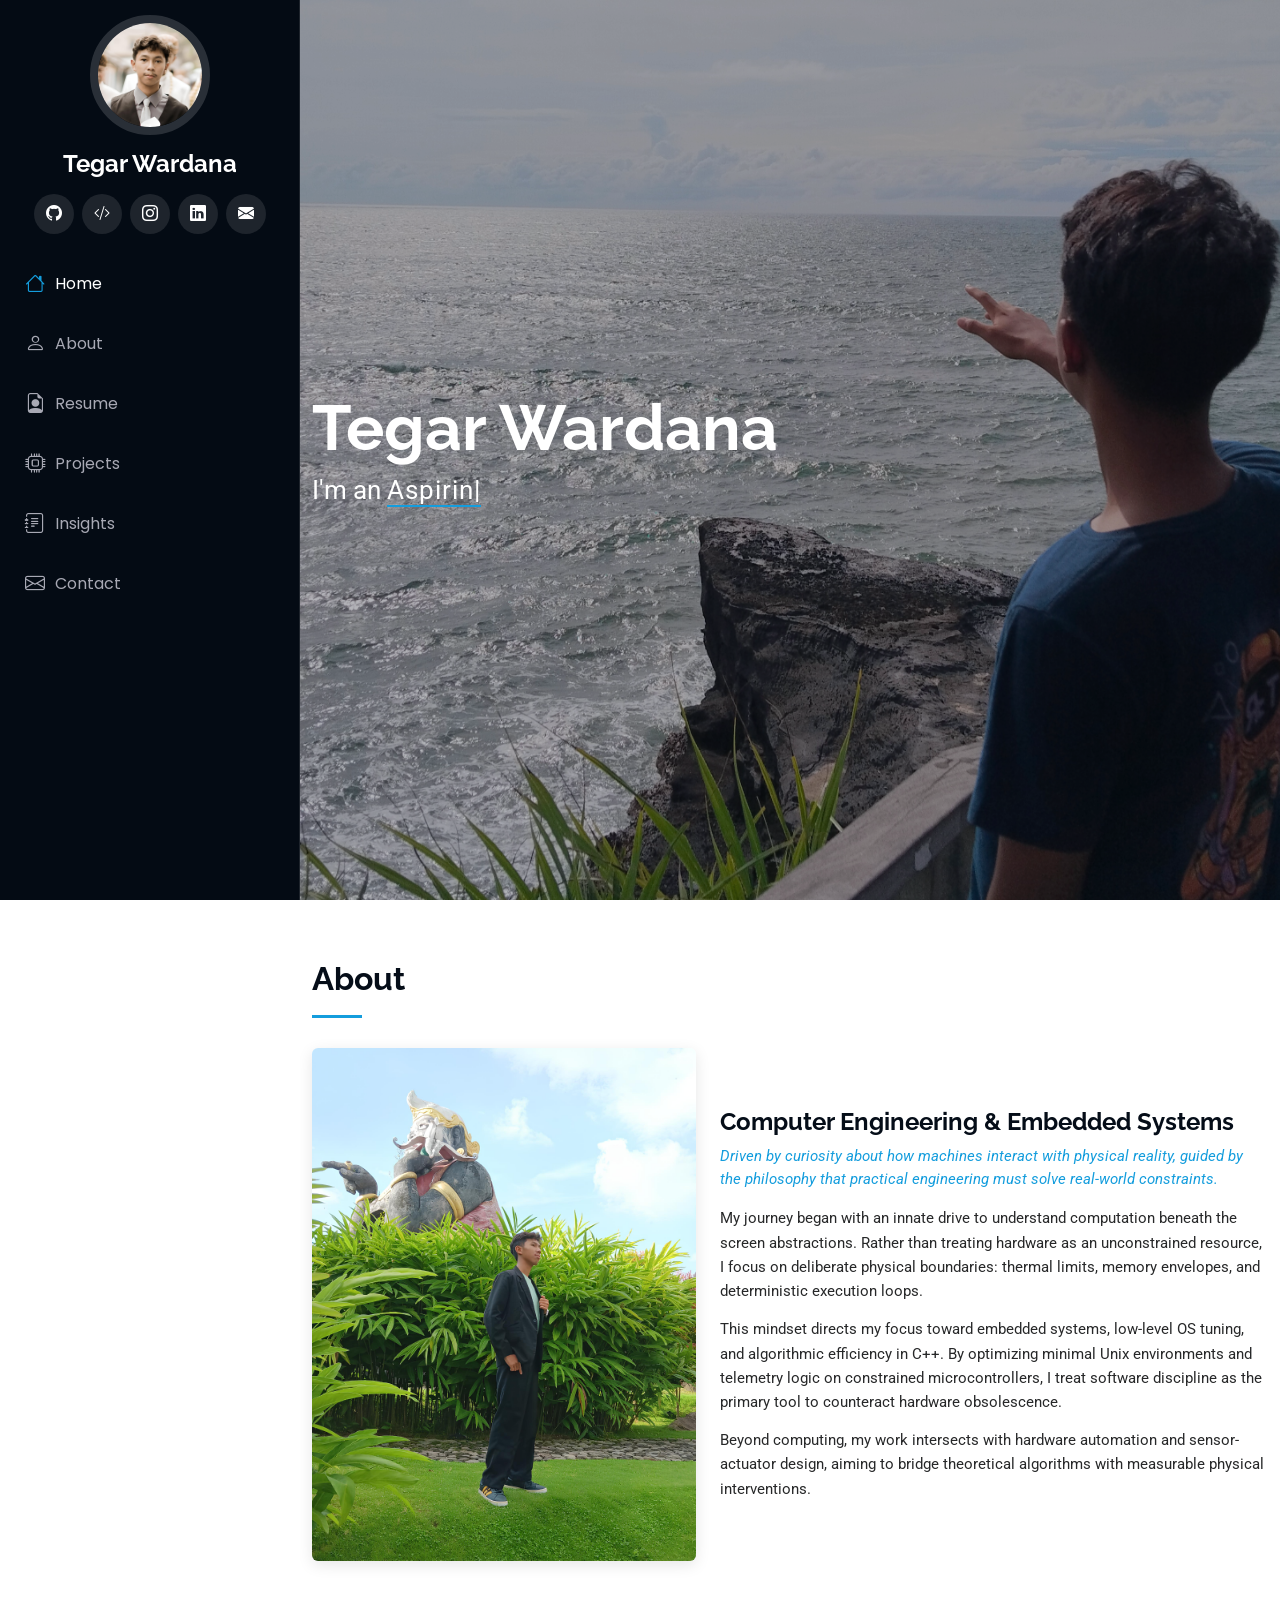
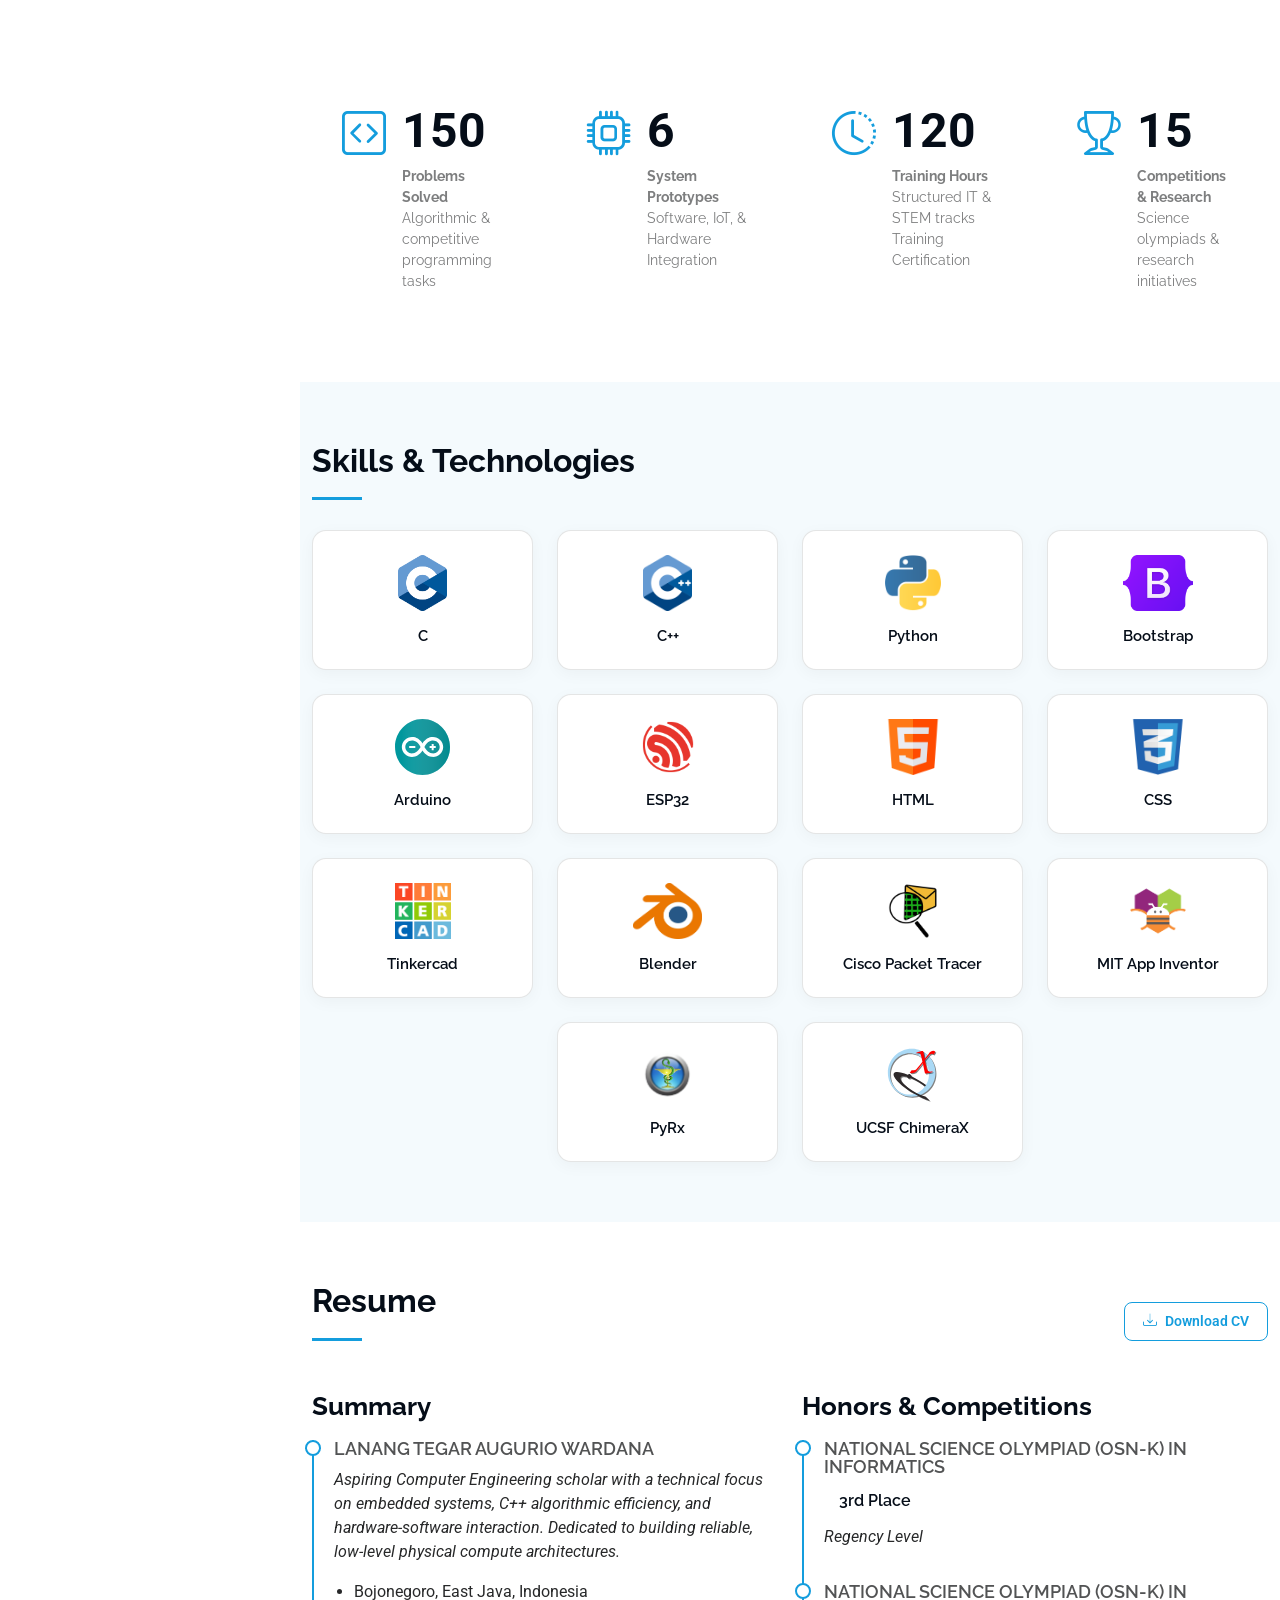
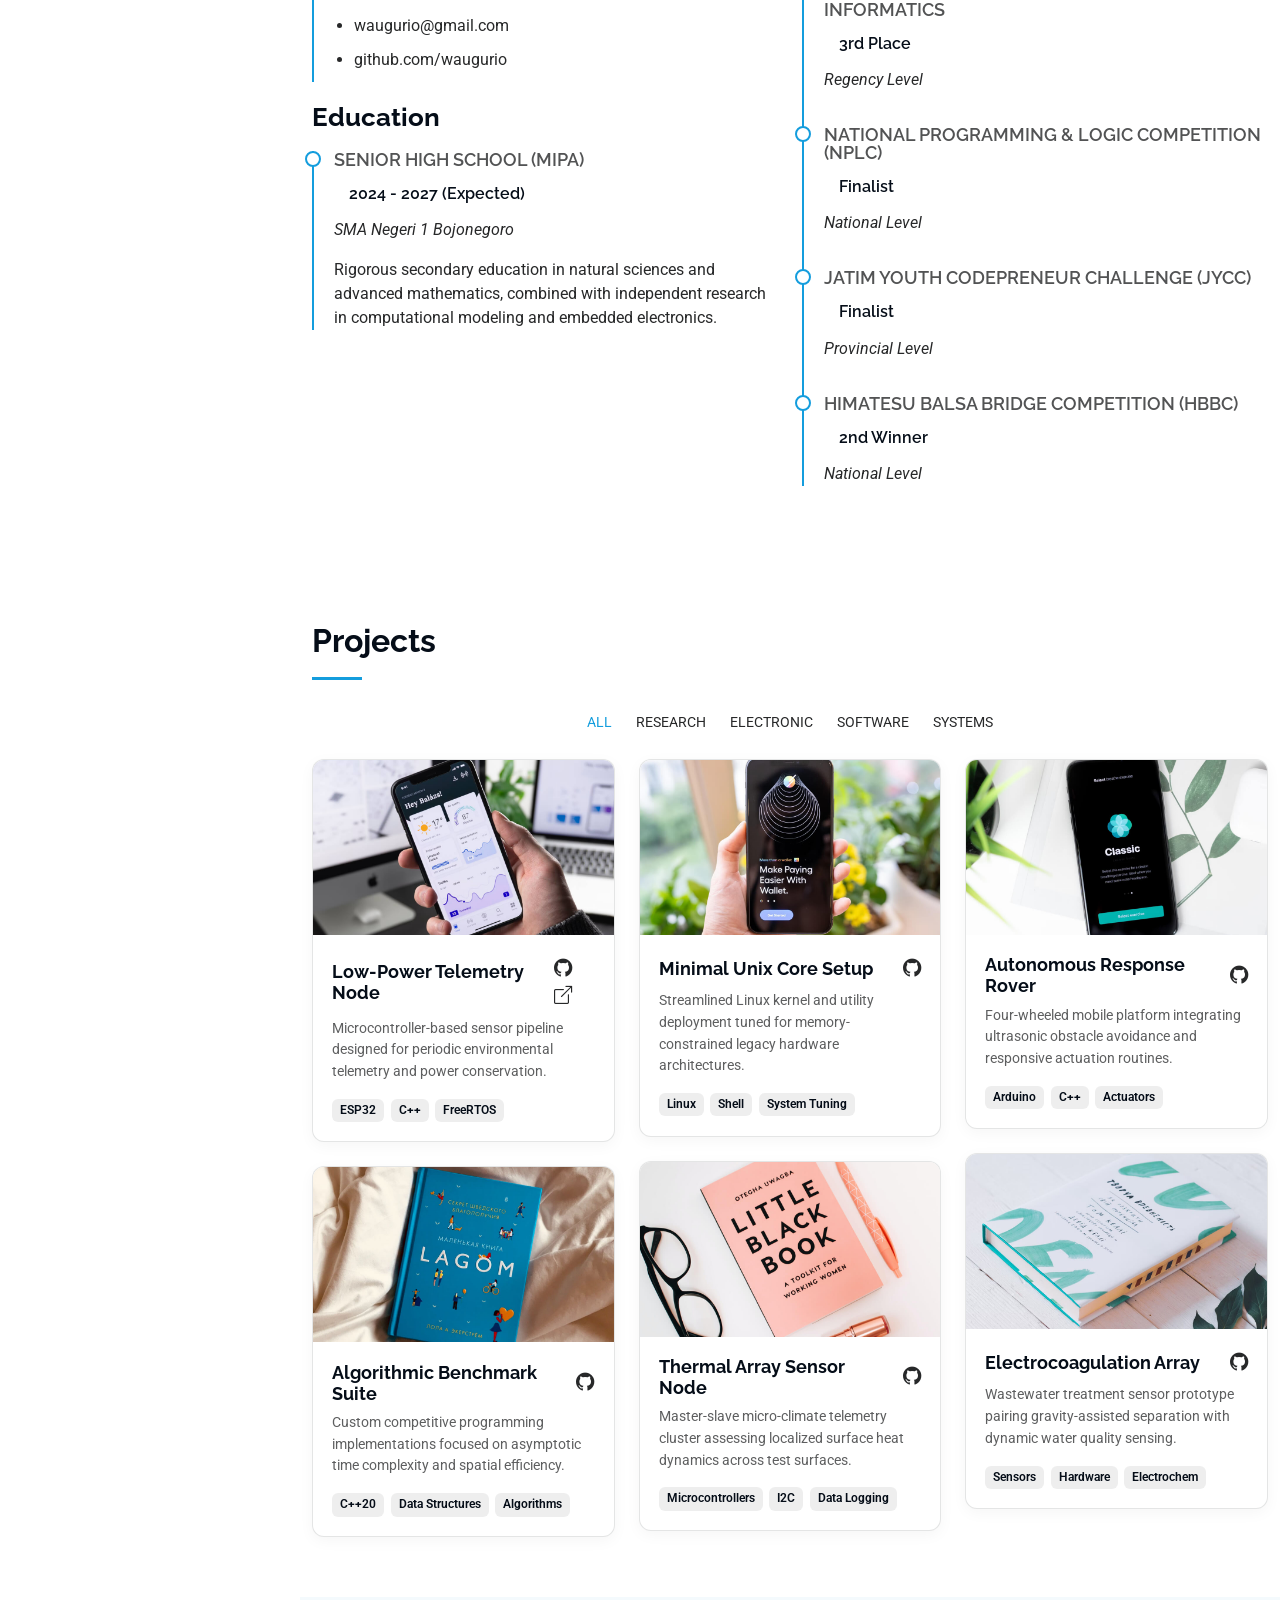
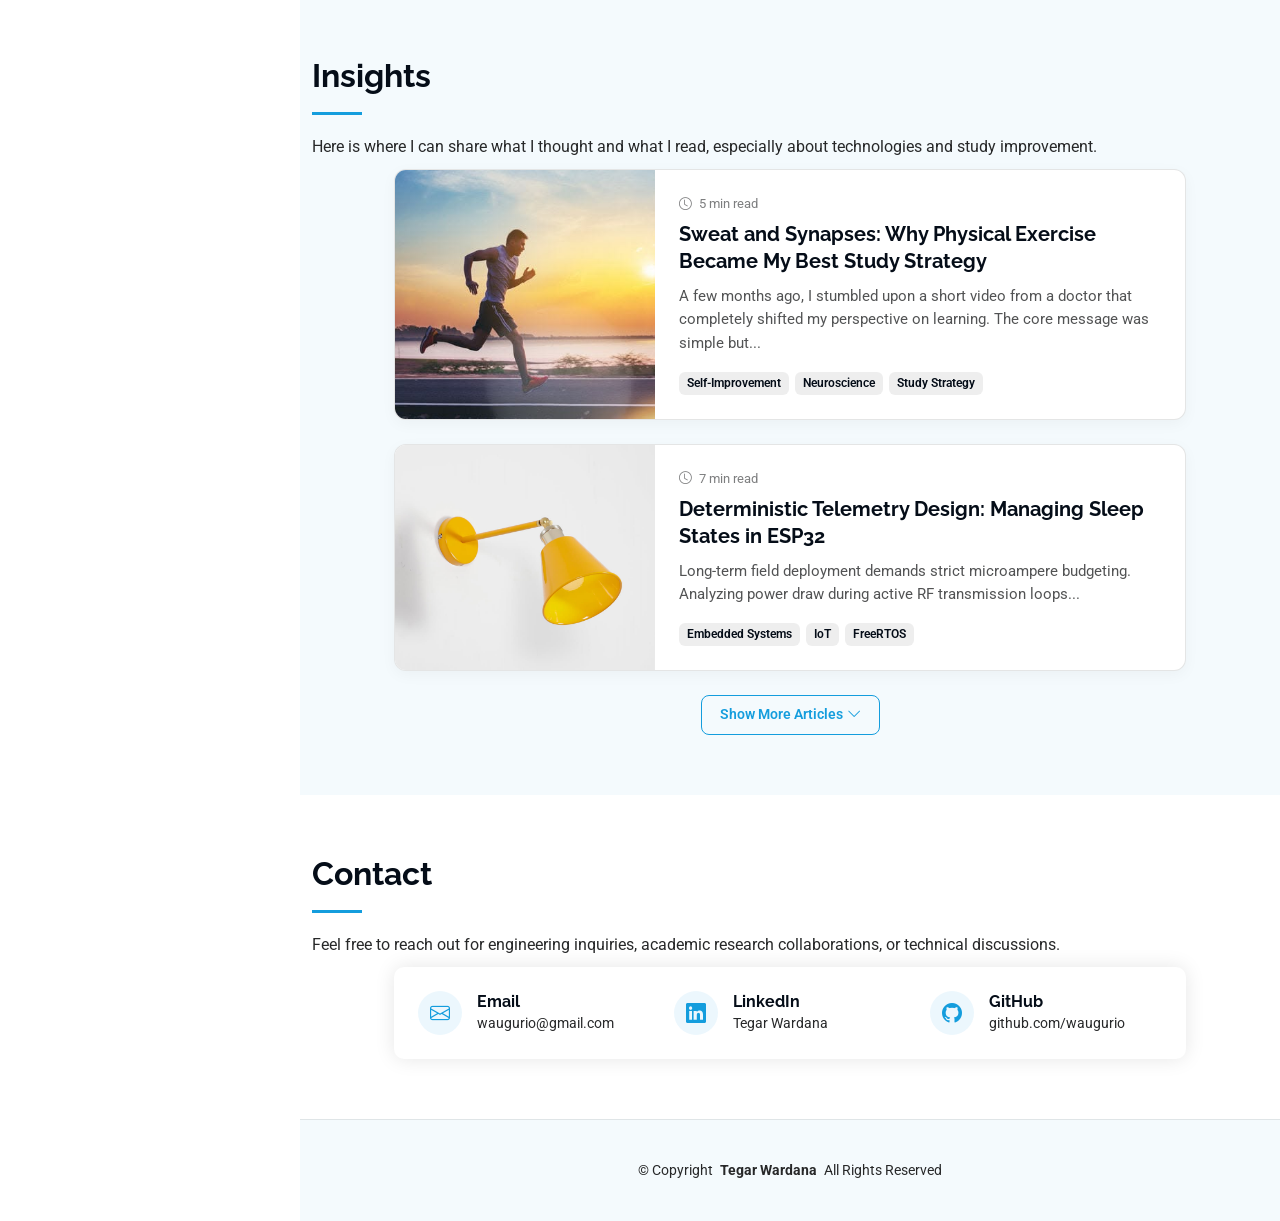
==== index.html @ 797ae2dd "Fix article link and truncate preview text in "Sweat and Synapses" section" ====
<!DOCTYPE html>
<html lang="en">

<head>
  <meta charset="utf-8">
  <meta content="width=device-width, initial-scale=1.0" name="viewport">
  <title>Wardana's Portfolio</title>
  <meta content="" name="description">
  <meta content="" name="keywords">

  <!-- Icon Header -->
  <link href="assets/img/circuit.png" rel="icon"> 
  <link href="assets/img/apple-touch-icon.png" rel="apple-touch-icon">

  <!-- Fonts -->
  <link href="https://fonts.googleapis.com" rel="preconnect">
  <link href="https://fonts.gstatic.com" rel="preconnect" crossorigin>
  <link href="https://fonts.googleapis.com/css2?family=Roboto:ital,wght@0,100;0,300;0,400;0,500;0,700;0,900;1,100;1,300;1,400;1,500;1,700;1,900&family=Poppins:ital,wght@0,100;0,200;0,300;0,400;0,500;0,600;0,700;0,800;0,900;1,100;1,200;1,300;1,400;1,500;1,600;1,700;1,800;1,900&family=Raleway:ital,wght@0,100;0,200;0,300;0,400;0,500;0,600;0,700;0,800;0,900;1,100;1,200;1,300;1,400;1,500;1,600;1,700;1,800;1,900&display=swap" rel="stylesheet">

  <!-- Vendor CSS Files -->
  <link href="assets/vendor/bootstrap/css/bootstrap.min.css" rel="stylesheet">
  <link href="assets/vendor/bootstrap-icons/bootstrap-icons.css" rel="stylesheet">
  <link href="assets/vendor/aos/aos.css" rel="stylesheet">
  <link href="assets/vendor/glightbox/css/glightbox.min.css" rel="stylesheet">
  <link href="assets/vendor/swiper/swiper-bundle.min.css" rel="stylesheet">

  <!-- Main CSS File -->
  <link href="assets/css/main.css" rel="stylesheet">

</head>

<body class="index-page">

  <header id="header" class="header dark-background d-flex flex-column">
    <i class="header-toggle d-xl-none bi bi-list"></i>

    <div class="profile-img">
      <!-- Profile Photo -->
      <img src="assets/img/my-profile-img.jpg" alt="" class="img-fluid rounded-circle"> 
    </div>

    <a href="index.html" class="logo d-flex align-items-center justify-content-center">
      <!-- Personal Logo -->
      <h1 class="sitename">Tegar Wardana</h1>
    </a>
<div class="social-links text-center">
    <a href="https://github.com/waugurio" target="_blank" title="GitHub" class="github"><i class="bi bi-github"></i></a>
    <a href="https://tlx.toki.id/profiles/Tgarz" target="_blank" title="TLX TOKI" class="toki"><i class="bi bi-code-slash"></i></a>
    <a href="https://www.instagram.com/flyhightothestar/" target="_blank" title="Instagram" class="instagram"><i class="bi bi-instagram"></i></a>
    <a href="https://www.linkedin.com/in/tegaraugurio" target="_blank" title="LinkedIn" class="linkedin"><i class="bi bi-linkedin"></i></a>
    <a href="mailto:waugurio@gmail.com" title="Email" class="email"><i class="bi bi-envelope-fill"></i></a>
</div>


    <nav id="navmenu" class="navmenu">
      <ul>
       <li><a href="#hero" class="active"><i class="bi bi-house navicon"></i>Home</a></li>
       <li><a href="#about"><i class="bi bi-person navicon"></i>About</a></li>
       <li><a href="#resume"><i class="bi bi-file-earmark-person navicon"></i>Resume</a></li>
       <li><a href="#portfolio"><i class="bi bi-cpu navicon"></i>Projects</a></li>
       <li><a href="#services"><i class="bi bi-journal-text navicon"></i>Insights</a></li>
       <li><a href="#contact"><i class="bi bi-envelope navicon"></i>Contact</a></li>

        <!--
        <li class="dropdown"><a href="#"><i class="bi bi-menu-button navicon"></i> <span>Dropdown</span> <i class="bi bi-chevron-down toggle-dropdown"></i></a>
          <ul>
            <li><a href="#">Dropdown 1</a></li>
            <li class="dropdown"><a href="#"><span>Deep Dropdown</span> <i class="bi bi-chevron-down toggle-dropdown"></i></a>
              <ul>
                <li><a href="#">Deep Dropdown 1</a></li>
                <li><a href="#">Deep Dropdown 2</a></li>
                <li><a href="#">Deep Dropdown 3</a></li>
                <li><a href="#">Deep Dropdown 4</a></li>
                <li><a href="#">Deep Dropdown 5</a></li>
              </ul>
            </li>
            <li><a href="#">Dropdown 2</a></li>
            <li><a href="#">Dropdown 3</a></li>
            <li><a href="#">Dropdown 4</a></li>
          </ul>
        </li> -->
      </ul>
    </nav>

  </header>

  <main class="main">

    <!-- Hero Section -->
    <section id="hero" class="hero section dark-background">
          <!-- Background Home -->
      <img src="assets/img/background-hero.jpg" alt="" data-aos="fade-in" class="">

      <div class="container" data-aos="fade-up" data-aos-delay="100">
        <h2>Tegar Wardana</h2>
        <!-- Short Description -->
        <p>I'm an <span class="typed" data-typed-items="Aspiring Computer Engineer, Embedded Systems Enthusiast, Hardware-Software Explorer, Algorithmic Problem Solver">Aspiring Computer Engineer</span><span class="typed-cursor typed-cursor--blink" aria-hidden="true"></span></p>
      </div>

    </section><!-- /Hero Section -->

    <!-- About Section -->
    <section id="about" class="about section">

      <!-- Section Title -->
      <div class="container section-title" data-aos="fade-up">
        <h2>About</h2>
      </div><!-- End Section Title -->

      <div class="container" data-aos="fade-up" data-aos-delay="100">

        <div class="row gy-4 justify-content-center align-items-center">
          <div class="col-lg-5">
            <img src="assets/img/about-profile.jpg" class="img-fluid rounded" alt="Lanang Tegar Augurio Wardana" style="width: 100%; object-fit: cover; box-shadow: 0 4px 15px rgba(0,0,0,0.1);">
          </div>
          <div class="col-lg-7 content d-flex flex-column justify-content-center">
            <h2 style="margin-bottom: 0.5rem;">Computer Engineering &amp; Embedded Systems</h2>
            <p class="fst-italic" style="color: var(--accent-color); margin-bottom: 1rem; font-size: 0.95rem;">
              Driven by curiosity about how machines interact with physical reality, guided by the philosophy that practical engineering must solve real-world constraints.
            </p>
            <p style="margin-bottom: 0.85rem; line-height: 1.6; font-size: 0.95rem;">
              My journey began with an innate drive to understand computation beneath the screen abstractions. Rather than treating hardware as an unconstrained resource, I focus on deliberate physical boundaries: thermal limits, memory envelopes, and deterministic execution loops.
            </p>
            <p style="margin-bottom: 0.85rem; line-height: 1.6; font-size: 0.95rem;">
              This mindset directs my focus toward embedded systems, low-level OS tuning, and algorithmic efficiency in C++. By optimizing minimal Unix environments and telemetry logic on constrained microcontrollers, I treat software discipline as the primary tool to counteract hardware obsolescence.
            </p>
            <p style="margin-bottom: 0; line-height: 1.6; font-size: 0.95rem;">
              Beyond computing, my work intersects with hardware automation and sensor-actuator design, aiming to bridge theoretical algorithms with measurable physical interventions.
            </p>
          </div>
        </div>

      </div>

    </section><!-- /About Section -->


     <!-- Stats Section -->
    <section id="stats" class="stats section">

      <div class="container" data-aos="fade-up" data-aos-delay="100">

        <div class="row gy-4">

          <div class="col-lg-3 col-md-6">
            <div class="stats-item">
              <i class="bi bi-code-square"></i>
              <span data-purecounter-start="0" data-purecounter-end="150" data-purecounter-duration="1" class="purecounter"></span>
              <p><strong>Problems Solved</strong> <span>Algorithmic & competitive programming tasks</span></p>
            </div>
          </div><!-- End Stats Item -->

          <div class="col-lg-3 col-md-6">
            <div class="stats-item">
              <i class="bi bi-cpu"></i>
              <span data-purecounter-start="0" data-purecounter-end="6" data-purecounter-duration="1" class="purecounter"></span>
              <p><strong>System Prototypes</strong> <span>Software, IoT, & Hardware Integration</span></p>
            </div>
          </div><!-- End Stats Item -->

          <div class="col-lg-3 col-md-6">
            <div class="stats-item">
              <i class="bi bi-clock-history"></i>
              <span data-purecounter-start="0" data-purecounter-end="120" data-purecounter-duration="1" class="purecounter"></span>
              <p><strong>Training Hours</strong> <span>Structured IT & STEM tracks Training Certification</span></p>
            </div>
          </div><!-- End Stats Item -->

          <div class="col-lg-3 col-md-6">
            <div class="stats-item">
              <i class="bi bi-trophy"></i>
              <span data-purecounter-start="0" data-purecounter-end="15" data-purecounter-duration="1" class="purecounter"></span>
              <p><strong>Competitions &amp; Research</strong> <span>Science olympiads & research initiatives</span></p>
            </div>
          </div><!-- End Stats Item -->

        </div>

      </div>

    </section><!-- /Stats Section -->
    

    <!-- Skills Section -->
    <section id="skills" class="skills section light-background">

      <!-- Section Title -->
      <div class="container section-title" data-aos="fade-up">
        <h2>Skills &amp; Technologies</h2>
      </div><!-- End Section Title -->

      <div class="container" data-aos="fade-up" data-aos-delay="100">

        <div class="row g-4 justify-content-center">

          <!-- C -->
          <div class="col-6 col-md-4 col-lg-3">
            <div class="skill-card text-center p-4">
              <img src="assets/img/Skills/c-logo.png" alt="C" class="img-fluid skill-icon mb-3">
              <h5>C</h5>
            </div>
          </div>

          <!-- C++ -->
          <div class="col-6 col-md-4 col-lg-3">
            <div class="skill-card text-center p-4">
              <img src="assets/img/Skills/cpp.png" alt="C++" class="img-fluid skill-icon mb-3">
              <h5>C++</h5>
            </div>
          </div>

          <!-- Python -->
          <div class="col-6 col-md-4 col-lg-3">
            <div class="skill-card text-center p-4">
              <img src="assets/img/Skills/python-logo.png" alt="Python" class="img-fluid skill-icon mb-3">
              <h5>Python</h5>
            </div>
          </div>

          <!-- Bootstrap -->
          <div class="col-6 col-md-4 col-lg-3">
            <div class="skill-card text-center p-4">
              <img src="assets/img/Skills/Bootstrap_logo.svg.webp" alt="Bootstrap" class="img-fluid skill-icon mb-3">
              <h5>Bootstrap</h5>
            </div>
          </div>

          <!-- Arduino -->
          <div class="col-6 col-md-4 col-lg-3">
            <div class="skill-card text-center p-4">
              <img src="assets/img/Skills/arduino-logo.svg" alt="Arduino" class="img-fluid skill-icon mb-3">
              <h5>Arduino</h5>
            </div>
          </div>

          <!-- ESP32 -->
          <div class="col-6 col-md-4 col-lg-3">
            <div class="skill-card text-center p-4">
              <img src="assets/img/Skills/esp-logo.png" alt="ESP32" class="img-fluid skill-icon mb-3">
              <h5>ESP32</h5>
            </div>
          </div>

          <!-- HTML -->
          <div class="col-6 col-md-4 col-lg-3">
            <div class="skill-card text-center p-4">
              <img src="assets/img/Skills/html.png" alt="HTML" class="img-fluid skill-icon mb-3">
              <h5>HTML</h5>
            </div>
          </div>

          <!-- CSS -->
          <div class="col-6 col-md-4 col-lg-3">
            <div class="skill-card text-center p-4">
              <img src="assets/img/Skills/css-logo.png" alt="CSS" class="img-fluid skill-icon mb-3">
              <h5>CSS</h5>
            </div>
          </div>

          <!-- Tinkercad -->
          <div class="col-6 col-md-4 col-lg-3">
            <div class="skill-card text-center p-4">
              <img src="assets/img/Skills/thinkercad-logo.png" alt="Tinkercad" class="img-fluid skill-icon mb-3">
              <h5>Tinkercad</h5>
            </div>
          </div>

          <!-- Blender -->
          <div class="col-6 col-md-4 col-lg-3">
            <div class="skill-card text-center p-4">
              <img src="assets/img/Skills/blender-logo.webp" alt="Blender" class="img-fluid skill-icon mb-3">
              <h5>Blender</h5>
            </div>
          </div>
                
          <!-- Cisco -->
          <div class="col-6 col-md-4 col-lg-3">
            <div class="skill-card text-center p-4">
              <img src="assets/img/Skills/cisco-logo.webp" alt="Cisco" class="img-fluid skill-icon mb-3">
              <h5>Cisco Packet Tracer</h5>
            </div>
          </div>

          <!-- MIT -->
          <div class="col-6 col-md-4 col-lg-3">
            <div class="skill-card text-center p-4">
              <img src="assets/img/Skills/mit-logo.png" alt="MIT" class="img-fluid skill-icon mb-3">
              <h5>MIT App Inventor</h5>
            </div>
          </div>

          <!-- PyRx -->
          <div class="col-6 col-md-4 col-lg-3">
            <div class="skill-card text-center p-4">
              <img src="assets/img/Skills/pyrx=logo.png" alt="PyRx" class="img-fluid skill-icon mb-3">
              <h5>PyRx</h5>
            </div>
          </div>

          <!-- ChimeraX -->
          <div class="col-6 col-md-4 col-lg-3">
            <div class="skill-card text-center p-4">
              <img src="assets/img/Skills/chimerax-logo.svg" alt="ChimeraX" class="img-fluid skill-icon mb-3">
              <h5>UCSF ChimeraX</h5>
            </div>
          </div>

        </div>

      </div>

    </section><!-- /Skills Section -->


    <!-- Resume Section -->
    <section id="resume" class="resume section">

      <!-- Section Title with CV Button -->
      <div class="container section-title" data-aos="fade-up">
        <div class="d-flex flex-wrap justify-content-between align-items-center gap-3">
          <div>
            <h2>Resume</h2>
          </div>
          <div>
            <a href="assets/img/CV_Lanang_Tegar.pdf" target="_blank" class="btn btn-outline-primary cv-btn">
              <i class="bi bi-download me-2"></i>Download CV
            </a>
          </div>
        </div>
      </div><!-- End Section Title -->

      <div class="container">

        <div class="row">

          <!-- Left Column: Summary & Education -->
          <div class="col-lg-6" data-aos="fade-up" data-aos-delay="100">
            <h3 class="resume-title">Summary</h3>

            <div class="resume-item pb-0">
              <h4>Lanang Tegar Augurio Wardana</h4>
              <p><em>Aspiring Computer Engineering scholar with a technical focus on embedded systems, C++ algorithmic efficiency, and hardware-software interaction. Dedicated to building reliable, low-level physical compute architectures.</em></p>
              <ul>
                <li>Bojonegoro, East Java, Indonesia</li>
                <li>waugurio@gmail.com</li>
                <li>github.com/waugurio</li>
              </ul>
            </div><!-- End Resume Item -->

            <h3 class="resume-title">Education</h3>
            <div class="resume-item">
              <h4>Senior High School (MIPA)</h4>
              <h5>2024 - 2027 (Expected)</h5>
              <p><em>SMA Negeri 1 Bojonegoro</em></p>
              <p>Rigorous secondary education in natural sciences and advanced mathematics, combined with independent research in computational modeling and embedded electronics.</p>
            </div><!-- End Resume Item -->

          </div>

          <!-- Right Column: Honors & Competitions -->
          <div class="col-lg-6" data-aos="fade-up" data-aos-delay="200">
            <h3 class="resume-title">Honors &amp; Competitions</h3>

            <div class="resume-item">
              <h4>National Science Olympiad (OSN-K) in Informatics</h4>
              <h5>3rd Place</h5>
              <p><em>Regency Level</em></p>
           </div><!-- End Resume Item -->

            <div class="resume-item">
              <h4>National Science Olympiad (OSN-K) in Informatics</h4>
              <h5>3rd Place</h5>
              <p><em>Regency Level</em></p>
            </div><!-- End Resume Item -->

            <div class="resume-item">
              <h4>National Programming &amp; Logic Competition (NPLC)</h4>
              <h5>Finalist</h5>
              <p><em>National Level</em></p>
            </div><!-- End Resume Item -->

            <div class="resume-item">
              <h4>Jatim Youth Codepreneur Challenge (JYCC)</h4>
              <h5>Finalist</h5>
              <p><em>Provincial Level</em></p>
            </div><!-- End Resume Item -->

            <div class="resume-item">
              <h4>Himatesu Balsa Bridge Competition (HBBC)</h4>
              <h5>2nd Winner</h5>
              <p><em>National Level</em></p>
            </div><!-- End Resume Item -->

          </div>

        </div>

      </div>

    </section><!-- /Resume Section -->
    

        <!-- Projects Section -->
    <section id="portfolio" class="portfolio section">

      <!-- Section Title -->
      <div class="container section-title" data-aos="fade-up">
        <h2>Projects</h2>
      </div><!-- End Section Title -->

      <div class="container">

        <div class="isotope-layout" data-default-filter="*" data-layout="masonry" data-sort="original-order">

          <!-- Filter Minimalis -->
          <ul class="portfolio-filters isotope-filters" data-aos="fade-up" data-aos-delay="100">
            <li data-filter="*" class="filter-active">All</li>
            <li data-filter=".filter-research">Research</li>
            <li data-filter=".filter-electronic">Electronic</li>
            <li data-filter=".filter-software">Software</li>
            <li data-filter=".filter-systems">Systems</li>
          </ul><!-- End Portfolio Filters -->

          <div class="row gy-4 isotope-container" data-aos="fade-up" data-aos-delay="200">

            <!-- Card 1: Hardware -->
            <div class="col-lg-4 col-md-6 portfolio-item isotope-item filter-research">           <!-- filter/tag -->
              <div class="project-card">
                <div class="project-img-box">
                  <img src="assets/img/portfolio/app-1.jpg" class="img-fluid" alt="Project 1">    <!-- thumbnail -->
                </div>
                <div class="project-info">
                  <div class="project-header">
                    <h4>Low-Power Telemetry Node</h4>                                             <!-- title -->
                    <div class="project-links">
                      <a href="https://github.com/waugurio" target="_blank" title="GitHub Repo">  <!-- link repository -->
                        <i class="bi bi-github"></i></a>
                      <a href="#" target="_blank" title="Live Preview"><i class="bi bi-box-arrow-up-right"></i></a> <!-- link html artikel -->
                    </div>
                  </div>
                  <p>Microcontroller-based sensor pipeline designed for periodic environmental telemetry and power conservation.</p> <!-- deskripsi singkat -->
                  <div class="project-tags">                                                                                         <!-- tag -->
                    <span>ESP32</span>
                    <span>C++</span>
                    <span>FreeRTOS</span>
                  </div>
                </div>
              </div>
            </div>

            <!-- Card 2: Software -->
            <div class="col-lg-4 col-md-6 portfolio-item isotope-item filter-software">
              <div class="project-card">
                <div class="project-img-box">
                  <img src="assets/img/portfolio/app-2.jpg" class="img-fluid" alt="Project 2">
                </div>
                <div class="project-info">
                  <div class="project-header">
                    <h4>Minimal Unix Core Setup</h4>
                    <div class="project-links">
                      <a href="https://github.com/waugurio" target="_blank" title="GitHub Repo"><i class="bi bi-github"></i></a>
                    </div>
                  </div>
                  <p>Streamlined Linux kernel and utility deployment tuned for memory-constrained legacy hardware architectures.</p>
                  <div class="project-tags">
                    <span>Linux</span>
                    <span>Shell</span>
                    <span>System Tuning</span>
                  </div>
                </div>
              </div>
            </div>

            <!-- Card 3: Robotics -->
            <div class="col-lg-4 col-md-6 portfolio-item isotope-item filter-robotics">
              <div class="project-card">
                <div class="project-img-box">
                  <img src="assets/img/portfolio/app-3.jpg" class="img-fluid" alt="Project 3">
                </div>
                <div class="project-info">
                  <div class="project-header">
                    <h4>Autonomous Response Rover</h4>
                    <div class="project-links">
                      <a href="https://github.com/waugurio" target="_blank" title="GitHub Repo"><i class="bi bi-github"></i></a>
                    </div>
                  </div>
                  <p>Four-wheeled mobile platform integrating ultrasonic obstacle avoidance and responsive actuation routines.</p>
                  <div class="project-tags">
                    <span>Arduino</span>
                    <span>C++</span>
                    <span>Actuators</span>
                  </div>
                </div>
              </div>
            </div>

            <!-- Card 4: Sustainable -->
            <div class="col-lg-4 col-md-6 portfolio-item isotope-item filter-sustainable">
              <div class="project-card">
                <div class="project-img-box">
                  <img src="assets/img/portfolio/books-1.jpg" class="img-fluid" alt="Project 4">
                </div>
                <div class="project-info">
                  <div class="project-header">
                    <h4>Electrocoagulation Array</h4>
                    <div class="project-links">
                      <a href="https://github.com/waugurio" target="_blank" title="GitHub Repo"><i class="bi bi-github"></i></a>
                    </div>
                  </div>
                  <p>Wastewater treatment sensor prototype pairing gravity-assisted separation with dynamic water quality sensing.</p>
                  <div class="project-tags">
                    <span>Sensors</span>
                    <span>Hardware</span>
                    <span>Electrochem</span>
                  </div>
                </div>
              </div>
            </div>

            <!-- Card 5: Hardware -->
            <div class="col-lg-4 col-md-6 portfolio-item isotope-item filter-hardware">
              <div class="project-card">
                <div class="project-img-box">
                  <img src="assets/img/portfolio/books-2.jpg" class="img-fluid" alt="Project 5">
                </div>
                <div class="project-info">
                  <div class="project-header">
                    <h4>Thermal Array Sensor Node</h4>
                    <div class="project-links">
                      <a href="https://github.com/waugurio" target="_blank" title="GitHub Repo"><i class="bi bi-github"></i></a>
                    </div>
                  </div>
                  <p>Master-slave micro-climate telemetry cluster assessing localized surface heat dynamics across test surfaces.</p>
                  <div class="project-tags">
                    <span>Microcontrollers</span>
                    <span>I2C</span>
                    <span>Data Logging</span>
                  </div>
                </div>
              </div>
            </div>

            <!-- Card 6: Software -->
            <div class="col-lg-4 col-md-6 portfolio-item isotope-item filter-software">
              <div class="project-card">
                <div class="project-img-box">
                  <img src="assets/img/portfolio/books-3.jpg" class="img-fluid" alt="Project 6">
                </div>
                <div class="project-info">
                  <div class="project-header">
                    <h4>Algorithmic Benchmark Suite</h4>
                    <div class="project-links">
                      <a href="https://github.com/waugurio" target="_blank" title="GitHub Repo"><i class="bi bi-github"></i></a>
                    </div>
                  </div>
                  <p>Custom competitive programming implementations focused on asymptotic time complexity and spatial efficiency.</p>
                  <div class="project-tags">
                    <span>C++20</span>
                    <span>Data Structures</span>
                    <span>Algorithms</span>
                  </div>
                </div>
              </div>
            </div>

          </div><!-- End Portfolio Container -->

        </div>

      </div>

    </section><!-- /Projects Section -->

    <!-- Insights Section -->
    <section id="services" class="services section light-background">

      <!-- Section Title -->
      <div class="container section-title" data-aos="fade-up">
        <h2>Insights</h2>
        <p>Here is where I can share what I thought and what I read, especially about technologies and study improvement.</p>
      </div><!-- End Section Title -->

      <div class="container" data-aos="fade-up" data-aos-delay="100">

        <div class="row gy-4 justify-content-center">

          <!-- ARTICLE Section -->
          <!-- Article 1 -->
          <div class="col-lg-10">
            <a href="article/Sweat_and_Synapses.html" class="insight-card-link">
              <div class="insight-card">
                <div class="insight-thumb">
                  <img src="assets\img\Insight\Sweat_and_Synapses.jpg" alt="Article Thumbnail" class="img-fluid">
                </div>
                <div class="insight-body">
                  <div class="insight-meta">
                    <span class="reading-time"><i class="bi bi-clock"></i> 5 min read</span>
                  </div>
                  <h3 class="insight-title">Sweat and Synapses: Why Physical Exercise Became My Best Study Strategy</h3>
                  <p class="insight-preview">
                    A few months ago, I stumbled upon a short video from a doctor that completely shifted my perspective on learning. The core message was simple but...
                  </p>
                  <div class="insight-tags">
                    <span>Self-Improvement</span>
                    <span>Neuroscience</span>
                    <span>Study Strategy</span>
                  </div>
                </div>
              </div>
            </a>
          </div>

          <!-- artikel 2 -->
          <div class="col-lg-10">
            <a href="service-details.html" class="insight-card-link">
              <div class="insight-card">
                <div class="insight-thumb">
                  <img src="article/product-3.jpg" alt="Article Thumbnail" class="img-fluid">
                </div>
                <div class="insight-body">
                  <div class="insight-meta">
                    <span class="reading-time"><i class="bi bi-clock"></i> 7 min read</span>
                  </div>
                  <h3 class="insight-title">Deterministic Telemetry Design: Managing Sleep States in ESP32</h3>
                  <p class="insight-preview">
                    Long-term field deployment demands strict microampere budgeting. Analyzing power draw during active RF transmission loops...
                  </p>
                  <div class="insight-tags">
                    <span>Embedded Systems</span>
                    <span>IoT</span>
                    <span>FreeRTOS</span>
                  </div>
                </div>
              </div>
            </a>
          </div>

          <!-- Area Artikel Lama (Sembunyi) -->
          <div class="collapse w-100" id="moreArticles">
            <div class="row gy-4 justify-content-center">
              
              <!-- Artikel 3 (Contoh) -->
              <div class="col-lg-10">
                <a href="service-details.html" class="insight-card-link">
                  <div class="insight-card">
                    <div class="insight-thumb">
                      <img src="assets/img/masonry-portfolio/masonry-portfolio-2.jpg" alt="Article Thumbnail" class="img-fluid">
                    </div>
                    <div class="insight-body">
                      <div class="insight-meta">
                        <span class="reading-time"><i class="bi bi-clock"></i> 6 min read</span>
                      </div>
                      <h3 class="insight-title">The Metabolic Overhead of Compute</h3>
                      <p class="insight-preview">
                        Biological constraints mirror hardware throttling. When peripheral systems are pushed beyond metabolic tolerance, cognitive throughput degrades...
                      </p>
                      <div class="insight-tags">
                        <span>Bioinformatics</span>
                        <span>Optimization</span>
                      </div>
                    </div>
                  </div>
                </a>
              </div>

              <!-- Masukkan Artikel 4, 5, dst di sini -->

            </div>
          </div>

          <!-- Show More / Less -->
          <div class="col-12 text-center mt-4">
            <button id="btnArticlesToggle" class="btn btn-outline-primary cv-btn" type="button" data-bs-toggle="collapse" data-bs-target="#moreArticles" aria-expanded="false" aria-controls="moreArticles">
              <span id="btnArticlesText">Show More Articles</span>
              <i id="btnArticlesIcon" class="bi bi-chevron-down ms-1"></i>
            </button>
          </div>

        </div>
      </div>
    </section><!-- /Insights Section -->
    

    <!-- Contact Section -->
    <section id="contact" class="contact section">

      <!-- Section Title -->
      <div class="container section-title" data-aos="fade-up">
        <h2>Contact</h2>
        <p>Feel free to reach out for engineering inquiries, academic research collaborations, or technical discussions.</p>
      </div><!-- End Section Title -->

      <div class="container" data-aos="fade-up" data-aos-delay="100">

        <div class="row justify-content-center">

          <div class="col-lg-10">

            <div class="info-wrap p-4" style="border-radius: 10px;">
              <div class="row gy-4">

                <div class="col-md-4">
                  <div class="info-item d-flex align-items-center" data-aos="fade-up" data-aos-delay="200" style="margin-bottom: 0;">
                    <i class="bi bi-envelope flex-shrink-0"></i>
                    <div>
                      <h3 style="font-size: 16px; margin-bottom: 2px;">Email</h3>
                      <p style="font-size: 14px; margin-bottom: 0;"><a href="mailto:waugurio@gmail.com" style="color: inherit;">waugurio@gmail.com</a></p>
                    </div>
                  </div>
                </div><!-- End Info Item -->

                <div class="col-md-4">
                  <div class="info-item d-flex align-items-center" data-aos="fade-up" data-aos-delay="300" style="margin-bottom: 0;">
                    <i class="bi bi-linkedin flex-shrink-0"></i>
                    <div>
                      <h3 style="font-size: 16px; margin-bottom: 2px;">LinkedIn</h3>
                      <p style="font-size: 14px; margin-bottom: 0;"><a href="https://www.linkedin.com/in/tegaraugurio" target="_blank" style="color: inherit;">Tegar Wardana</a></p>
                    </div>
                  </div>
                </div><!-- End Info Item -->

                <div class="col-md-4">
                  <div class="info-item d-flex align-items-center" data-aos="fade-up" data-aos-delay="400" style="margin-bottom: 0;">
                    <i class="bi bi-github flex-shrink-0"></i>
                    <div>
                      <h3 style="font-size: 16px; margin-bottom: 2px;">GitHub</h3>
                      <p style="font-size: 14px; margin-bottom: 0;"><a href="https://github.com/waugurio" target="_blank" style="color: inherit;">github.com/waugurio</a></p>
                    </div>
                  </div>
                </div><!-- End Info Item -->

              </div>
            </div>

          </div>

        </div>

      </div>

    </section><!-- /Contact Section -->


  </main>

  <footer id="footer" class="footer position-relative light-background">

    <div class="container">
      <div class="copyright text-center ">
        <p>© <span>Copyright</span> <strong class="px-1 sitename">Tegar Wardana</strong> <span>All Rights Reserved</span></p>
      </div>
    </div>

  </footer>

  <!-- Scroll Top -->
  <a href="#" id="scroll-top" class="scroll-top d-flex align-items-center justify-content-center"><i class="bi bi-arrow-up-short"></i></a>

  <!-- Preloader -->
  <div id="preloader"></div>

  <!-- Vendor JS Files -->
  <script src="assets/vendor/bootstrap/js/bootstrap.bundle.min.js"></script>
  <script src="assets/vendor/php-email-form/validate.js"></script>
  <script src="assets/vendor/aos/aos.js"></script>
  <script src="assets/vendor/typed.js/typed.umd.js"></script>
  <script src="assets/vendor/purecounter/purecounter_vanilla.js"></script>
  <script src="assets/vendor/waypoints/noframework.waypoints.js"></script>
  <script src="assets/vendor/glightbox/js/glightbox.min.js"></script>
  <script src="assets/vendor/imagesloaded/imagesloaded.pkgd.min.js"></script>
  <script src="assets/vendor/isotope-layout/isotope.pkgd.min.js"></script>
  <script src="assets/vendor/swiper/swiper-bundle.min.js"></script>

  <!-- Main JS File -->
  <script src="assets/js/main.js"></script>

</body>

</html>
---- assets/css/main.css ----
/* Fonts */
:root {
  --default-font: "Roboto",  system-ui, -apple-system, "Segoe UI", Roboto, "Helvetica Neue", Arial, "Noto Sans", "Liberation Sans", sans-serif, "Apple Color Emoji", "Segoe UI Emoji", "Segoe UI Symbol", "Noto Color Emoji";
  --heading-font: "Raleway",  sans-serif;
  --nav-font: "Poppins",  sans-serif;
}

/* Global Colors - The following color variables are used throughout the website. Updating them here will change the color scheme of the entire website */
:root { 
  --background-color: #ffffff; /* Background color for the entire website, including individual sections */
  --default-color: #272829; /* Default color used for the majority of the text content across the entire website */
  --heading-color: #050d18; /* Color for headings, subheadings and title throughout the website */
  --accent-color: #149ddd; /* Accent color that represents your brand on the website. It's used for buttons, links, and other elements that need to stand out */
  --surface-color: #ffffff; /* The surface color is used as a background of boxed elements within sections, such as cards, icon boxes, or other elements that require a visual separation from the global background. */
  --contrast-color: #ffffff; /* Contrast color for text, ensuring readability against backgrounds of accent, heading, or default colors. */
}

/* Nav Menu Colors - The following color variables are used specifically for the navigation menu. They are separate from the global colors to allow for more customization options */
:root {
  --nav-color: #a8a9b4;  /* The default color of the main navmenu links */
  --nav-hover-color: #ffffff; /* Applied to main navmenu links when they are hovered over or active */
  --nav-mobile-background-color: #040b14; /* Used as the background color for mobile navigation menu */
  --nav-dropdown-background-color: #040b14; /* Used as the background color for dropdown items that appear when hovering over primary navigation items */
  --nav-dropdown-color: #a8a9b4; /* Used for navigation links of the dropdown items in the navigation menu. */
  --nav-dropdown-hover-color: #ffffff; /* Similar to --nav-hover-color, this color is applied to dropdown navigation links when they are hovered over. */
}

/* Color Presets - These classes override global colors when applied to any section or element, providing reuse of the sam color scheme. */

.light-background {
  --background-color: #f4fafd;
  --surface-color: #ffffff;
}

.dark-background {
  --background-color: #040b14;
  --default-color: #ffffff;
  --heading-color: #ffffff;
  --surface-color: #151f2b;
  --contrast-color: #ffffff;
}

/* Smooth scroll */
:root {
  scroll-behavior: smooth;
}

/*--------------------------------------------------------------
# General Styling & Shared Classes
--------------------------------------------------------------*/
body {
  color: var(--default-color);
  background-color: var(--background-color);
  font-family: var(--default-font);
}

a {
  color: var(--accent-color);
  text-decoration: none;
  transition: 0.3s;
}

a:hover {
  color: color-mix(in srgb, var(--accent-color), transparent 25%);
  text-decoration: none;
}

h1,
h2,
h3,
h4,
h5,
h6 {
  color: var(--heading-color);
  font-family: var(--heading-font);
}


/*--------------------------------------------------------------
# Global Header
--------------------------------------------------------------*/
.header {
  color: var(--default-color);
  background-color: var(--background-color);
  position: fixed;
  top: 0;
  left: 0;
  bottom: 0;
  padding: 0 15px;
  width: 300px;
  transition: all ease-in-out 0.3s;
  overflow-y: auto;
  z-index: 997;
  border-right: 1px solid color-mix(in srgb, var(--default-color), transparent 90%);
}

.header .profile-img img {
  margin: 15px auto;
  display: block;
  width: 120px;
  border: 8px solid color-mix(in srgb, var(--default-color), transparent 85%);
}

.header .logo {
  line-height: 1;
  margin-bottom: 15px;
}

.header .logo img {
  max-height: 32px;
  margin-right: 8px;
}

.header .logo h1 {
  font-size: 24px;
  margin: 0;
  font-weight: 700;
  color: var(--heading-color);
}

.header .social-links {
  margin: 0 0 20px 0;
}

.header .social-links a {
  font-size: 16px;
  display: inline-flex;
  align-items: center;
  justify-content: center;
  background: color-mix(in srgb, var(--default-color), transparent 90%);
  color: var(--default-color);
  margin: 0 2px;
  border-radius: 50%;
  text-align: center;
  width: 40px;
  height: 40px;
  transition: 0.3s;
}

.header .social-links a:hover {
  color: var(--contrast-color);
  background: var(--accent-color);
}

@media (min-width: 1200px) {

  .header~main,
  .header~#footer {
    margin-left: 300px;
  }
}

@media (max-width: 1199px) {
  .header {
    left: -100%;
  }
}

.header.header-show {
  left: 0;
}

.header .header-toggle {
  color: var(--contrast-color);
  background-color: var(--accent-color);
  font-size: 22px;
  display: flex;
  align-items: center;
  justify-content: center;
  width: 40px;
  height: 40px;
  border-radius: 50%;
  cursor: pointer;
  position: fixed;
  top: 15px;
  right: 15px;
  z-index: 9999;
  transition: background-color 0.3s;
}

.header .header-toggle:hover {
  color: var(--contrast-color);
  background-color: color-mix(in srgb, var(--accent-color) 90%, white 15%);
}

/*--------------------------------------------------------------
# Navigation Menu
--------------------------------------------------------------*/
.mobile-nav-toggle {
  display: none;
}

.navmenu {
  padding: 0;
  z-index: 9997;
}

.navmenu ul {
  list-style: none;
  padding: 0 0 20px 0;
  margin: 0;
}

.navmenu a,
.navmenu a:focus {
  color: var(--nav-color);
  padding: 15px 10px;
  font-family: var(--nav-font);
  font-size: 16px;
  font-weight: 400;
  display: flex;
  align-items: center;
  white-space: nowrap;
  transition: 0.3s;
  width: 100%;
}

.navmenu a .navicon,
.navmenu a:focus .navicon {
  font-size: 20px;
  margin-right: 10px;
}

.navmenu a .toggle-dropdown,
.navmenu a:focus .toggle-dropdown {
  font-size: 12px;
  line-height: 0;
  margin-left: auto;
  width: 30px;
  height: 30px;
  display: flex;
  align-items: center;
  justify-content: center;
  border-radius: 50%;
  transition: 0.3s;
  flex-shrink: 0;
  background-color: color-mix(in srgb, var(--accent-color), transparent 90%);
}

.navmenu a .toggle-dropdown:hover,
.navmenu a:focus .toggle-dropdown:hover {
  background-color: var(--accent-color);
  color: var(--contrast-color);
}

.navmenu a:hover,
.navmenu .active,
.navmenu .active:focus {
  color: var(--nav-hover-color);
}

.navmenu a:hover .navicon,
.navmenu .active .navicon,
.navmenu .active:focus .navicon {
  color: var(--accent-color);
}

.navmenu .active .toggle-dropdown,
.navmenu .active:focus .toggle-dropdown {
  background-color: var(--accent-color);
  color: var(--contrast-color);
  transform: rotate(180deg);
}

.navmenu .dropdown {
  display: block;
}

.navmenu .dropdown a,
.navmenu .dropdown a:focus {
  color: --nav-dropdown-color;
}

.navmenu .dropdown a:hover,
.navmenu .dropdown .active,
.navmenu .dropdown .active:focus {
  color: var(--nav-dropdown-hover-color);
}

.navmenu .dropdown ul {
  position: static;
  display: none;
  z-index: 99;
  padding: 5px 10px;
  margin: 5px 10px;
  background-color: var(--nav-dropdown-background-color);
  border: 1px solid color-mix(in srgb, var(--default-color), transparent 90%);
  box-shadow: none;
  transition: all 0.5s ease-in-out;
}

.navmenu .dropdown ul ul {
  background-color: rgba(33, 37, 41, 0.1);
}

.navmenu .dropdown>.dropdown-active {
  display: block;
  background-color: rgba(33, 37, 41, 0.03);
}

/*--------------------------------------------------------------
# Global Footer
--------------------------------------------------------------*/
.footer {
  color: var(--default-color);
  background-color: var(--background-color);
  font-size: 14px;
  padding: 40px 0;
  position: relative;
  border-top: 1px solid color-mix(in srgb, var(--default-color), transparent 90%);
}

.footer .copyright p {
  margin-bottom: 0;
}

.footer .credits {
  margin-top: 4px;
  font-size: 13px;
  text-align: center;
}

/*--------------------------------------------------------------
# Preloader
--------------------------------------------------------------*/
#preloader {
  position: fixed;
  inset: 0;
  z-index: 999999;
  overflow: hidden;
  background: var(--background-color);
  transition: all 0.6s ease-out;
}

#preloader:before {
  content: "";
  position: fixed;
  top: calc(50% - 30px);
  left: calc(50% - 30px);
  border: 6px solid #ffffff;
  border-color: var(--accent-color) transparent var(--accent-color) transparent;
  border-radius: 50%;
  width: 60px;
  height: 60px;
  animation: animate-preloader 1.5s linear infinite;
}

@keyframes animate-preloader {
  0% {
    transform: rotate(0deg);
  }

  100% {
    transform: rotate(360deg);
  }
}

/*--------------------------------------------------------------
# Scroll Top Button
--------------------------------------------------------------*/
.scroll-top {
  position: fixed;
  visibility: hidden;
  opacity: 0;
  right: 15px;
  bottom: -15px;
  z-index: 99999;
  background-color: var(--accent-color);
  width: 44px;
  height: 44px;
  border-radius: 50px;
  transition: all 0.4s;
}

.scroll-top i {
  font-size: 24px;
  color: var(--contrast-color);
  line-height: 0;
}

.scroll-top:hover {
  background-color: color-mix(in srgb, var(--accent-color), transparent 20%);
  color: var(--contrast-color);
}

.scroll-top.active {
  visibility: visible;
  opacity: 1;
  bottom: 15px;
}

/*--------------------------------------------------------------
# Disable aos animation delay on mobile devices
--------------------------------------------------------------*/
@media screen and (max-width: 768px) {
  [data-aos-delay] {
    transition-delay: 0 !important;
  }
}

/*--------------------------------------------------------------
# Global Page Titles & Breadcrumbs
--------------------------------------------------------------*/
.page-title {
  color: var(--default-color);
  background-color: var(--background-color);
  padding: 25px 0;
  position: relative;
}

.page-title h1 {
  font-size: 24px;
  font-weight: 700;
}

.page-title .breadcrumbs ol {
  display: flex;
  flex-wrap: wrap;
  list-style: none;
  padding: 0;
  margin: 0;
  font-size: 14px;
  font-weight: 400;
}

.page-title .breadcrumbs ol li+li {
  padding-left: 10px;
}

.page-title .breadcrumbs ol li+li::before {
  content: "/";
  display: inline-block;
  padding-right: 10px;
  color: color-mix(in srgb, var(--default-color), transparent 70%);
}

/*--------------------------------------------------------------
# Global Sections
--------------------------------------------------------------*/
section,
.section {
  color: var(--default-color);
  background-color: var(--background-color);
  padding: 60px 0;
  overflow: clip;
}

/*--------------------------------------------------------------
# Global Section Titles
--------------------------------------------------------------*/
.section-title {
  padding-bottom: 10px;
  position: relative;
}

.section-title h2 {
  font-size: 32px;
  font-weight: 700;
  margin-bottom: 20px;
  padding-bottom: 20px;
  position: relative;
}

.section-title h2:after {
  content: "";
  position: absolute;
  display: block;
  width: 50px;
  height: 3px;
  background: var(--accent-color);
  left: 0;
  bottom: 0;
}

.section-title p {
  margin-bottom: 0;
}

/*--------------------------------------------------------------
# Hero Section
--------------------------------------------------------------*/
.hero {
  width: 100%;
  min-height: 100vh;
  position: relative;
  padding: 80px 0;
  display: flex;
  align-items: center;
  justify-content: center;
}

.hero img {
  position: absolute;
  inset: 0;
  display: block;
  width: 100%;
  height: 100%;
  object-fit: cover;
  z-index: 1;
}

.hero:before {
  content: "";
  background: color-mix(in srgb, var(--background-color), transparent 70%);
  position: absolute;
  inset: 0;
  z-index: 2;
}

.hero .container {
  position: relative;
  z-index: 3;
}

.hero h2 {
  margin: 0;
  font-size: 64px;
  font-weight: 700;
}

.hero p {
  margin: 5px 0 0 0;
  font-size: 26px;
}

.hero p span {
  letter-spacing: 1px;
  border-bottom: 2px solid var(--accent-color);
}

.hero .social-links {
  margin-top: 25px;
}

.hero .social-links a {
  font-size: 24px;
  display: inline-block;
  color: color-mix(in srgb, var(--default-color), transparent 50%);
  line-height: 1;
  margin-right: 20px;
  transition: 0.3s;
}

.hero .social-links a:hover {
  color: var(--accent-color);
}

@media (max-width: 768px) {
  .hero h2 {
    font-size: 32px;
  }

  .hero p {
    font-size: 20px;
  }
}

/*--------------------------------------------------------------
# About Section
--------------------------------------------------------------*/
.about .content h2 {
  font-weight: 700;
  font-size: 24px;
}

.about .content ul {
  list-style: none;
  padding: 0;
}

.about .content ul li {
  margin-bottom: 20px;
  display: flex;
  align-items: center;
}

.about .content ul strong {
  margin-right: 10px;
}

.about .content ul i {
  font-size: 16px;
  margin-right: 5px;
  color: var(--accent-color);
  line-height: 0;
}

/*--------------------------------------------------------------
# Stats Section
--------------------------------------------------------------*/
.stats .stats-item {
  padding: 30px;
  width: 100%;
}

.stats .stats-item i {
  color: var(--accent-color);
  display: block;
  font-size: 44px;
  float: left;
  line-height: 0;
}

.stats .stats-item .purecounter {
  color: var(--heading-color);
  font-size: 48px;
  line-height: 40px;
  display: block;
  font-weight: 700;
  margin-left: 60px;
}

.stats .stats-item p {
  color: color-mix(in srgb, var(--default-color), transparent 40%);
  padding: 15px 0 0 0;
  margin: 0 0 0 60px;
  font-family: var(--heading-font);
  font-size: 14px;
}

/*--------------------------------------------------------------
# Skills Section
--------------------------------------------------------------*/
.skills .progress {
  height: 60px;
  display: block;
  background: none;
  border-radius: 0;
}

.skills .progress .skill {
  color: var(--heading-color);
  padding: 0;
  margin: 0 0 6px 0;
  text-transform: uppercase;
  display: block;
  font-weight: 600;
  font-family: var(--heading-font);
}

.skills .progress .skill .val {
  float: right;
  font-style: normal;
}

.skills .progress-bar-wrap {
  background: color-mix(in srgb, var(--default-color), transparent 90%);
  height: 10px;
}

.skills .progress-bar {
  width: 1px;
  height: 10px;
  transition: 0.9s;
  background-color: var(--accent-color);
}

/*--------------------------------------------------------------
# Resume Section
--------------------------------------------------------------*/
.resume .resume-title {
  color: var(--heading-color);
  font-size: 26px;
  font-weight: 700;
  margin-top: 20px;
  margin-bottom: 20px;
}

.resume .resume-item {
  padding: 0 0 20px 20px;
  margin-top: -2px;
  border-left: 2px solid var(--accent-color);
  position: relative;
}

.resume .resume-item h4 {
  line-height: 18px;
  font-size: 18px;
  font-weight: 600;
  text-transform: uppercase;
  color: color-mix(in srgb, var(--default-color), transparent 20%);
  margin-bottom: 10px;
}

.resume .resume-item h5 {
  font-size: 16px;
  padding: 5px 15px;
  display: inline-block;
  font-weight: 600;
  margin-bottom: 10px;
}

.resume .resume-item ul {
  padding-left: 20px;
}

.resume .resume-item ul li {
  padding-bottom: 10px;
}

.resume .resume-item:last-child {
  padding-bottom: 0;
}

.resume .resume-item::before {
  content: "";
  position: absolute;
  width: 16px;
  height: 16px;
  border-radius: 50px;
  left: -9px;
  top: 0;
  background: var(--background-color);
  border: 2px solid var(--accent-color);
}

/*--------------------------------------------------------------
# Portfolio Section
--------------------------------------------------------------*/
.portfolio .portfolio-filters {
  padding: 0;
  margin: 0 auto 20px auto;
  list-style: none;
  text-align: center;
}

.portfolio .portfolio-filters li {
  cursor: pointer;
  display: inline-block;
  padding: 0;
  font-size: 14px;
  font-weight: 400;
  margin: 0 10px;
  line-height: 1;
  text-transform: uppercase;
  margin-bottom: 10px;
  transition: all 0.3s ease-in-out;
}

.portfolio .portfolio-filters li:hover,
.portfolio .portfolio-filters li.filter-active {
  color: var(--accent-color);
}

.portfolio .portfolio-filters li:first-child {
  margin-left: 0;
}

.portfolio .portfolio-filters li:last-child {
  margin-right: 0;
}

@media (max-width: 575px) {
  .portfolio .portfolio-filters li {
    font-size: 14px;
    margin: 0 5px;
  }
}

.portfolio .portfolio-content {
  position: relative;
  overflow: hidden;
}

.portfolio .portfolio-content img {
  transition: 0.3s;
}

.portfolio .portfolio-content .portfolio-info {
  opacity: 0;
  position: absolute;
  inset: 0;
  z-index: 3;
  transition: all ease-in-out 0.3s;
  background: rgba(0, 0, 0, 0.6);
  padding: 15px;
}

.portfolio .portfolio-content .portfolio-info h4 {
  font-size: 14px;
  padding: 5px 10px;
  font-weight: 400;
  color: #ffffff;
  display: inline-block;
  background-color: var(--accent-color);
}

.portfolio .portfolio-content .portfolio-info p {
  position: absolute;
  bottom: 10px;
  text-align: center;
  display: inline-block;
  left: 0;
  right: 0;
  font-size: 16px;
  font-weight: 600;
  color: rgba(255, 255, 255, 0.8);
}

.portfolio .portfolio-content .portfolio-info .preview-link,
.portfolio .portfolio-content .portfolio-info .details-link {
  position: absolute;
  left: calc(50% - 40px);
  font-size: 26px;
  top: calc(50% - 14px);
  color: #fff;
  transition: 0.3s;
  line-height: 1.2;
}

.portfolio .portfolio-content .portfolio-info .preview-link:hover,
.portfolio .portfolio-content .portfolio-info .details-link:hover {
  color: var(--accent-color);
}

.portfolio .portfolio-content .portfolio-info .details-link {
  left: 50%;
  font-size: 34px;
  line-height: 0;
}

.portfolio .portfolio-content:hover .portfolio-info {
  opacity: 1;
}

.portfolio .portfolio-content:hover img {
  transform: scale(1.1);
}

/*--------------------------------------------------------------
# Services Section
--------------------------------------------------------------*/
.services .service-item {
  position: relative;
}

.services .service-item .icon {
  background: var(--accent-color);
  display: flex;
  align-items: center;
  justify-content: center;
  width: 54px;
  height: 54px;
  border-radius: 50%;
  transition: 0.5s;
  border: 1px solid var(--accent-color);
  margin-right: 20px;
}

.services .service-item .icon i {
  color: var(--contrast-color);
  font-size: 24px;
  line-height: 0;
}

.services .service-item:hover .icon {
  background: var(--surface-color);
}

.services .service-item:hover .icon i {
  color: var(--accent-color);
}

.services .service-item .title {
  font-weight: 700;
  margin-bottom: 15px;
  font-size: 18px;
}

.services .service-item .title a {
  color: var(--heading-color);
}

.services .service-item .title a:hover {
  color: var(--accent-color);
}

.services .service-item .description {
  line-height: 24px;
  font-size: 14px;
}

/*--------------------------------------------------------------
# Testimonials Section
--------------------------------------------------------------*/
.testimonials .testimonials-carousel,
.testimonials .testimonials-slider {
  overflow: hidden;
}

.testimonials .testimonial-item {
  box-sizing: content-box;
  text-align: center;
  min-height: 320px;
}

.testimonials .testimonial-item .testimonial-img {
  width: 90px;
  border-radius: 50%;
  margin: 0 auto;
}

.testimonials .testimonial-item h3 {
  font-size: 18px;
  font-weight: bold;
  margin: 10px 0 5px 0;
}

.testimonials .testimonial-item h4 {
  font-size: 14px;
  color: color-mix(in srgb, var(--default-color), transparent 20%);
  margin: 0;
}

.testimonials .testimonial-item .quote-icon-left,
.testimonials .testimonial-item .quote-icon-right {
  color: color-mix(in srgb, var(--accent-color), transparent 40%);
  font-size: 26px;
  line-height: 0;
}

.testimonials .testimonial-item .quote-icon-left {
  display: inline-block;
  left: -5px;
  position: relative;
}

.testimonials .testimonial-item .quote-icon-right {
  display: inline-block;
  right: -5px;
  position: relative;
  top: 10px;
  transform: scale(-1, -1);
}

.testimonials .testimonial-item p {
  font-style: italic;
  margin: 0 15px 15px 15px;
  padding: 20px;
  background-color: var(--surface-color);
  position: relative;
  margin-bottom: 35px;
  border-radius: 6px;
  box-shadow: 0px 2px 15px rgba(0, 0, 0, 0.1);
}

.testimonials .testimonial-item p::after {
  content: "";
  width: 0;
  height: 0;
  border-top: 20px solid var(--surface-color);
  border-right: 20px solid transparent;
  border-left: 20px solid transparent;
  position: absolute;
  bottom: -20px;
  left: calc(50% - 20px);
}

.testimonials .swiper-wrapper {
  height: auto;
}

.testimonials .swiper-pagination {
  margin-top: 40px;
  position: relative;
}

.testimonials .swiper-pagination .swiper-pagination-bullet {
  width: 12px;
  height: 12px;
  background-color: var(--background-color);
  opacity: 1;
  border: 1px solid var(--accent-color);
}

.testimonials .swiper-pagination .swiper-pagination-bullet-active {
  background-color: var(--accent-color);
}

/*--------------------------------------------------------------
# Contact Section
--------------------------------------------------------------*/
.contact .info-wrap {
  background-color: var(--surface-color);
  box-shadow: 0px 0px 20px rgba(0, 0, 0, 0.1);
  padding: 30px;
}

@media (max-width: 575px) {
  .contact .info-wrap {
    padding: 20px;
  }
}

.contact .info-item {
  margin-bottom: 40px;
}

.contact .info-item i {
  font-size: 20px;
  color: var(--accent-color);
  background: color-mix(in srgb, var(--accent-color), transparent 92%);
  width: 44px;
  height: 44px;
  display: flex;
  justify-content: center;
  align-items: center;
  border-radius: 50px;
  transition: all 0.3s ease-in-out;
  margin-right: 15px;
}

.contact .info-item h3 {
  padding: 0;
  font-size: 18px;
  font-weight: 700;
  margin-bottom: 5px;
}

.contact .info-item p {
  padding: 0;
  margin-bottom: 0;
  font-size: 14px;
}

.contact .info-item:hover i {
  background: var(--accent-color);
  color: var(--contrast-color);
}

.contact .php-email-form {
  background-color: var(--surface-color);
  height: 100%;
  padding: 30px;
  box-shadow: 0px 0px 20px rgba(0, 0, 0, 0.1);
}

@media (max-width: 575px) {
  .contact .php-email-form {
    padding: 20px;
  }
}

.contact .php-email-form input[type=text],
.contact .php-email-form input[type=email],
.contact .php-email-form textarea {
  font-size: 14px;
  padding: 10px 15px;
  box-shadow: none;
  border-radius: 0;
  color: var(--default-color);
  background-color: var(--surface-color);
  border-color: color-mix(in srgb, var(--default-color), transparent 80%);
}

.contact .php-email-form input[type=text]:focus,
.contact .php-email-form input[type=email]:focus,
.contact .php-email-form textarea:focus {
  border-color: var(--accent-color);
}

.contact .php-email-form input[type=text]::placeholder,
.contact .php-email-form input[type=email]::placeholder,
.contact .php-email-form textarea::placeholder {
  color: color-mix(in srgb, var(--default-color), transparent 70%);
}

.contact .php-email-form button[type=submit] {
  color: var(--contrast-color);
  background: var(--accent-color);
  border: 0;
  padding: 10px 30px;
  transition: 0.4s;
  border-radius: 50px;
}

.contact .php-email-form button[type=submit]:hover {
  background: color-mix(in srgb, var(--accent-color), transparent 25%);
}

/*--------------------------------------------------------------
# Portfolio Details Section
--------------------------------------------------------------*/
.portfolio-details .portfolio-details-slider img {
  width: 100%;
}

.portfolio-details .portfolio-details-slider .swiper-pagination {
  margin-top: 20px;
  position: relative;
}

.portfolio-details .portfolio-details-slider .swiper-pagination .swiper-pagination-bullet {
  width: 12px;
  height: 12px;
  background-color: color-mix(in srgb, var(--default-color), transparent 85%);
  opacity: 1;
}

.portfolio-details .portfolio-details-slider .swiper-pagination .swiper-pagination-bullet-active {
  background-color: var(--accent-color);
}

.portfolio-details .portfolio-info {
  padding: 30px;
  box-shadow: 0px 0 30px rgba(0, 0, 0, 0.1);
}

.portfolio-details .portfolio-info h3 {
  font-size: 22px;
  font-weight: 700;
  margin-bottom: 20px;
  padding-bottom: 20px;
  border-bottom: 1px solid color-mix(in srgb, var(--default-color), transparent 85%);
}

.portfolio-details .portfolio-info ul {
  list-style: none;
  padding: 0;
  font-size: 15px;
}

.portfolio-details .portfolio-info ul li+li {
  margin-top: 10px;
}

.portfolio-details .portfolio-description {
  padding-top: 30px;
}

.portfolio-details .portfolio-description h2 {
  font-size: 26px;
  font-weight: 700;
  margin-bottom: 20px;
}

.portfolio-details .portfolio-description p {
  padding: 0;
  color: color-mix(in srgb, var(--default-color), transparent 30%);
}

/*--------------------------------------------------------------
# Service Details Section
--------------------------------------------------------------*/
.service-details .services-list {
  padding: 10px 30px;
  border: 1px solid color-mix(in srgb, var(--default-color), transparent 90%);
  margin-bottom: 20px;
}

.service-details .services-list a {
  display: block;
  line-height: 1;
  padding: 8px 0 8px 15px;
  border-left: 3px solid color-mix(in srgb, var(--default-color), transparent 70%);
  margin: 20px 0;
  color: color-mix(in srgb, var(--default-color), transparent 20%);
  transition: 0.3s;
}

.service-details .services-list a.active {
  color: var(--heading-color);
  font-weight: 700;
  border-color: var(--accent-color);
}

.service-details .services-list a:hover {
  border-color: var(--accent-color);
}

.service-details .services-img {
  margin-bottom: 20px;
}

.service-details h3 {
  font-size: 26px;
  font-weight: 700;
}

.service-details h4 {
  font-size: 20px;
  font-weight: 700;
}

.service-details p {
  font-size: 15px;
}

.service-details ul {
  list-style: none;
  padding: 0;
  font-size: 15px;
}

.service-details ul li {
  padding: 5px 0;
  display: flex;
  align-items: center;
}

.service-details ul i {
  font-size: 20px;
  margin-right: 8px;
  color: var(--accent-color);
}

/* Custom Skills Cards */
.skill-card {
  background: var(--surface-color);
  border: 1px solid color-mix(in srgb, var(--default-color), transparent 88%);
  border-radius: 14px;
  box-shadow: 0 4px 16px rgba(0, 0, 0, 0.04);
  transition: all 0.3s ease-in-out;
  height: 100%;
  display: flex;
  flex-direction: column;
  align-items: center;
  justify-content: center;
}

.skill-card:hover {
  transform: translateY(-5px);
  border-color: var(--accent-color);
  box-shadow: 0 8px 24px rgba(20, 157, 221, 0.12);
}

.skill-icon {
  height: 56px;
  width: auto;
  max-width: 70px;
  object-fit: contain;
  transition: transform 0.3s ease;
}

.skill-card:hover .skill-icon {
  transform: scale(1.08);
}

.skill-card h5 {
  font-size: 15px;
  font-weight: 600;
  margin-bottom: 0;
  color: var(--heading-color);
}

/* Custom Project Cards (Memperbaiki Ukuran Gambar & Box Card) */
.project-card {
  background: var(--surface-color);
  border: 1px solid color-mix(in srgb, var(--default-color), transparent 88%);
  border-radius: 12px;
  overflow: hidden;
  box-shadow: 0 4px 15px rgba(0, 0, 0, 0.04);
  transition: all 0.3s ease;
  height: 100%;
  display: flex;
  flex-direction: column;
}

.project-card:hover {
  transform: translateY(-4px);
  border-color: var(--accent-color);
  box-shadow: 0 8px 22px rgba(20, 157, 221, 0.12);
}

.project-img-box {
  width: 100%;
  height: 175px;
  overflow: hidden;
  background-color: #f4f6f8;
}

.project-img-box img {
  width: 100%;
  height: 100%;
  object-fit: cover;
  transition: transform 0.4s ease;
}

.project-card:hover .project-img-box img {
  transform: scale(1.04);
}

.project-info {
  padding: 1.2rem;
  display: flex;
  flex-direction: column;
  flex-grow: 1;
}

.project-header {
  display: flex;
  justify-content: space-between;
  align-items: center;
  margin-bottom: 0.5rem;
}

.project-header h4 {
  font-size: 1.1rem;
  font-weight: 700;
  margin: 0;
  color: var(--heading-color);
}

.project-links a {
  color: var(--default-color);
  font-size: 1.15rem;
  margin-left: 0.5rem;
  transition: color 0.2s;
  text-decoration: none;
}

.project-links a:hover {
  color: var(--accent-color);
}

.project-info p {
  font-size: 0.88rem;
  line-height: 1.55;
  color: color-mix(in srgb, var(--default-color), transparent 25%);
  margin-bottom: 1rem;
  flex-grow: 1;
}

.project-tags {
  display: flex;
  flex-wrap: wrap;
  gap: 0.4rem;
}

.project-tags span {
  font-size: 0.72rem;
  font-weight: 600;
  padding: 3px 8px;
  background: color-mix(in srgb, var(--default-color), transparent 92%);
  color: var(--heading-color);
  border-radius: 6px;
}

/* Custom Insights Horizontal Cards */
.insight-card-link {
  text-decoration: none;
  color: inherit;
  display: block;
}

.insight-card {
  display: flex;
  background: var(--surface-color);
  border: 1px solid color-mix(in srgb, var(--default-color), transparent 88%);
  border-radius: 12px;
  overflow: hidden;
  box-shadow: 0 4px 15px rgba(0, 0, 0, 0.04);
  transition: all 0.3s ease;
}

.insight-card:hover {
  transform: translateY(-4px);
  border-color: var(--accent-color);
  box-shadow: 0 8px 24px rgba(20, 157, 221, 0.12);
}

.insight-thumb {
  flex: 0 0 260px;
  max-width: 260px;
  overflow: hidden;
  background: #f0f0f0;
}

.insight-thumb img {
  width: 100%;
  height: 100%;
  object-fit: cover;
  transition: transform 0.4s ease;
}

.insight-card:hover .insight-thumb img {
  transform: scale(1.05);
}

.insight-body {
  padding: 1.5rem;
  display: flex;
  flex-direction: column;
  justify-content: center;
  flex-grow: 1;
}

.insight-meta {
  font-size: 0.8rem;
  color: color-mix(in srgb, var(--default-color), transparent 40%);
  margin-bottom: 0.5rem;
}

.insight-meta i {
  margin-right: 0.25rem;
}

.insight-title {
  font-size: 1.25rem;
  font-weight: 700;
  margin-bottom: 0.6rem;
  color: var(--heading-color);
  line-height: 1.35;
}

.insight-preview {
  font-size: 0.92rem;
  line-height: 1.6;
  color: color-mix(in srgb, var(--default-color), transparent 20%);
  margin-bottom: 1rem;
}

.insight-tags {
  display: flex;
  flex-wrap: wrap;
  gap: 0.4rem;
}

.insight-tags span {
  font-size: 0.72rem;
  font-weight: 600;
  padding: 3px 8px;
  background: color-mix(in srgb, var(--default-color), transparent 92%);
  color: var(--heading-color);
  border-radius: 6px;
}

@media (max-width: 768px) {
  .insight-card {
    flex-direction: column;
  }
  .insight-thumb {
    flex: 0 0 180px;
    max-width: 100%;
    width: 100%;
    height: 180px;
  }
}

/* Resume Download Button */
.cv-btn {
  display: inline-flex;
  align-items: center;
  font-size: 0.9rem;
  font-weight: 600;
  padding: 8px 18px;
  border-radius: 8px;
  border: 1.5px solid var(--accent-color);
  color: var(--accent-color);
  background: transparent;
  transition: all 0.3s ease;
  text-decoration: none;
}

.cv-btn:hover {
  background: var(--accent-color);
  color: #ffffff;
  transform: translateY(-2px);
  box-shadow: 0 4px 12px rgba(20, 157, 221, 0.25);
}
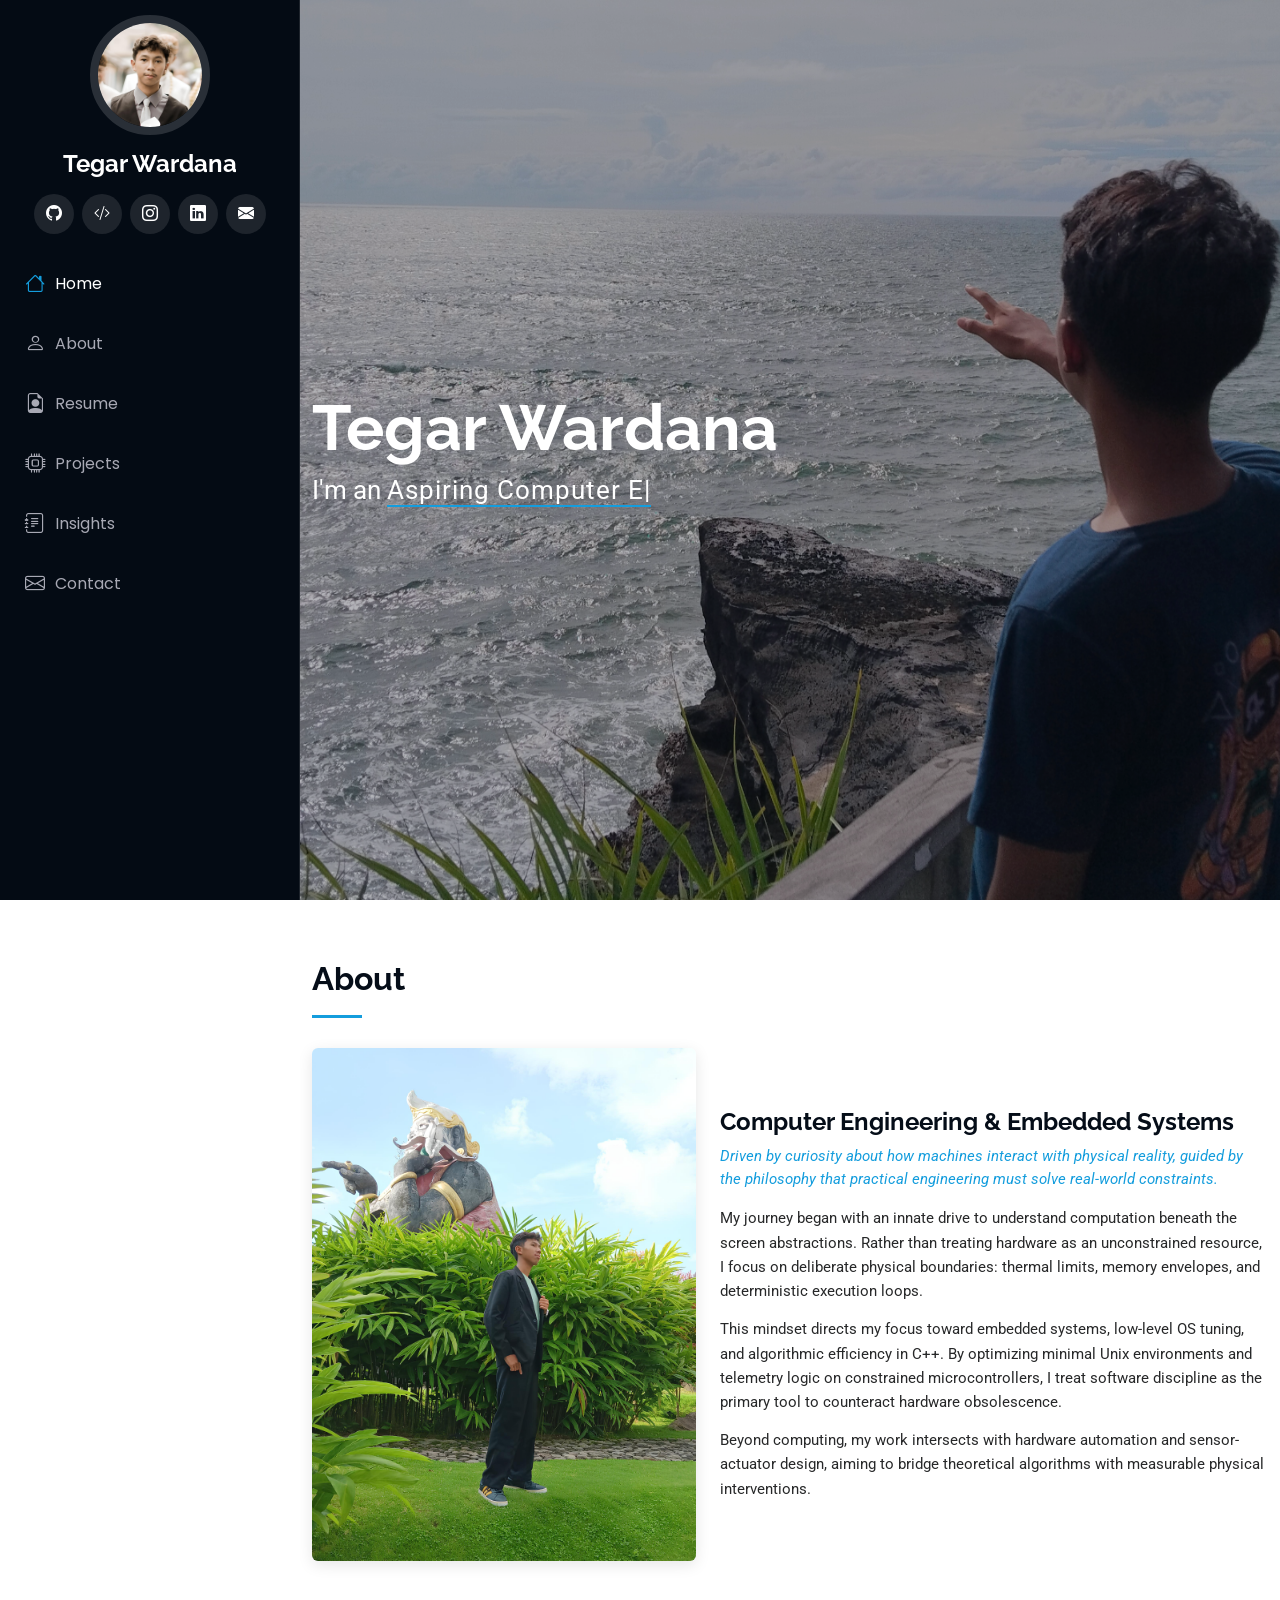
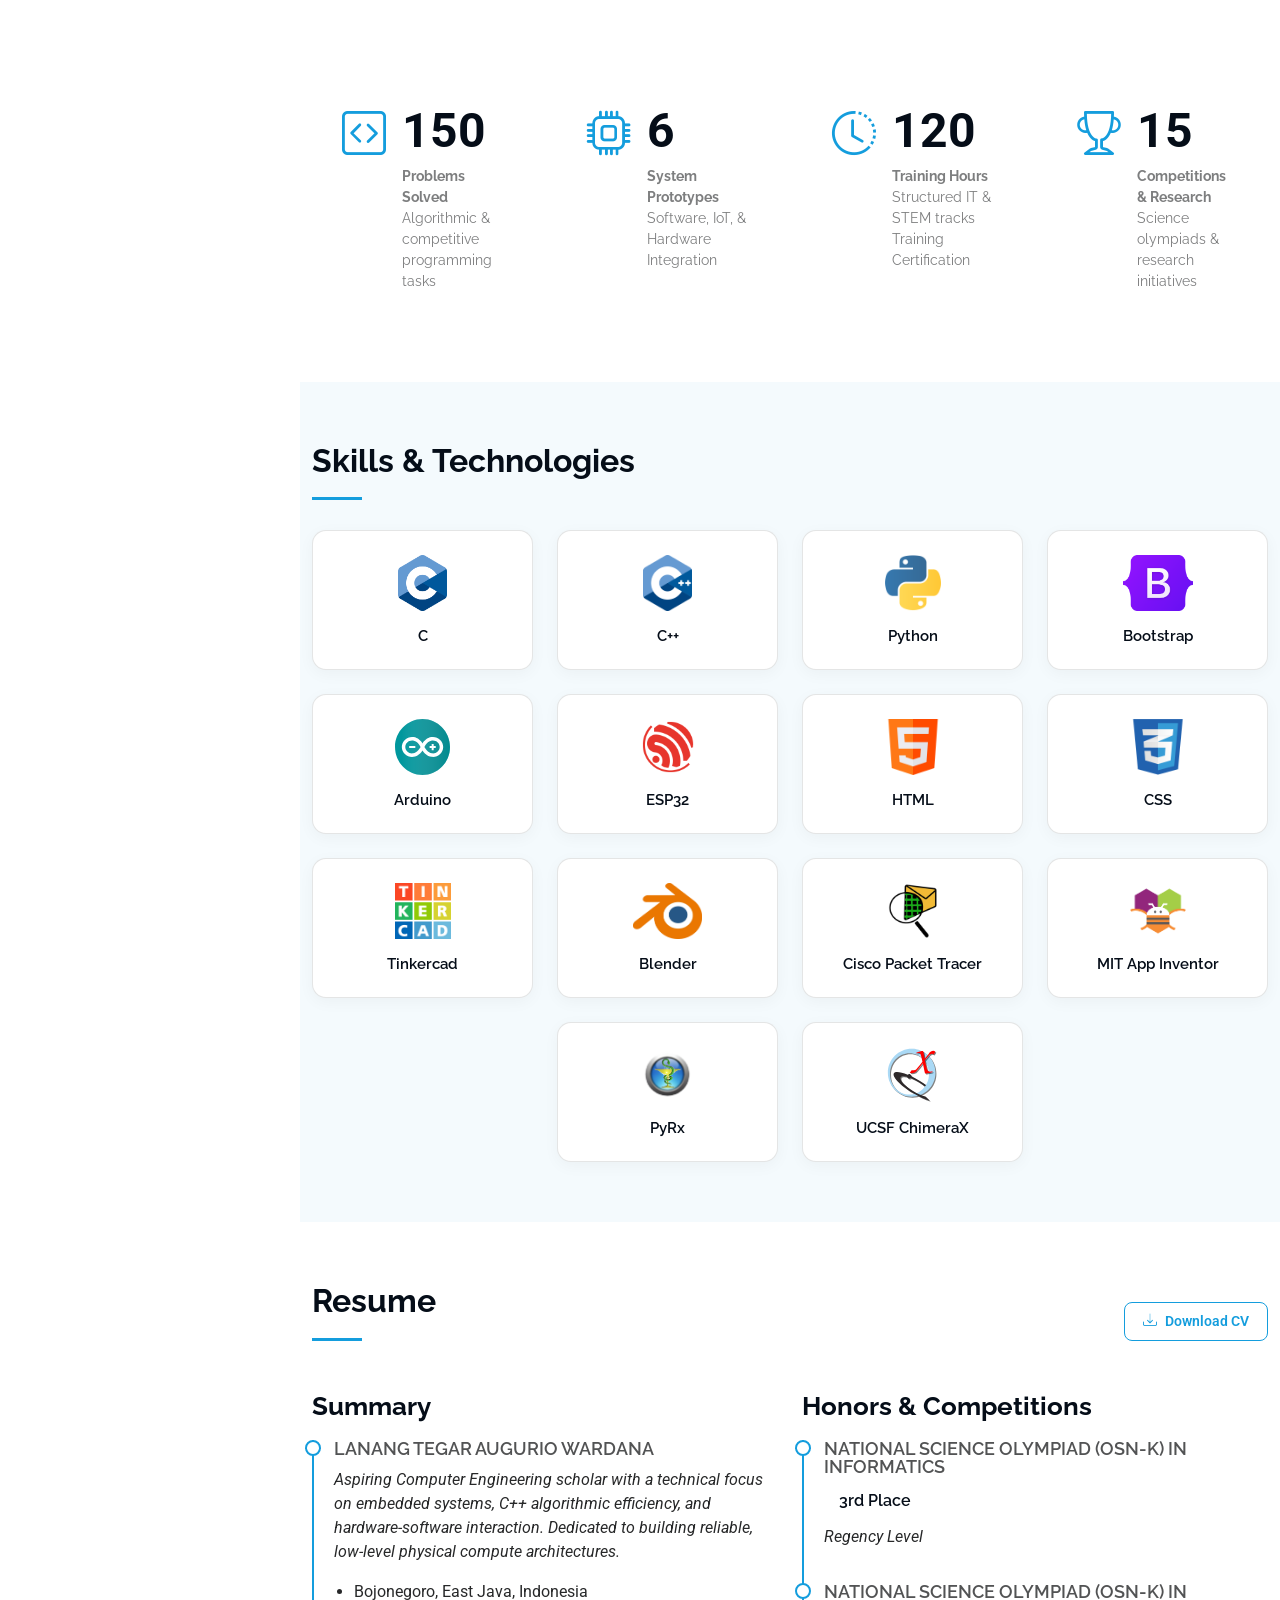
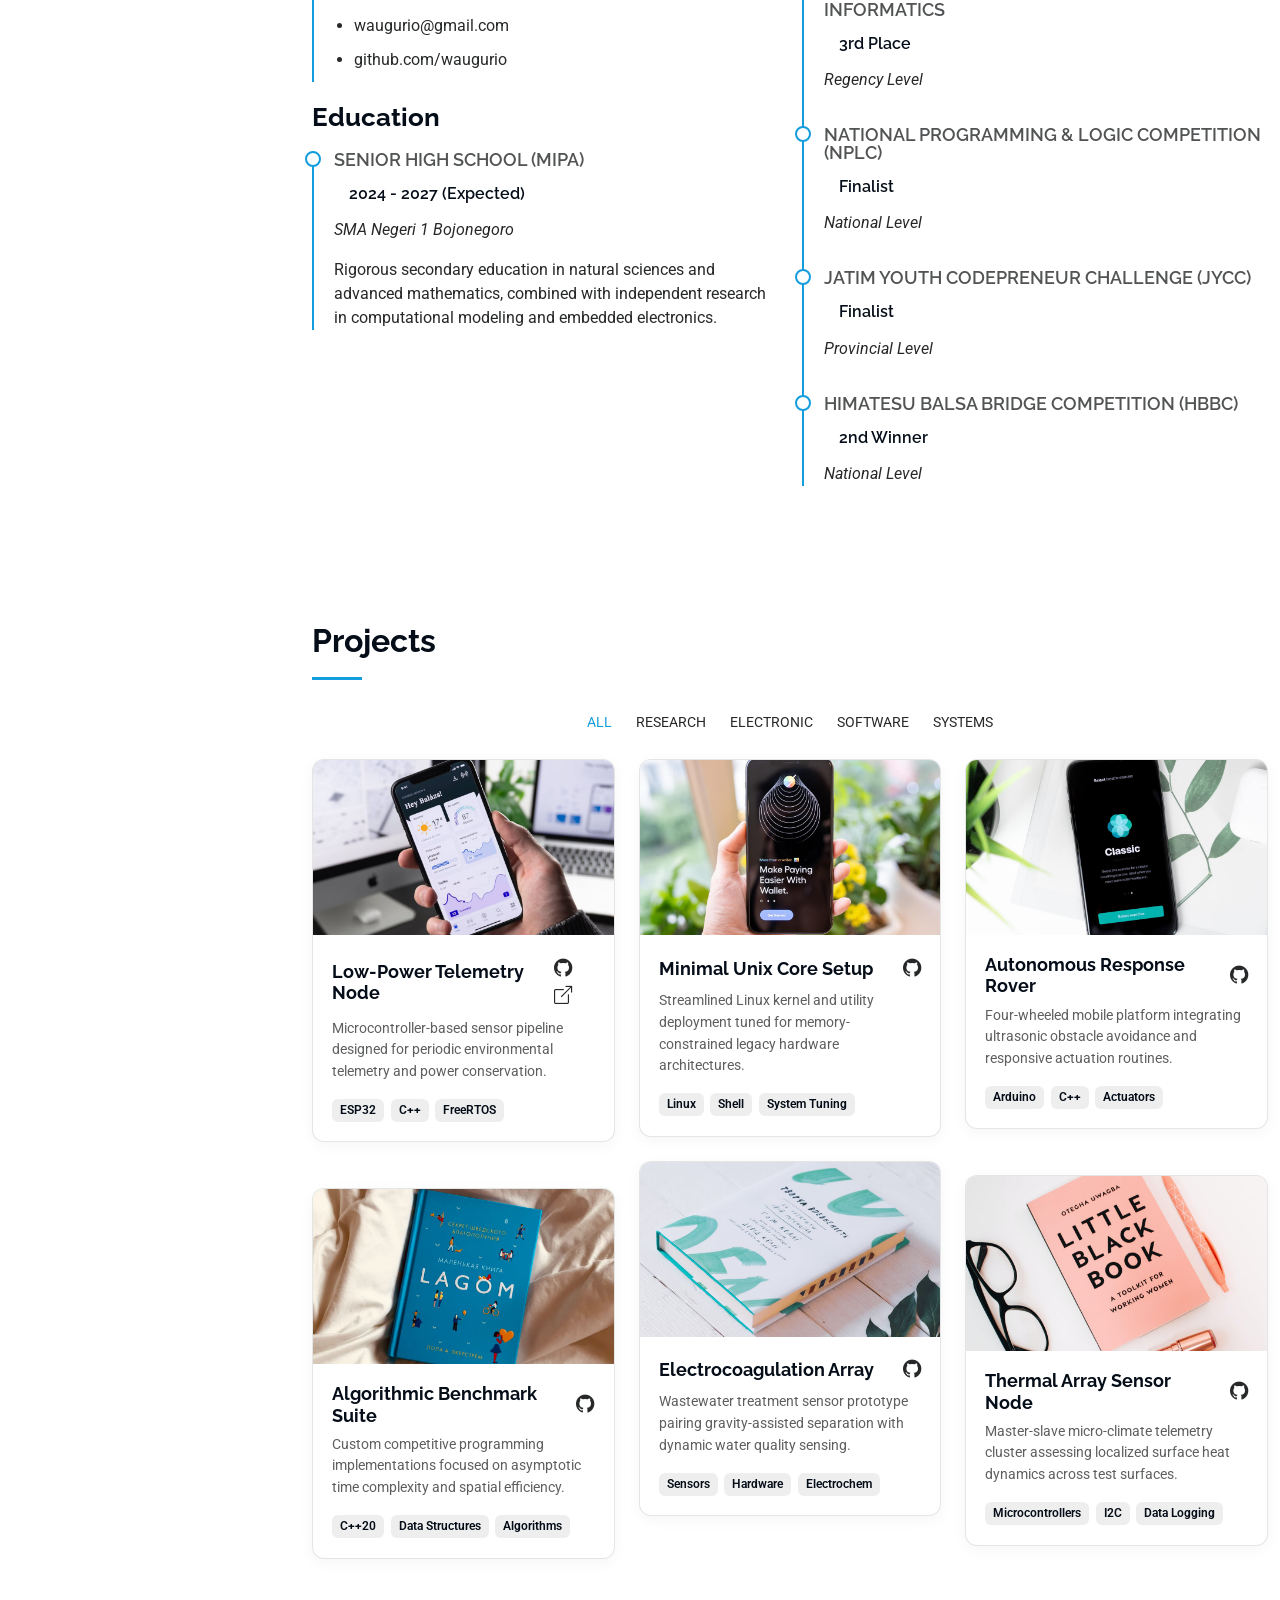
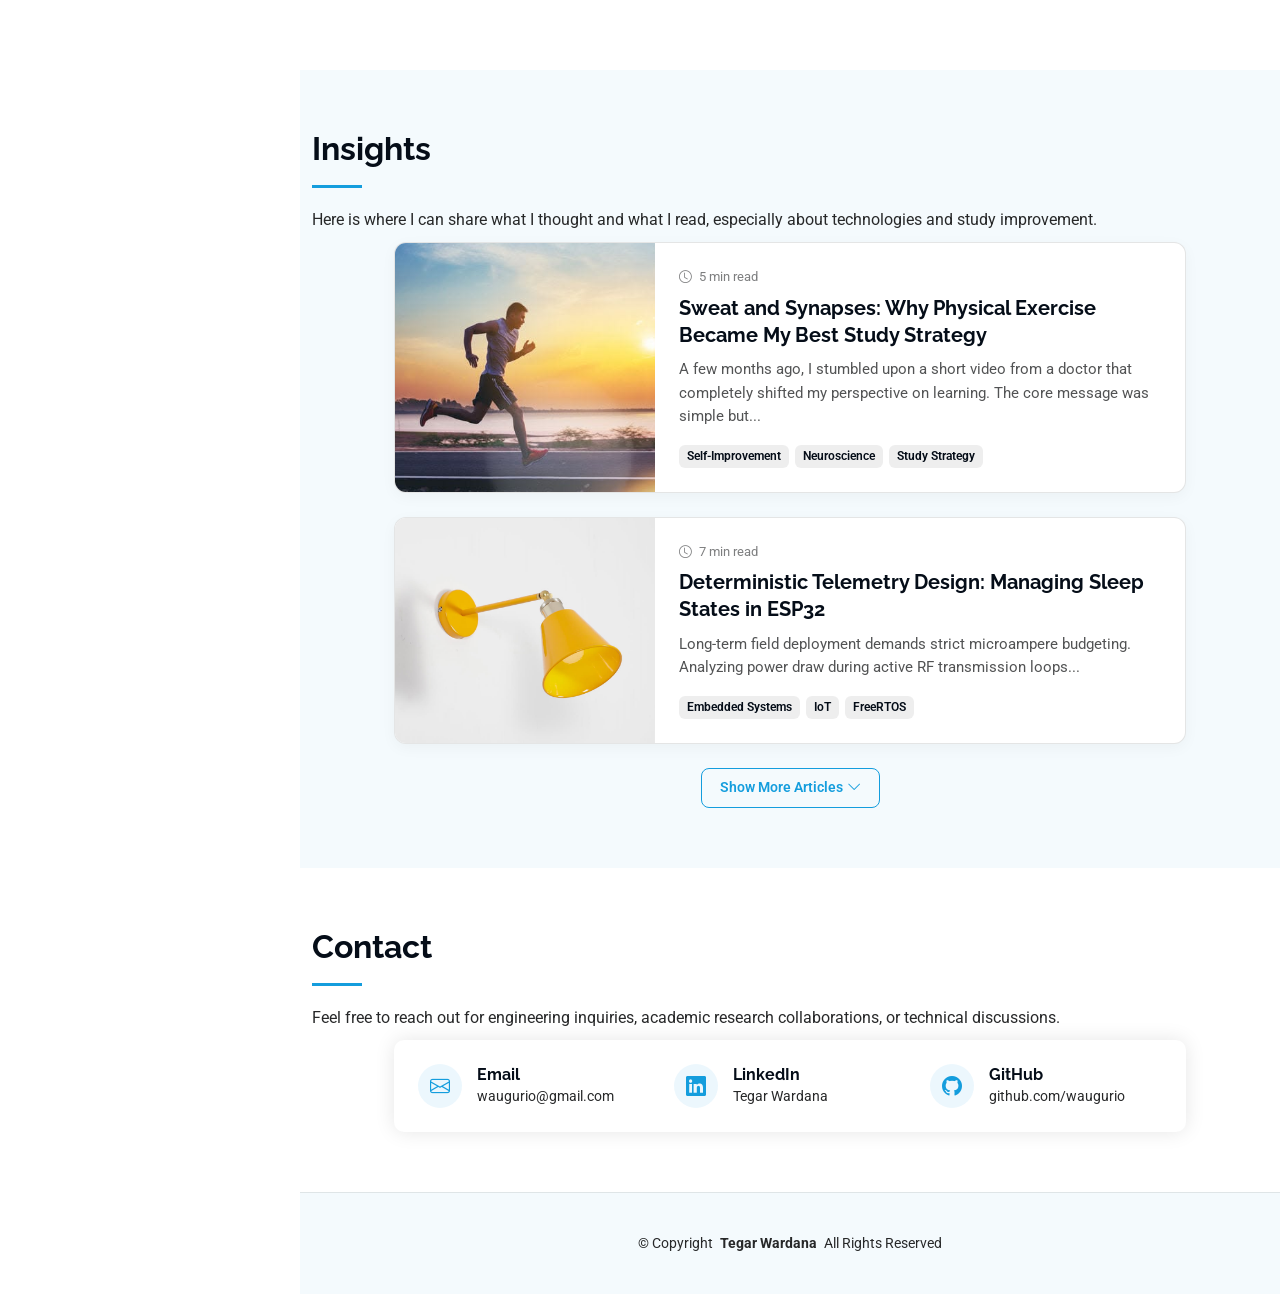
==== commit 7f20d49b: "Update link for "Sweat and Synapses" article to point to service details page" ====
--- a/index.html
+++ b/index.html
@@ -587,7 +587,7 @@
           <!-- ARTICLE Section -->
           <!-- Article 1 -->
           <div class="col-lg-10">
-            <a href="article/Sweat_and_Synapses.html" class="insight-card-link">
+            <a href="service-details.html" class="insight-card-link">
               <div class="insight-card">
                 <div class="insight-thumb">
                   <img src="assets\img\Insight\Sweat_and_Synapses.jpg" alt="Article Thumbnail" class="img-fluid">
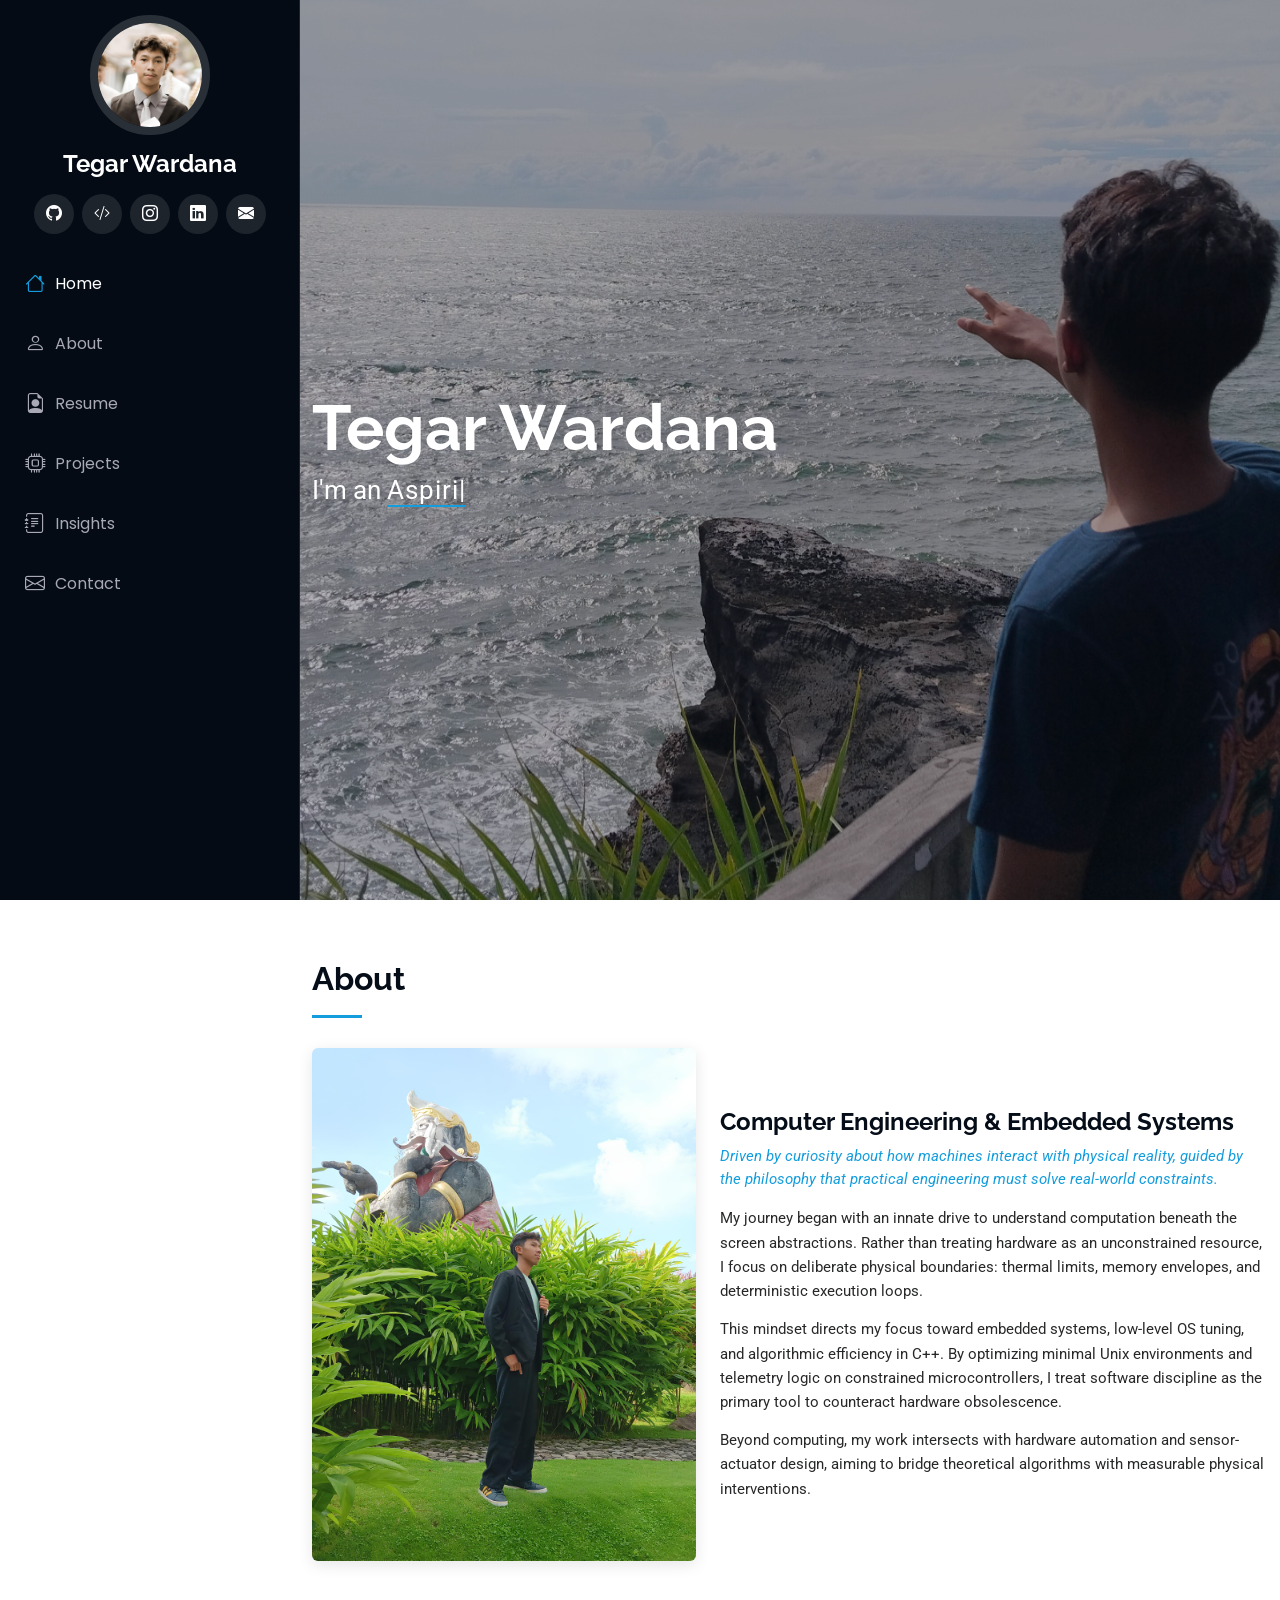
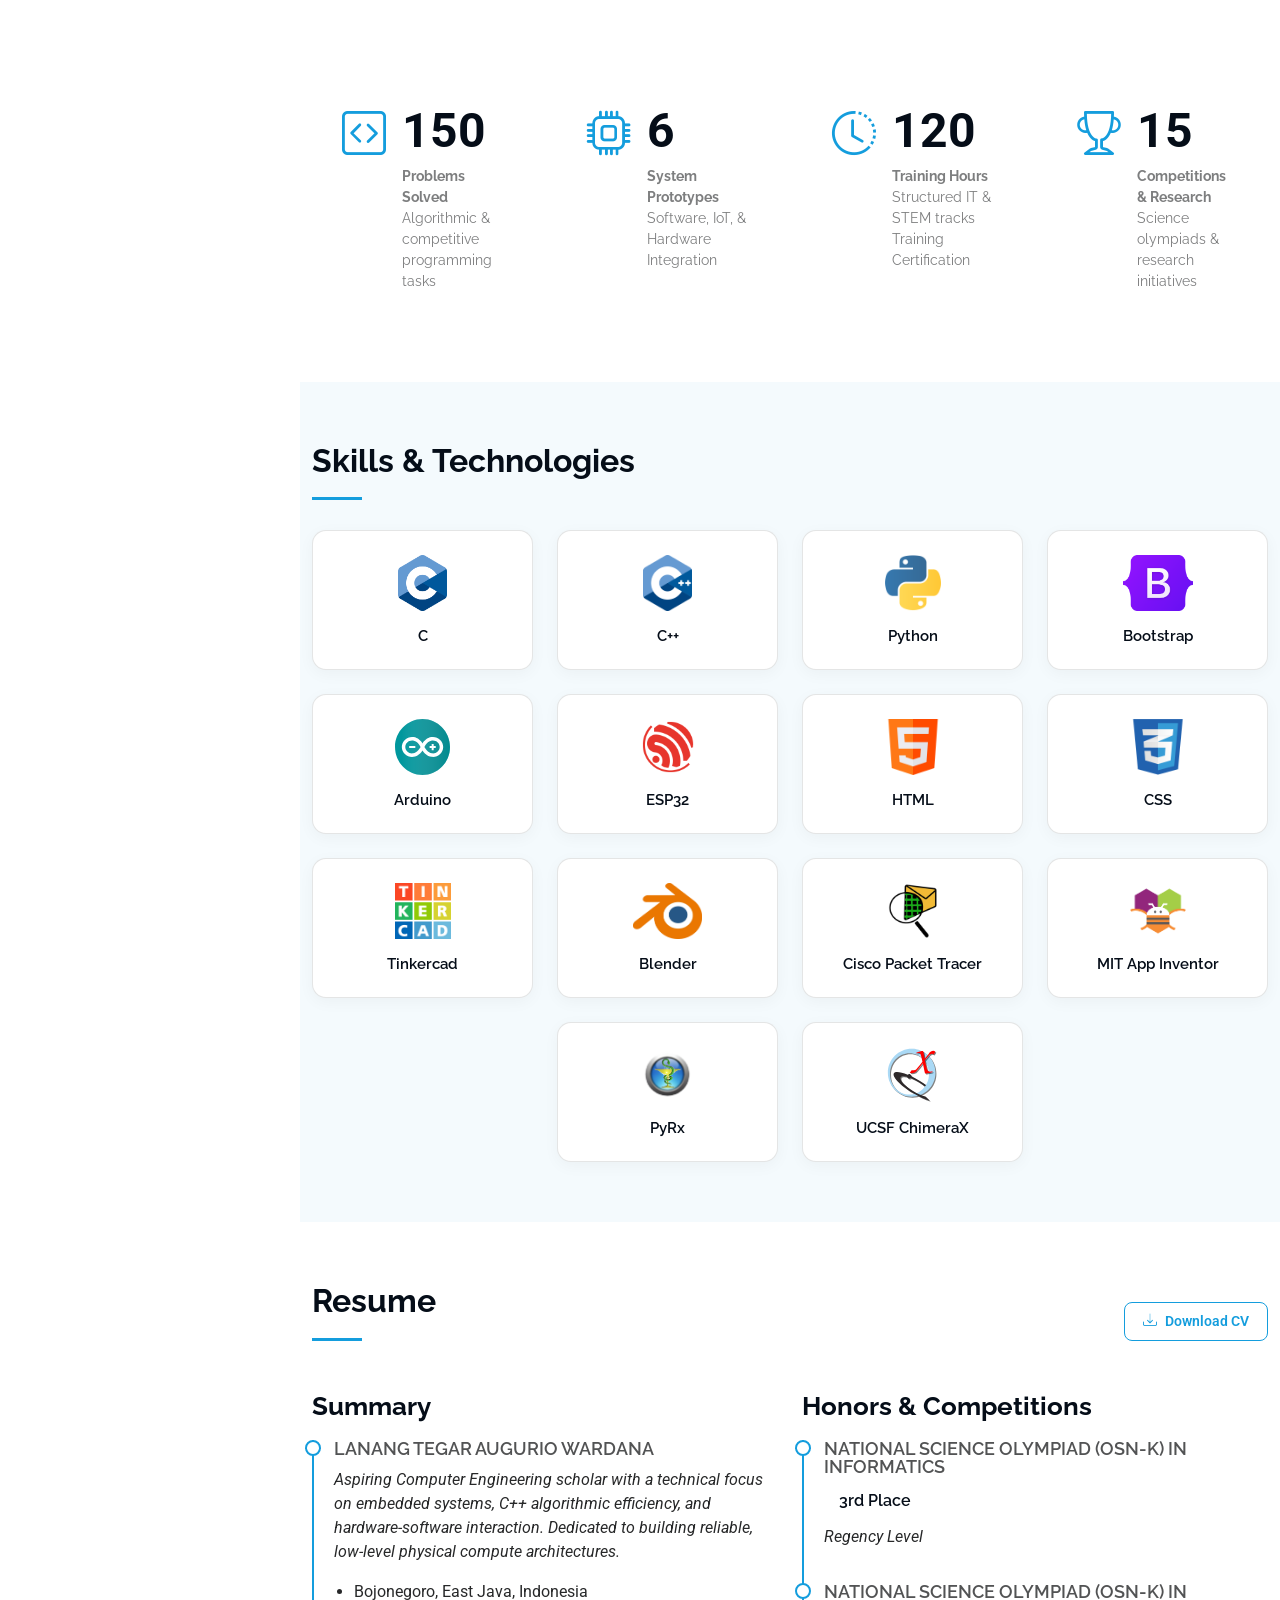
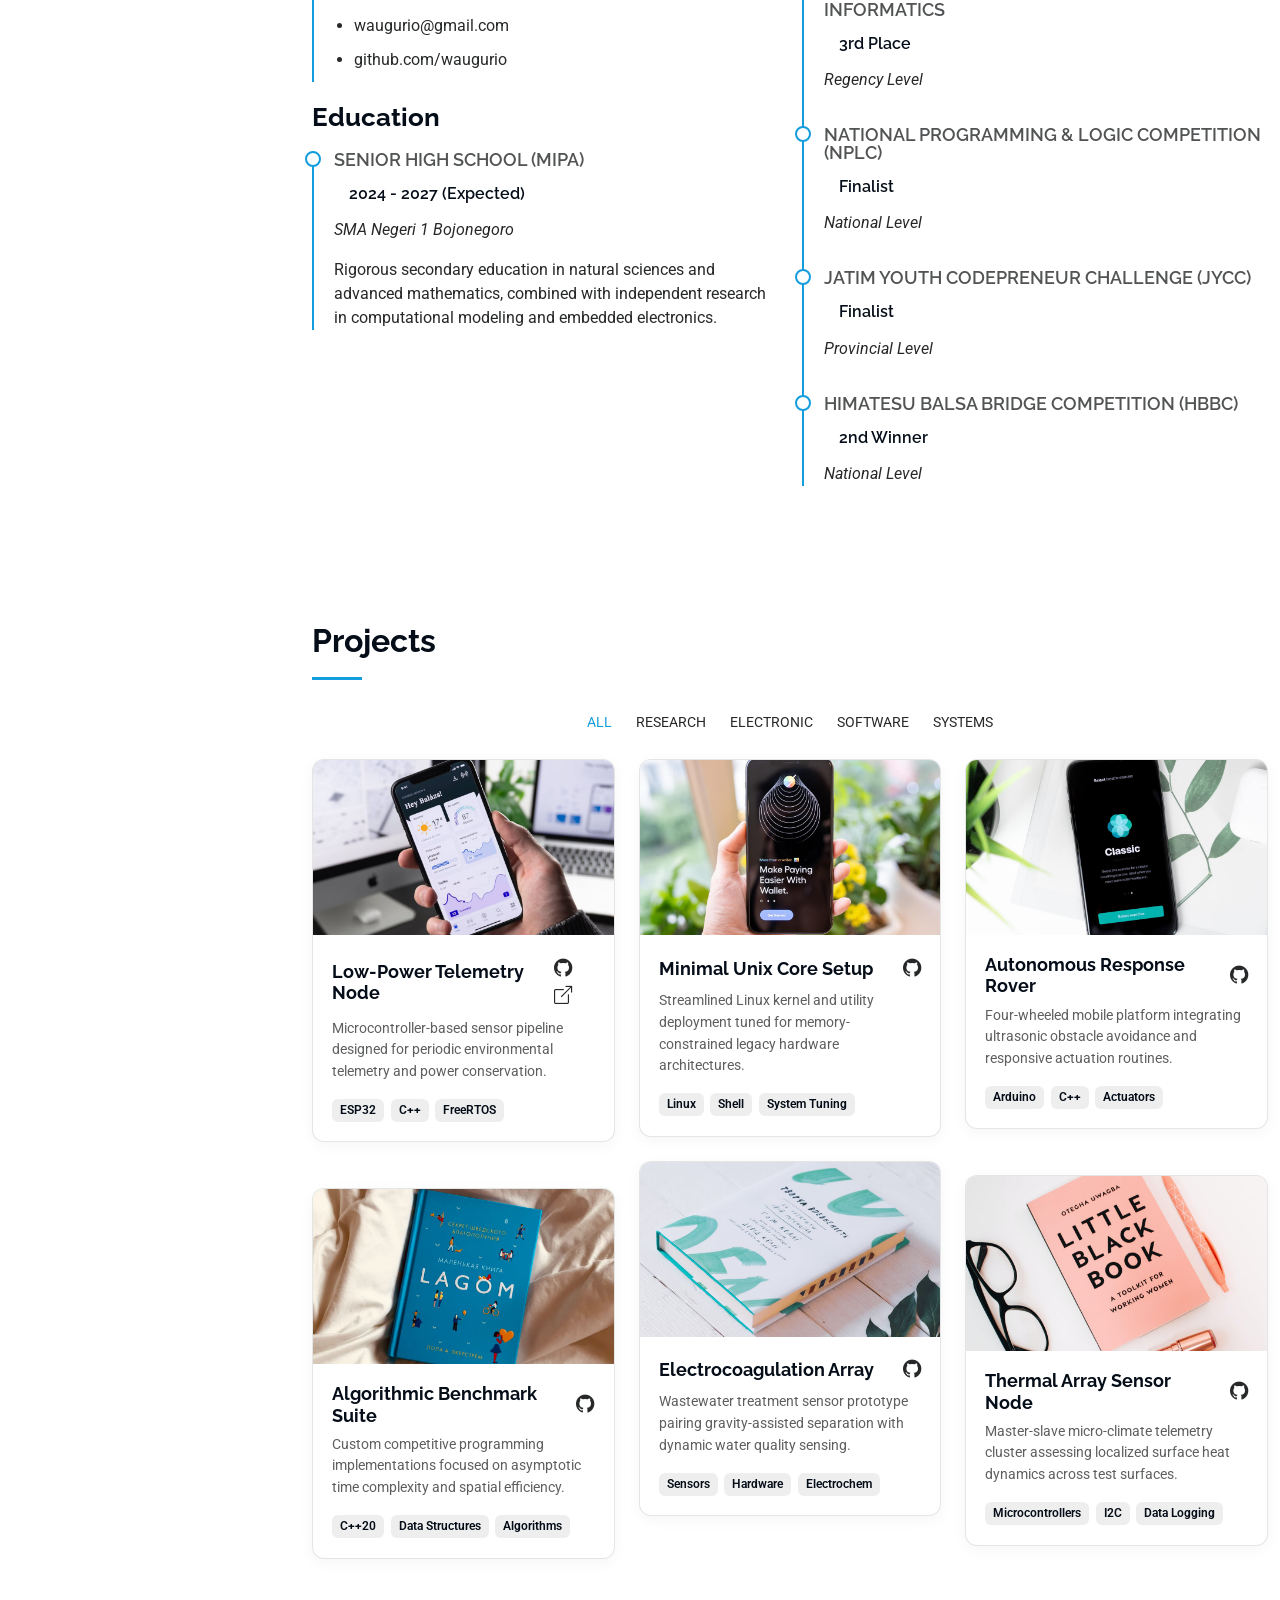
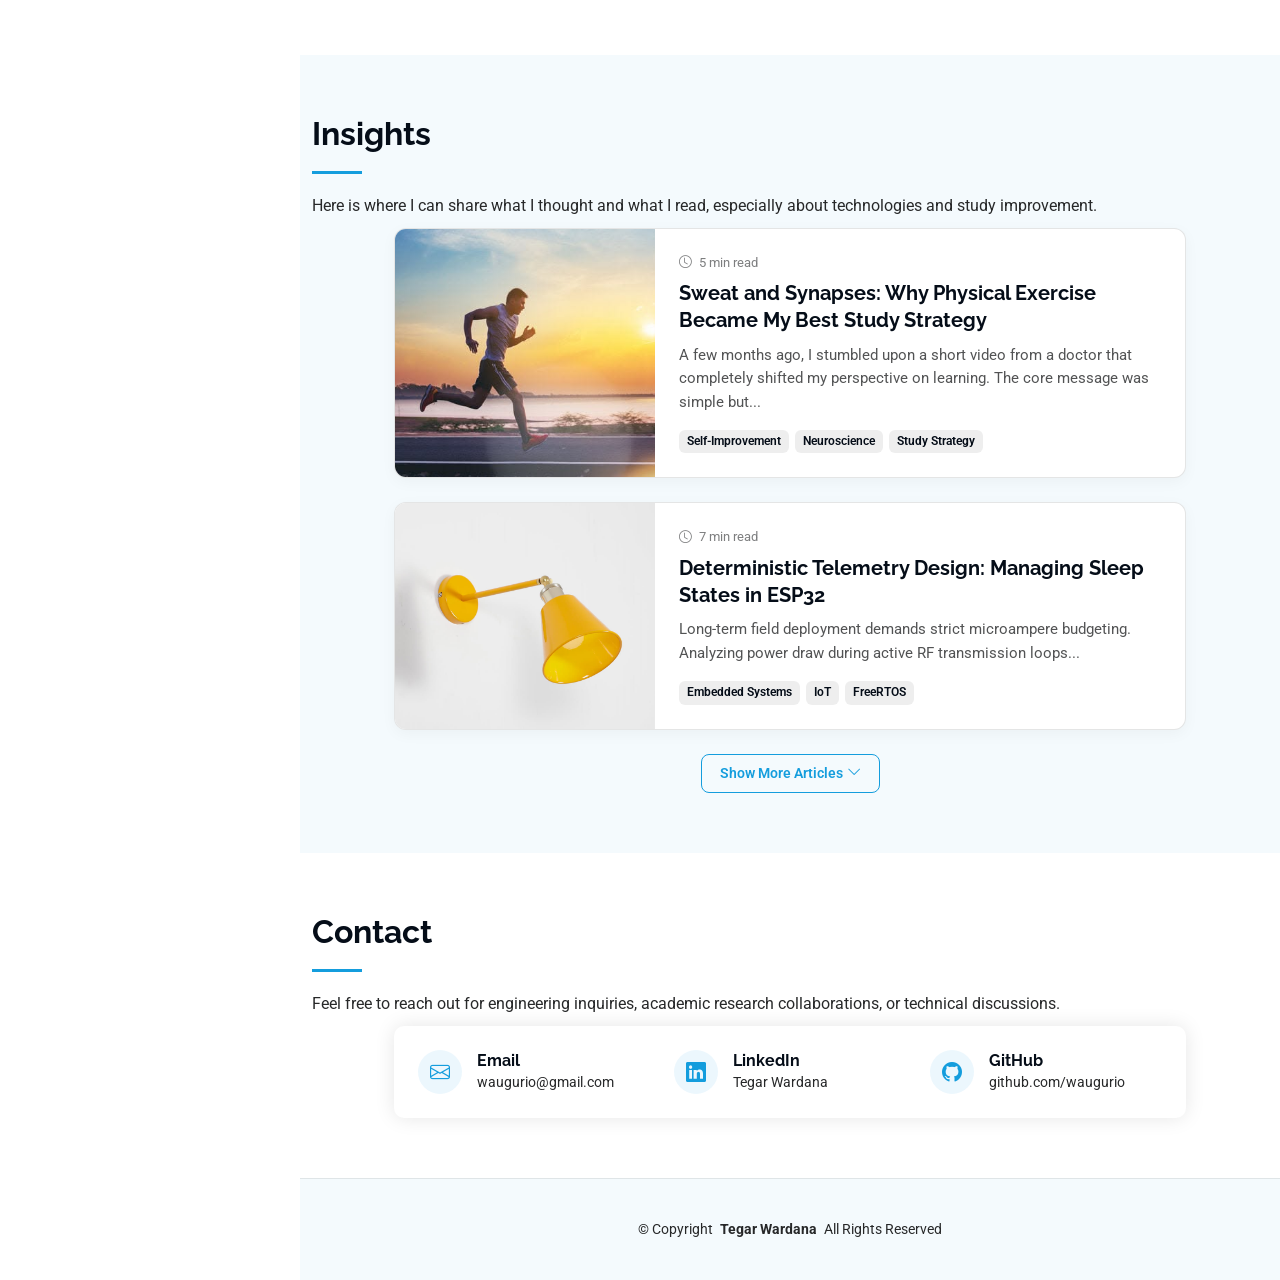
==== commit 46f0e4ed: "Fix stylesheet link in "Sweat and Synapses" article for correct path" ====
--- a/index.html
+++ b/index.html
@@ -587,7 +587,7 @@
           <!-- ARTICLE Section -->
           <!-- Article 1 -->
           <div class="col-lg-10">
-            <a href="service-details.html" class="insight-card-link">
+            <a href="article/Sweat_and_Synapses.html" class="insight-card-link">
               <div class="insight-card">
                 <div class="insight-thumb">
                   <img src="assets\img\Insight\Sweat_and_Synapses.jpg" alt="Article Thumbnail" class="img-fluid">
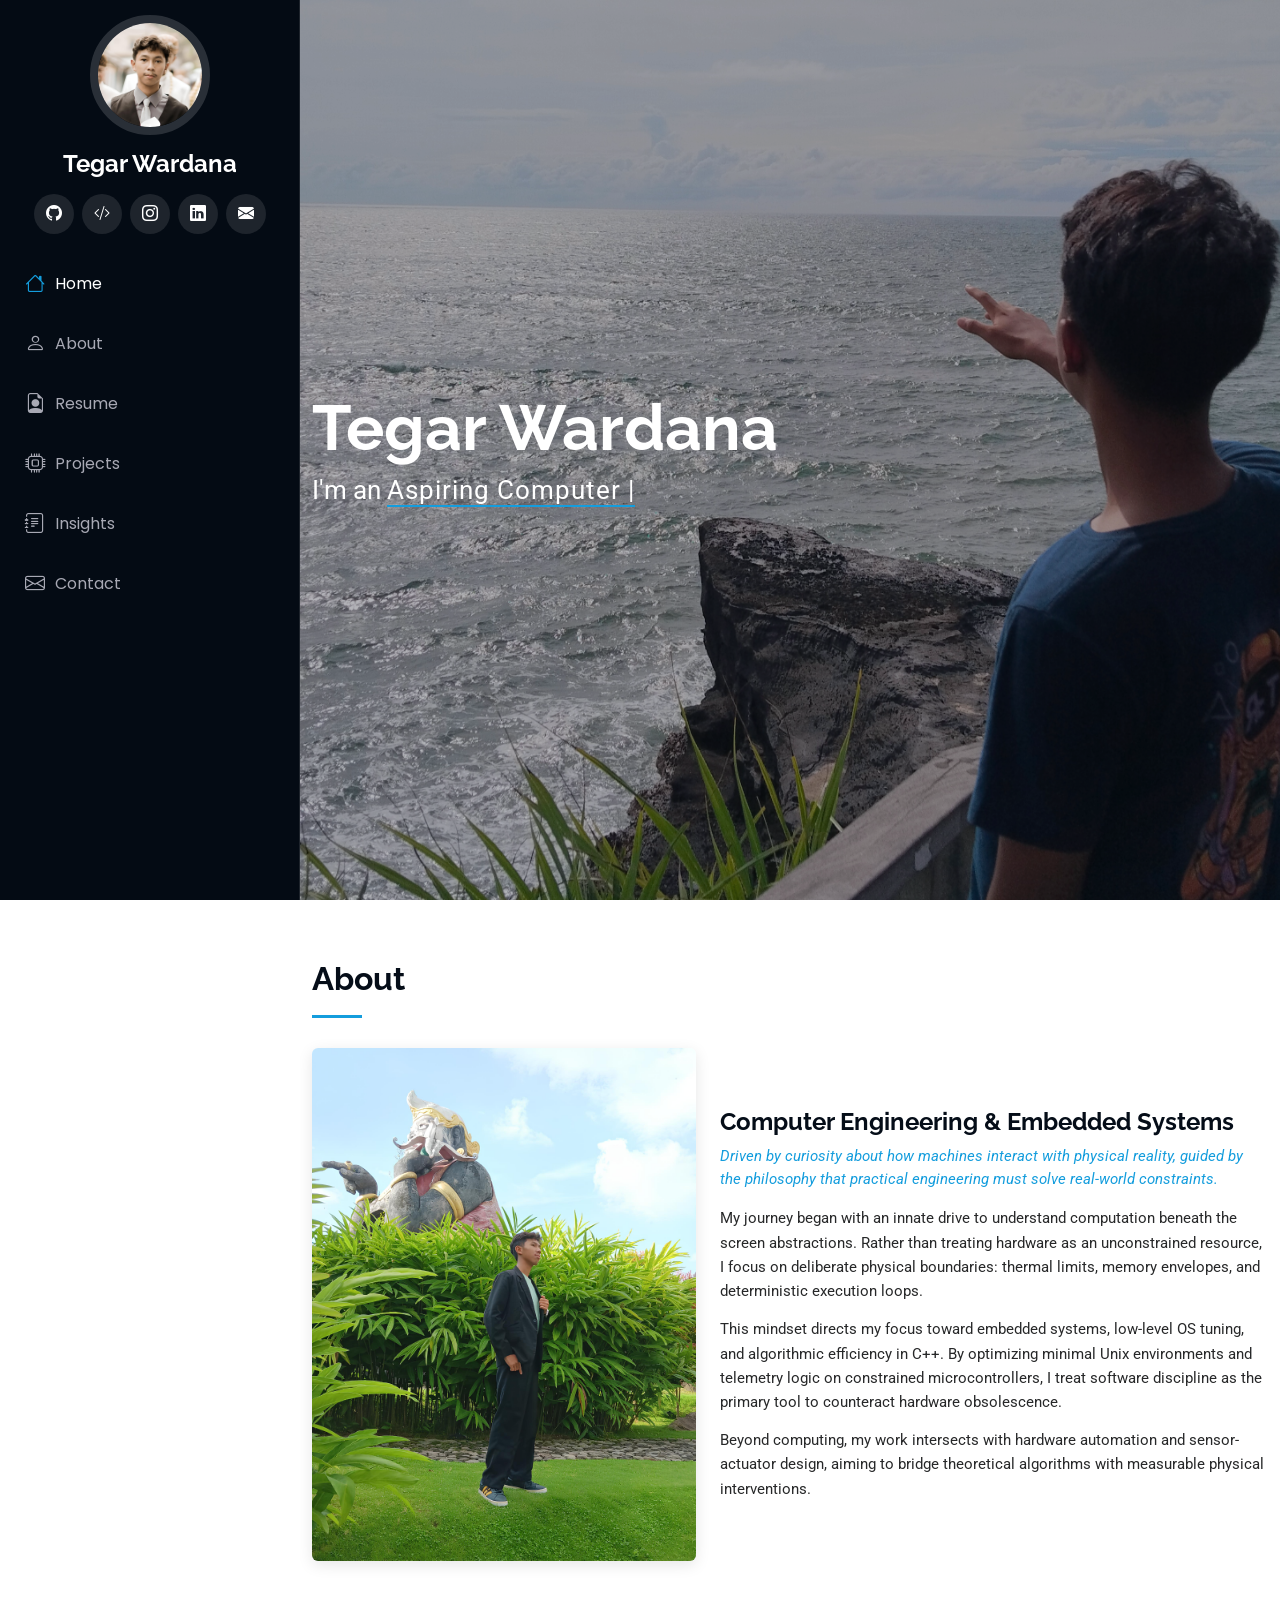
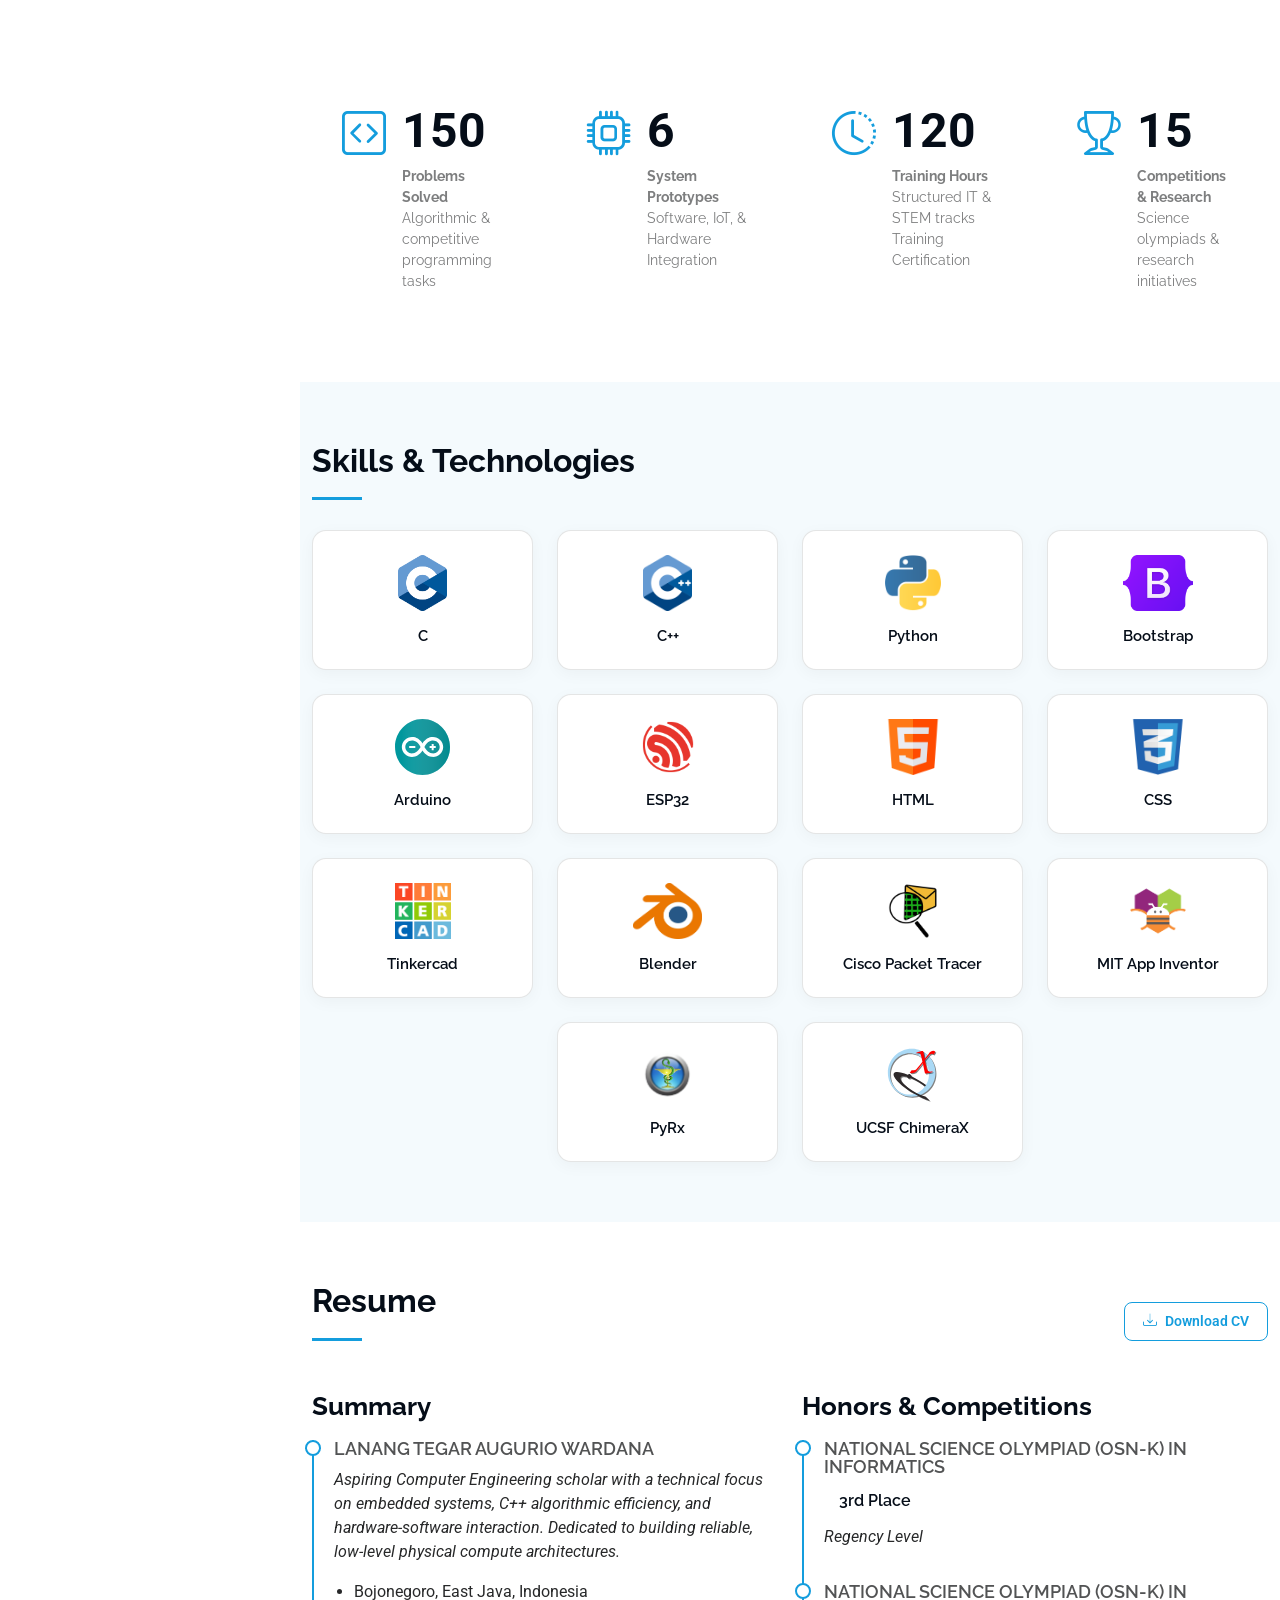
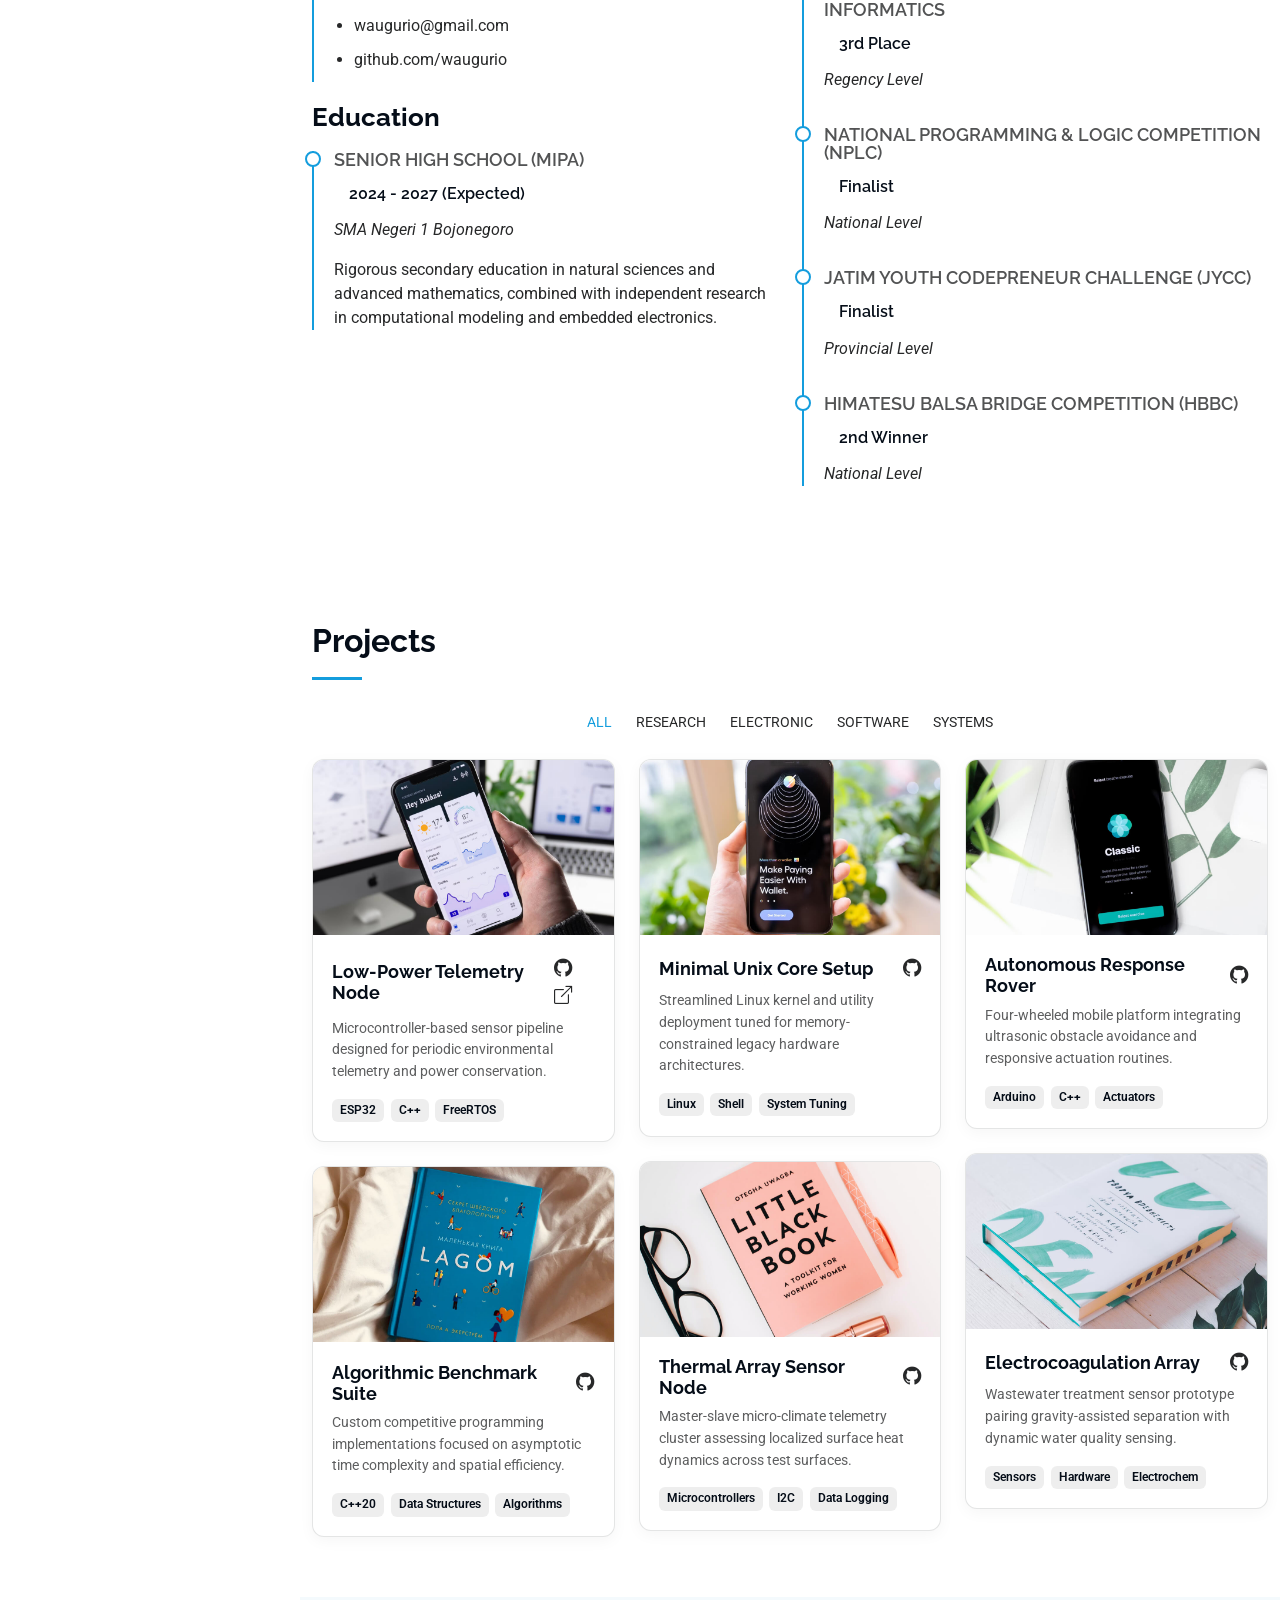
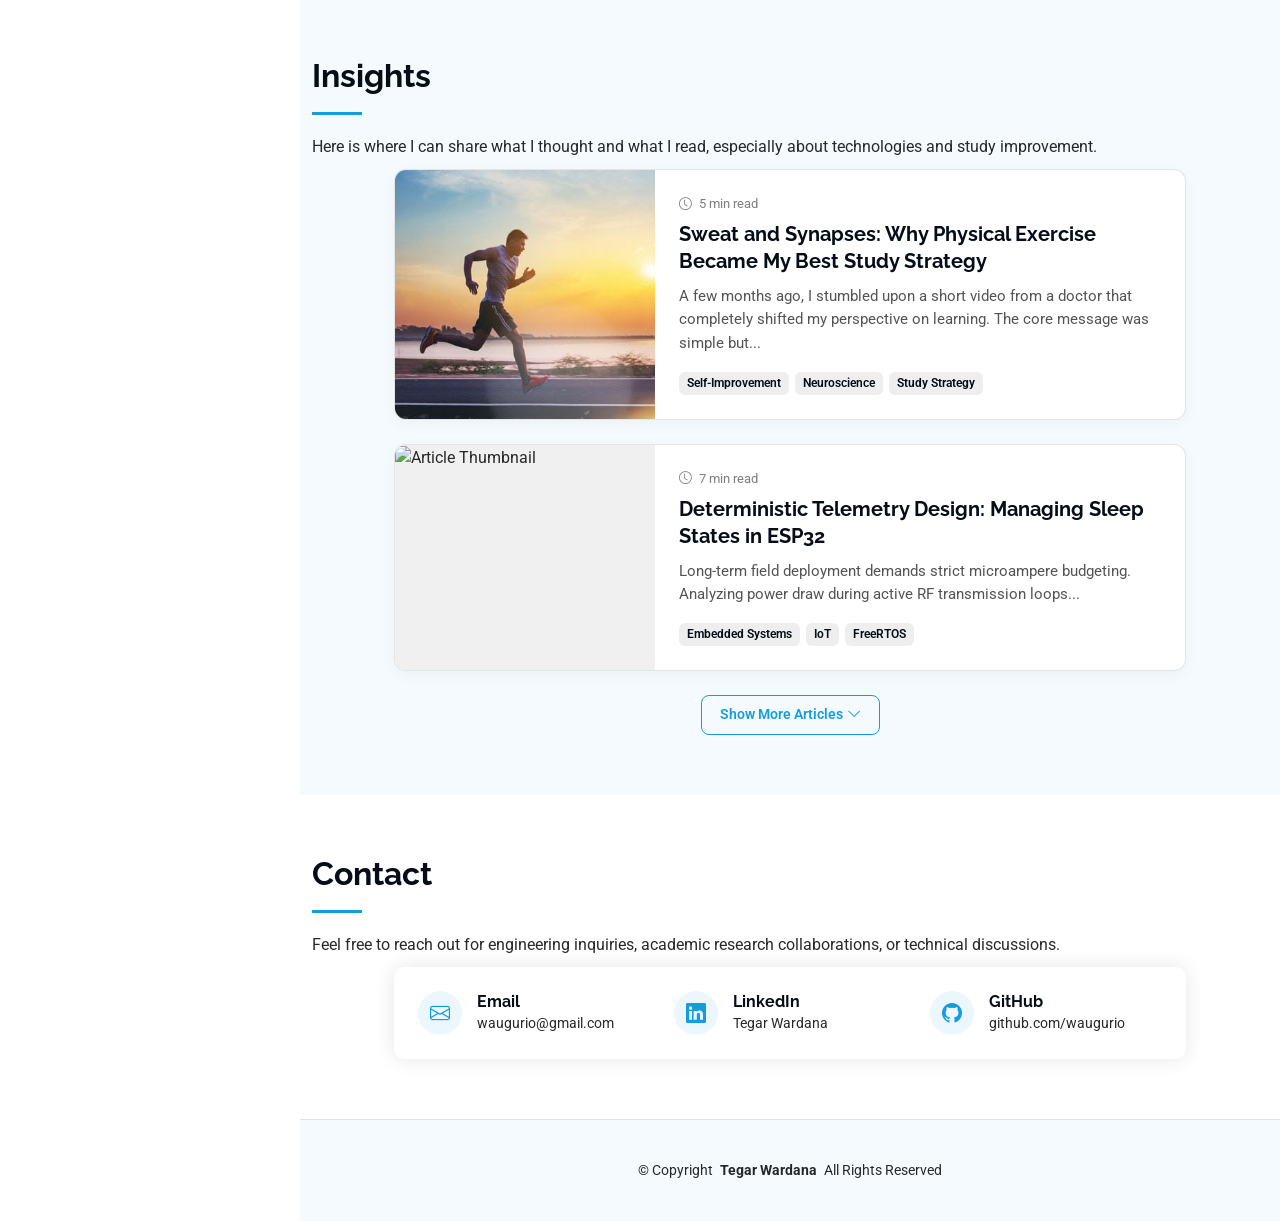
==== commit 26bf2c7d: "Fix article link for "Sweat and Synapses" to remove unnecessary path" ====
--- a/index.html
+++ b/index.html
@@ -587,7 +587,7 @@
           <!-- ARTICLE Section -->
           <!-- Article 1 -->
           <div class="col-lg-10">
-            <a href="article/Sweat_and_Synapses.html" class="insight-card-link">
+            <a href="Sweat_and_Synapses.html" class="insight-card-link">
               <div class="insight-card">
                 <div class="insight-thumb">
                   <img src="assets\img\Insight\Sweat_and_Synapses.jpg" alt="Article Thumbnail" class="img-fluid">
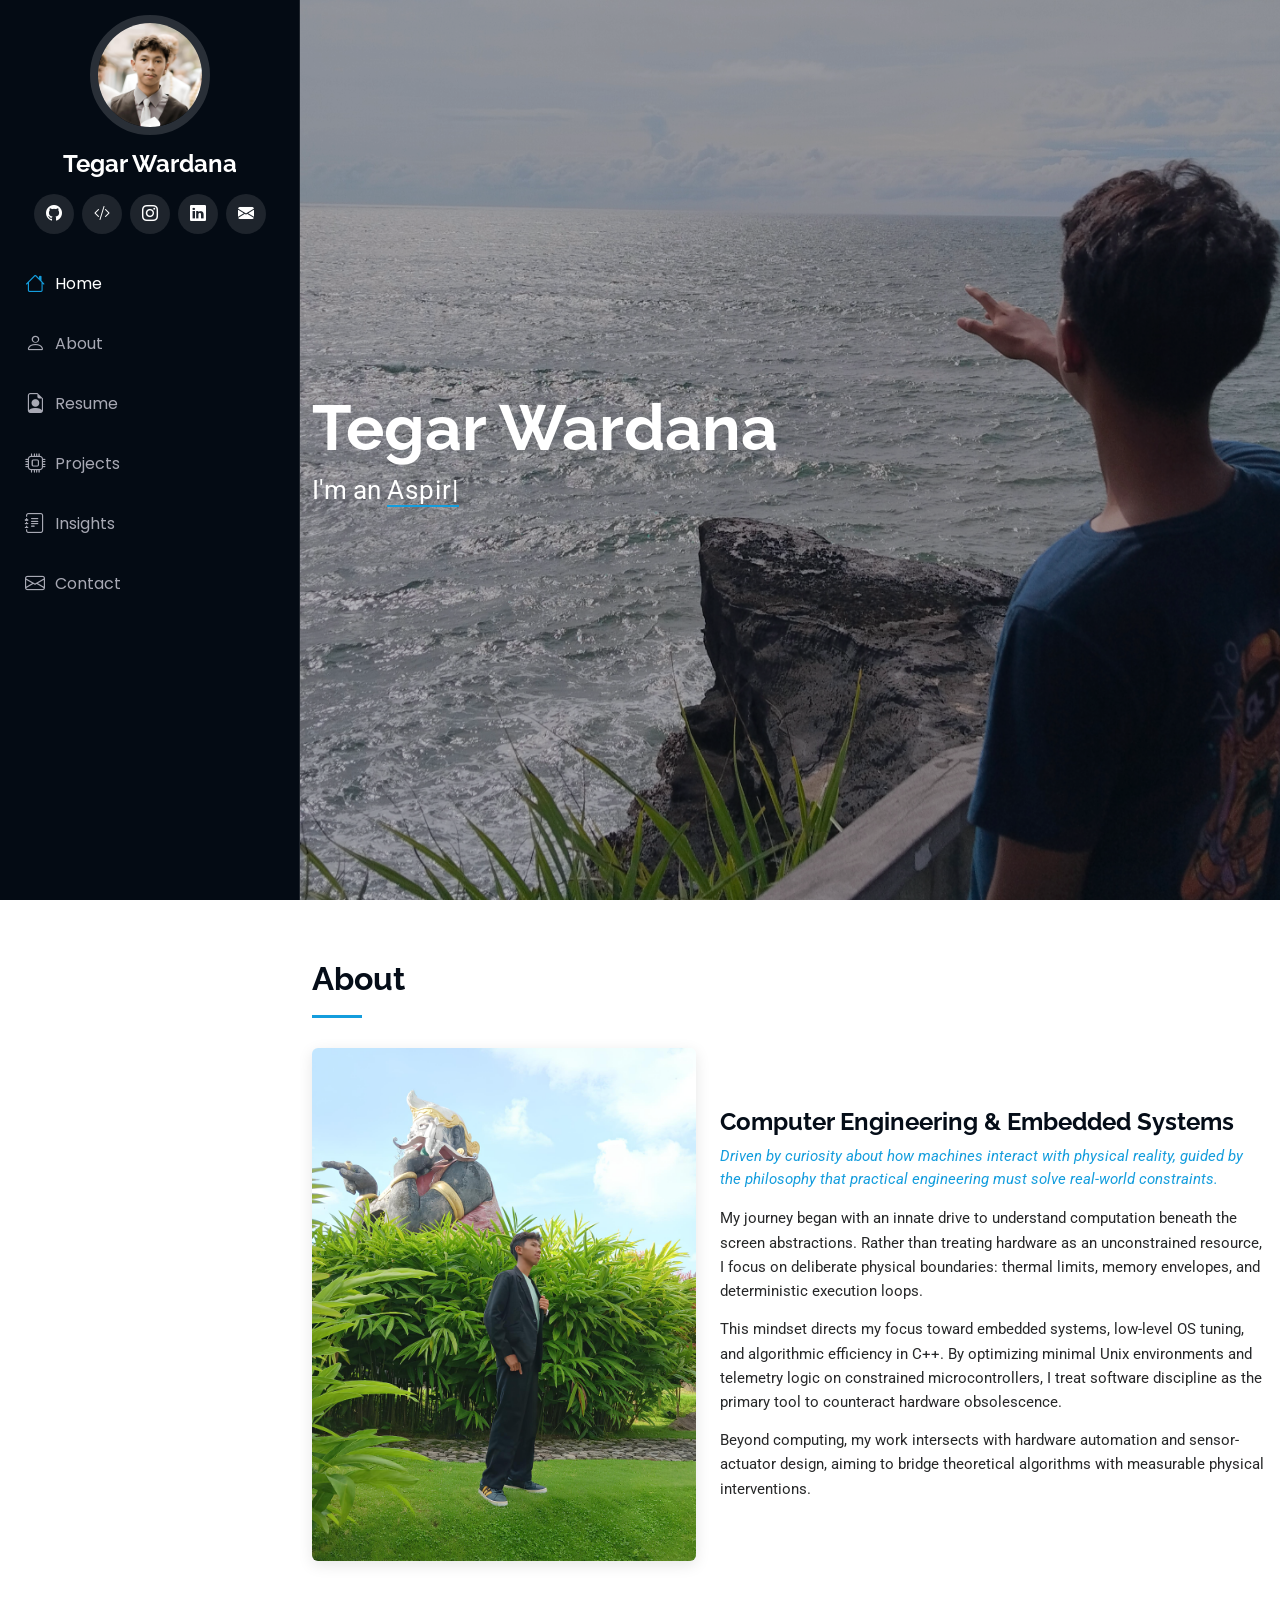
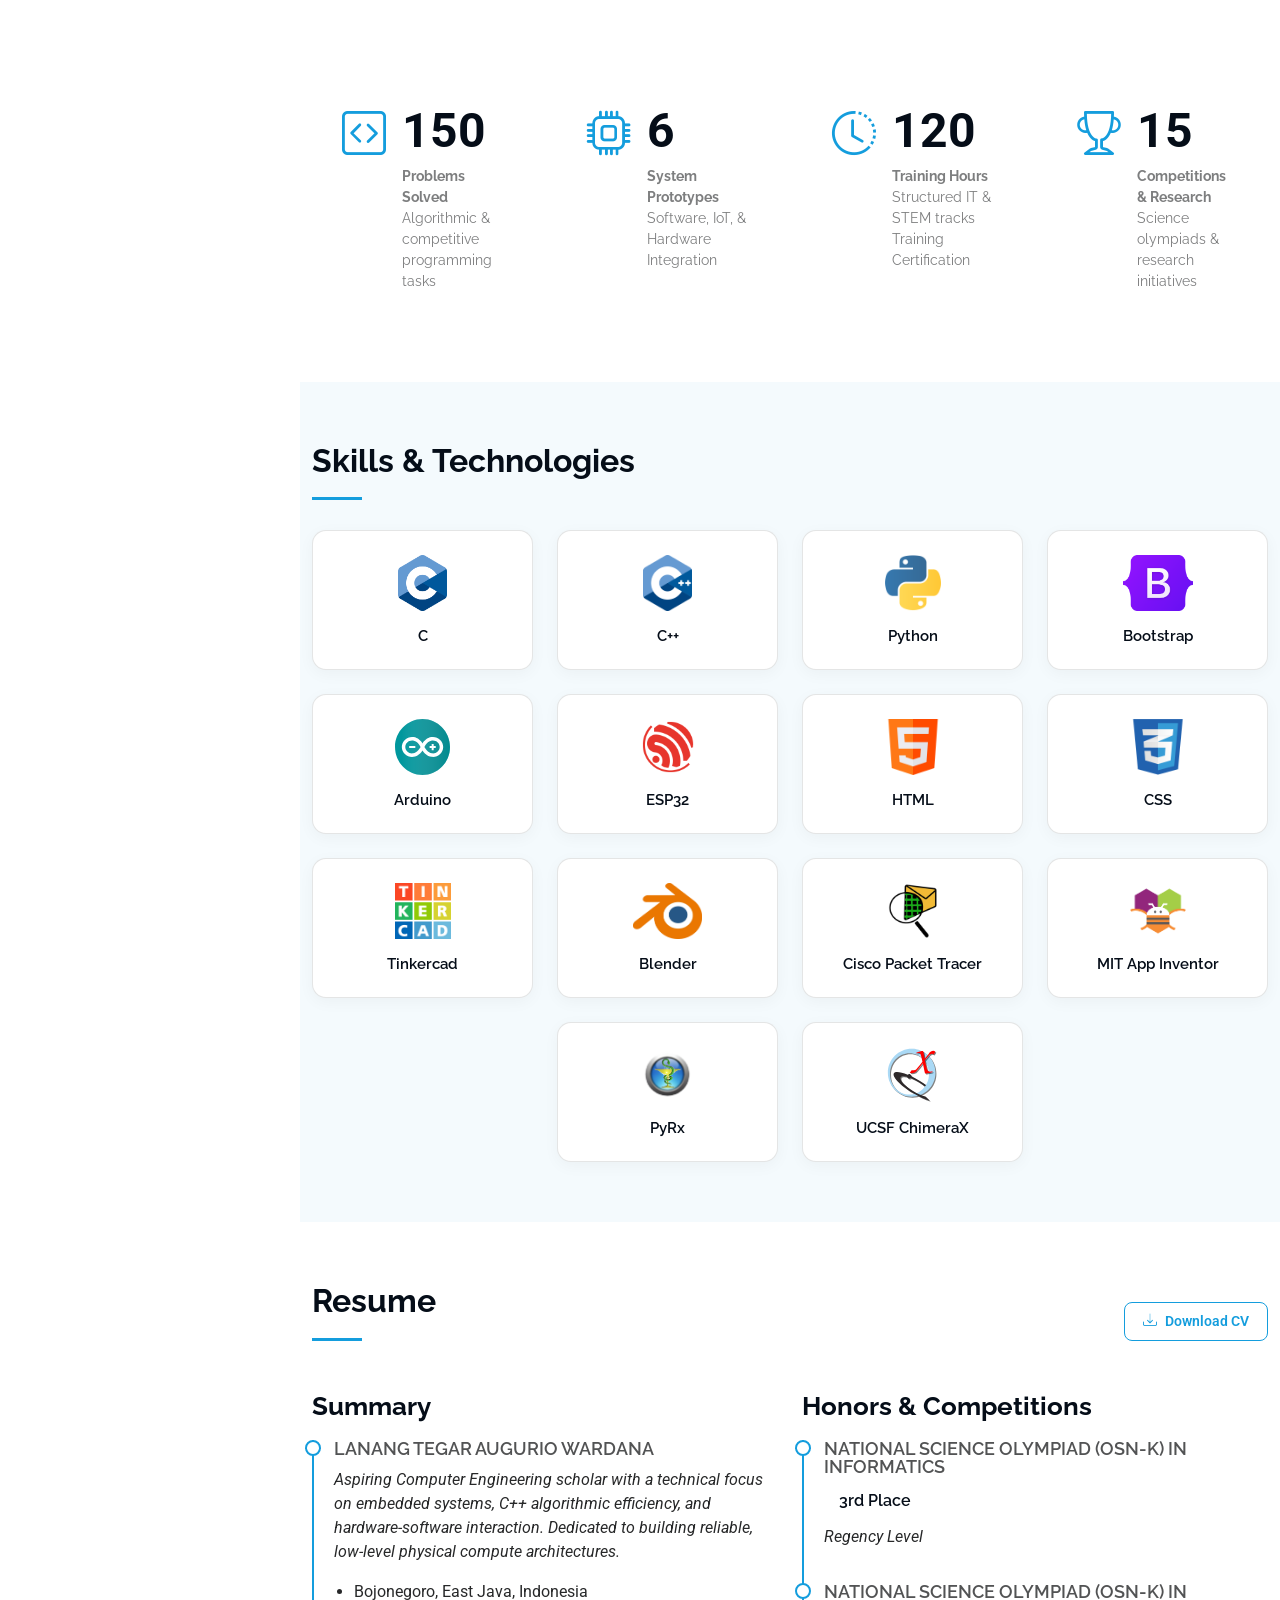
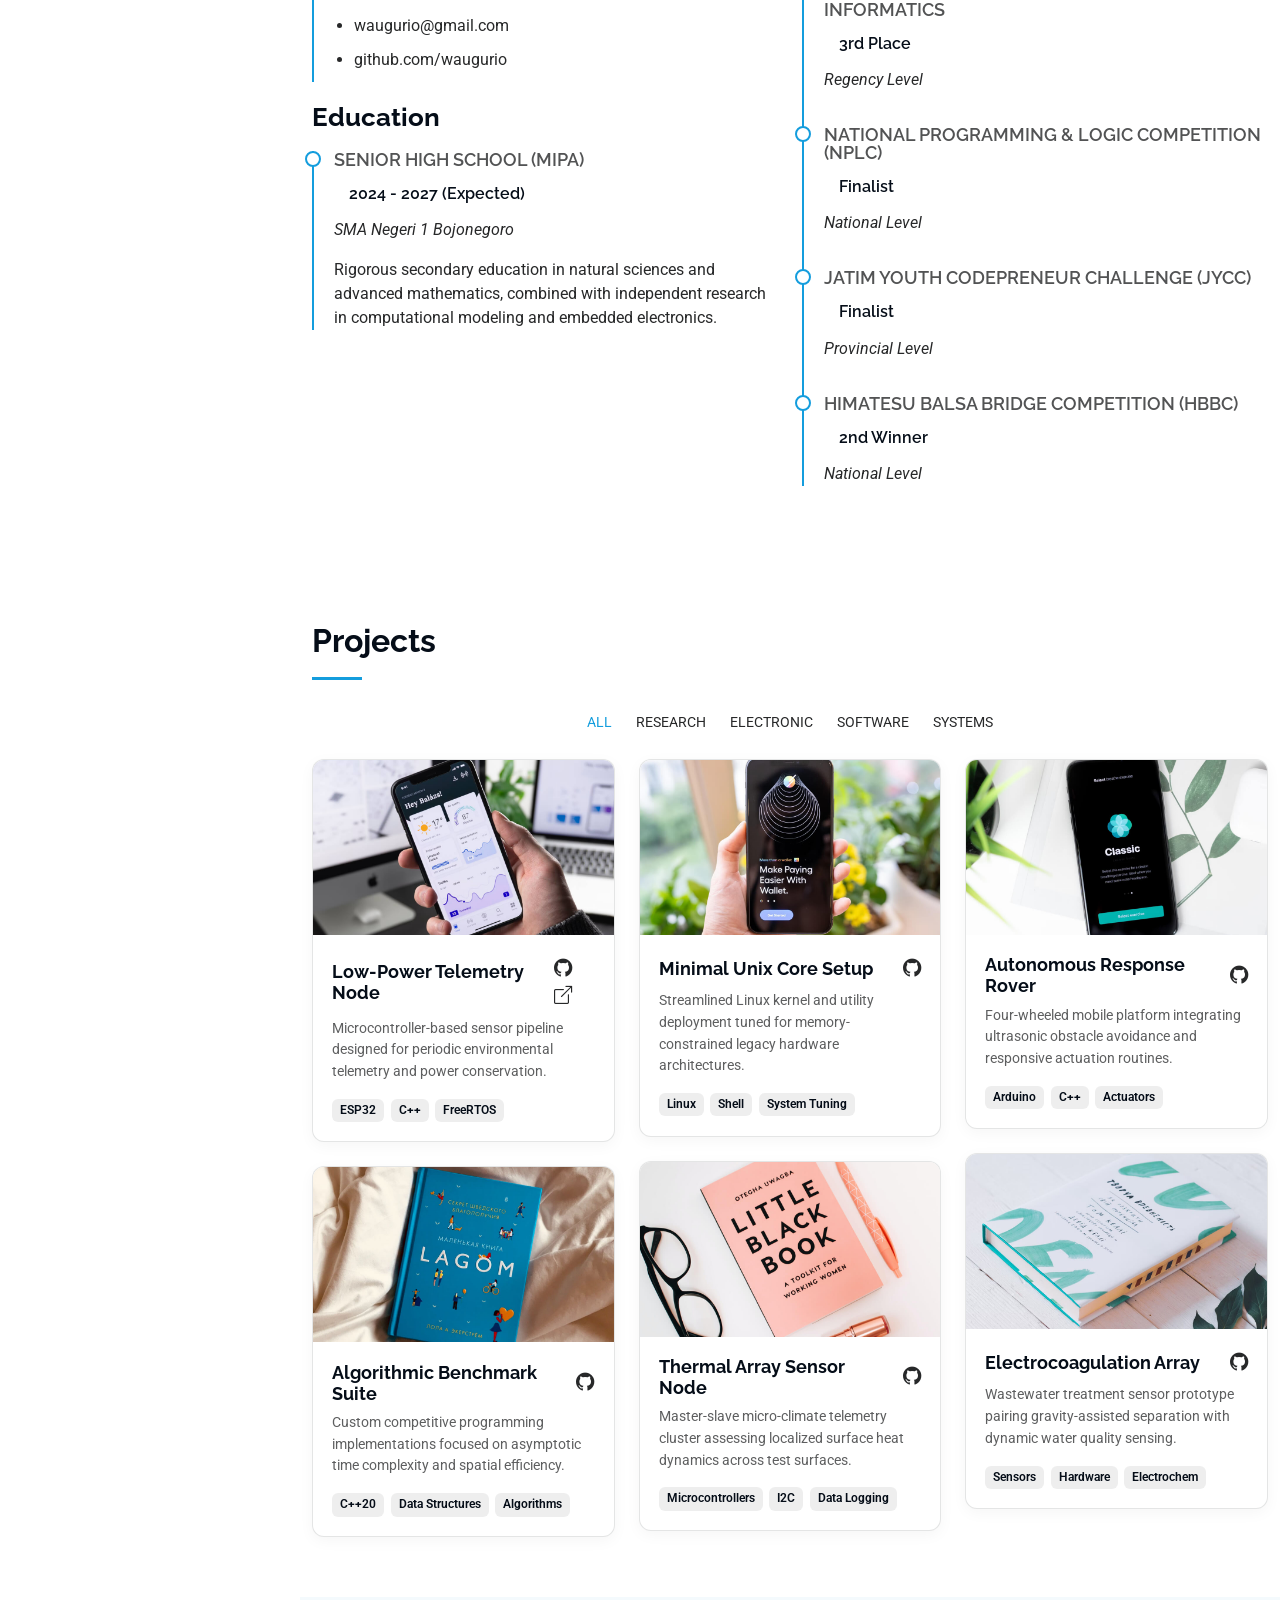
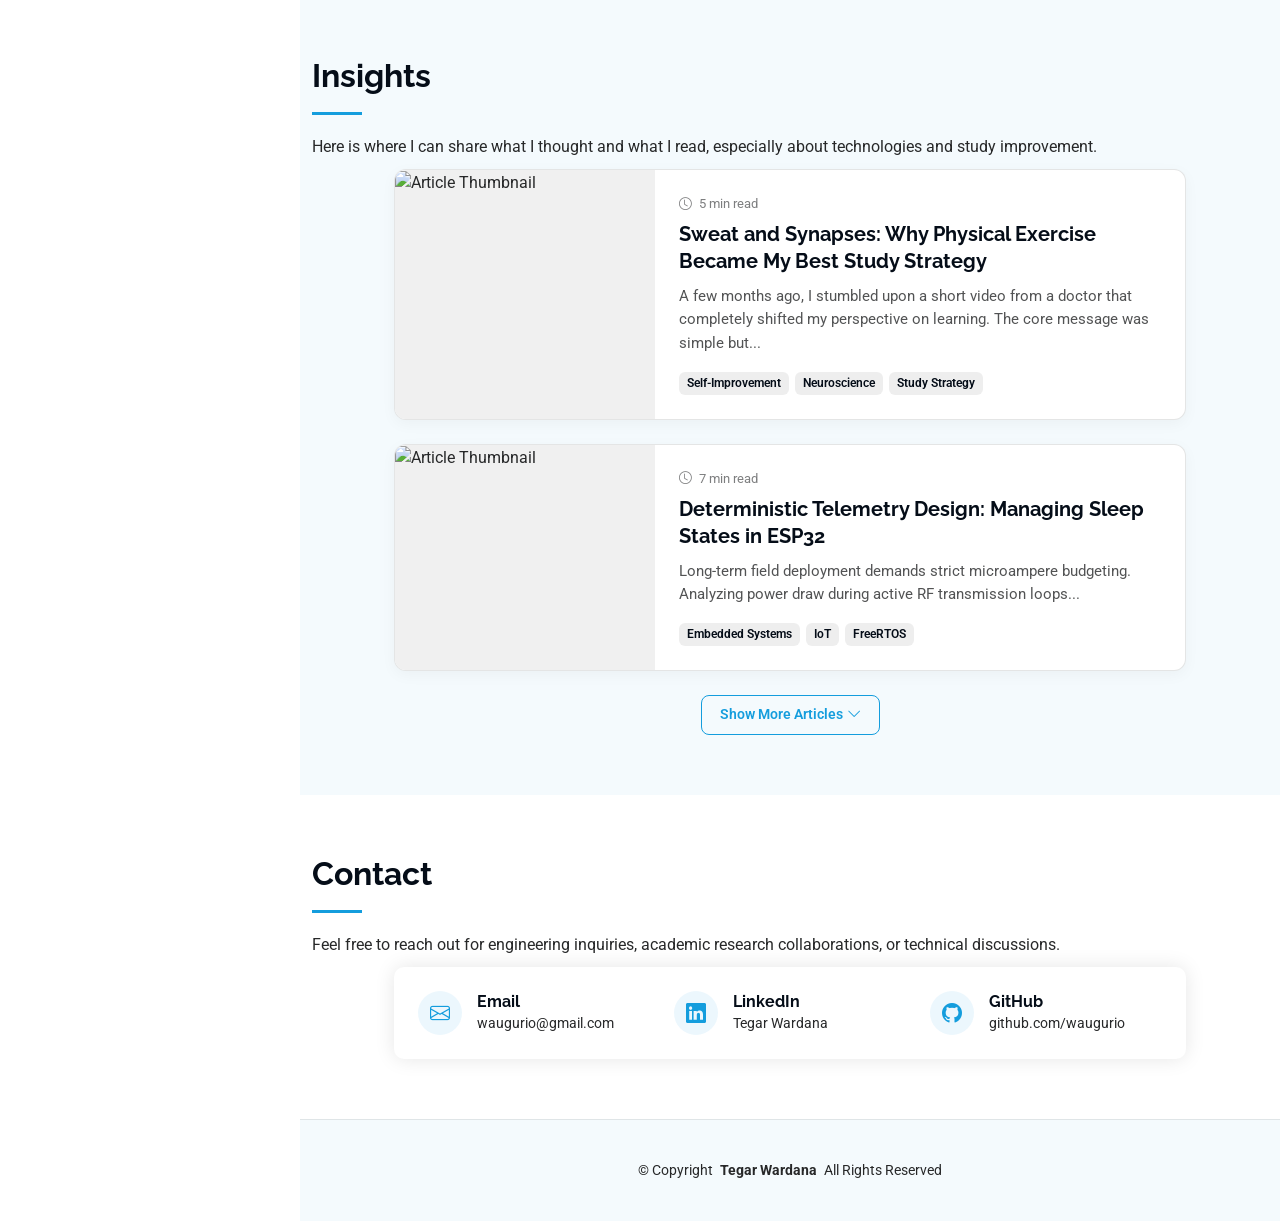
==== commit 08de68cd: "Update article thumbnail image source to a direct URL" ====
--- a/index.html
+++ b/index.html
@@ -590,7 +590,7 @@
             <a href="Sweat_and_Synapses.html" class="insight-card-link">
               <div class="insight-card">
                 <div class="insight-thumb">
-                  <img src="assets\img\Insight\Sweat_and_Synapses.jpg" alt="Article Thumbnail" class="img-fluid">
+                  <img src="https://i.pinimg.com/736x/b3/ac/a1/b3aca1acdb94be7c688269f89ee0ee9a.jpg" alt="Article Thumbnail" class="img-fluid">
                 </div>
                 <div class="insight-body">
                   <div class="insight-meta">
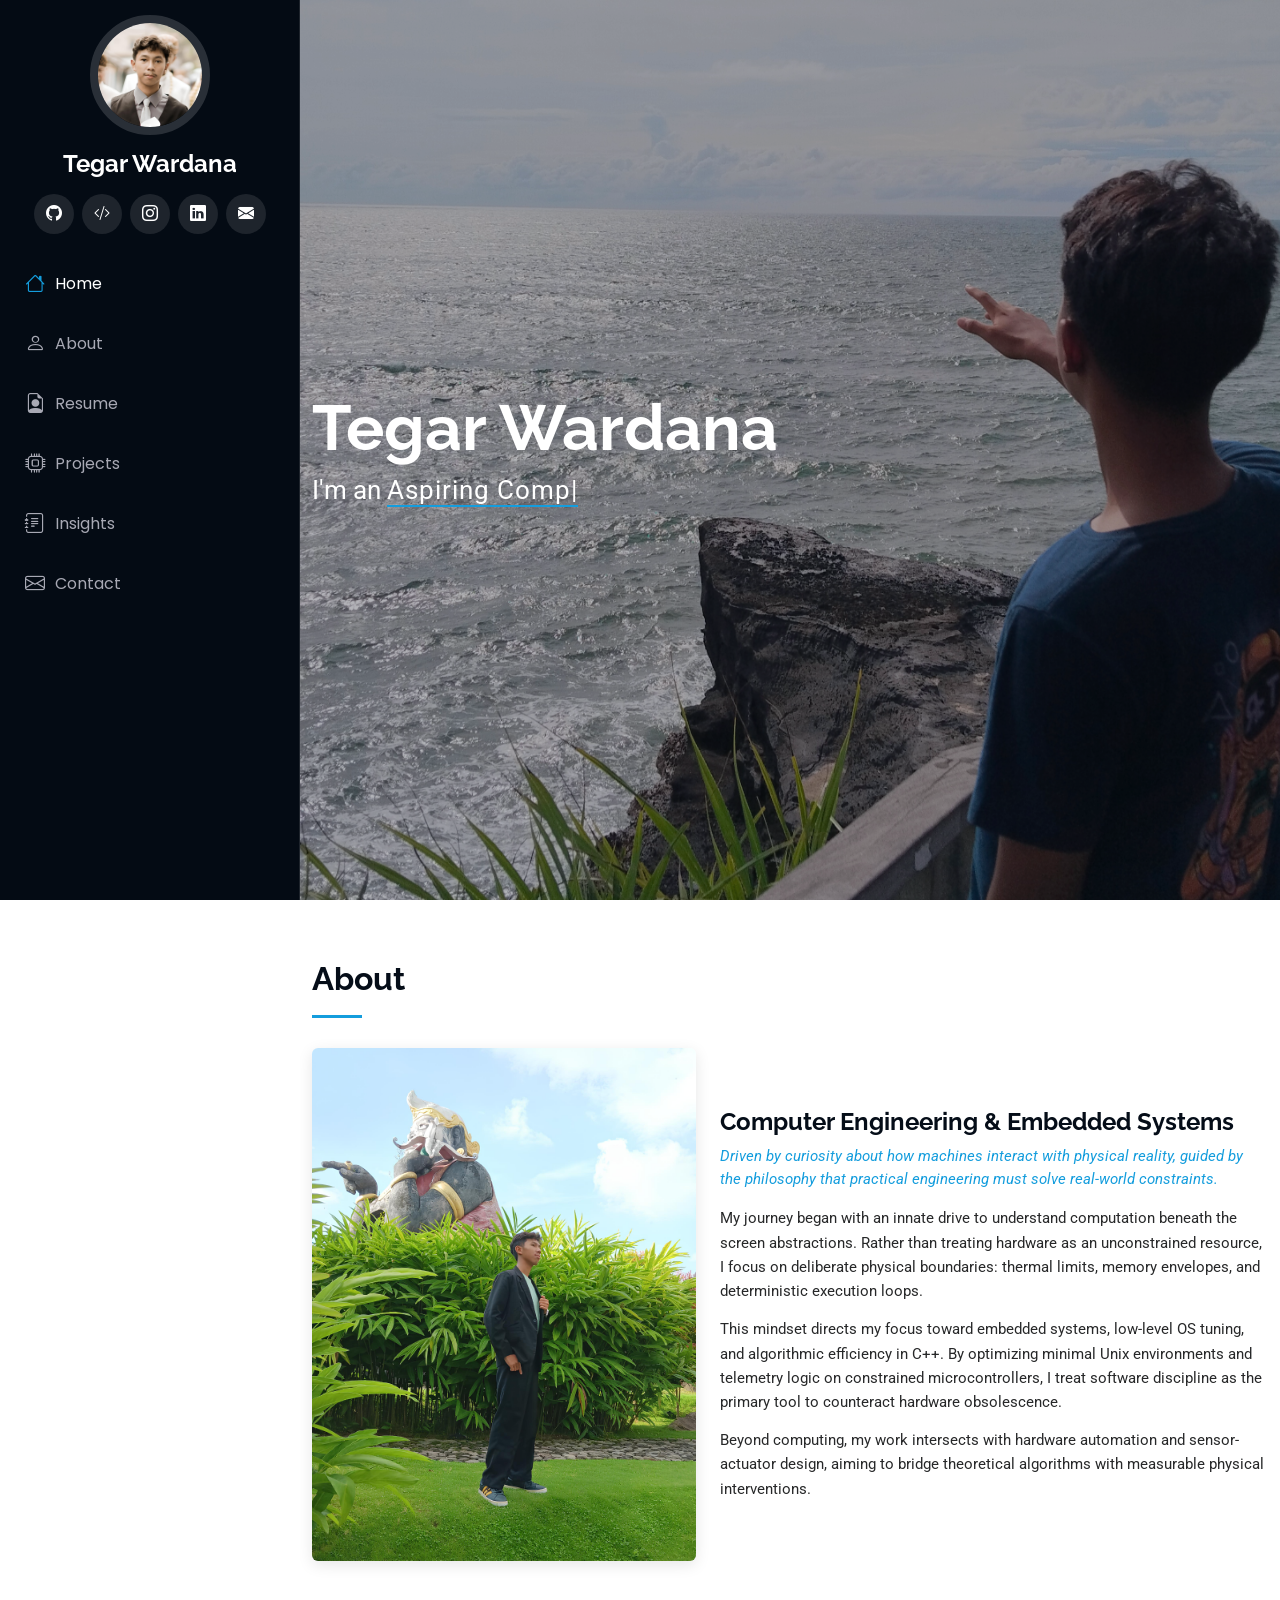
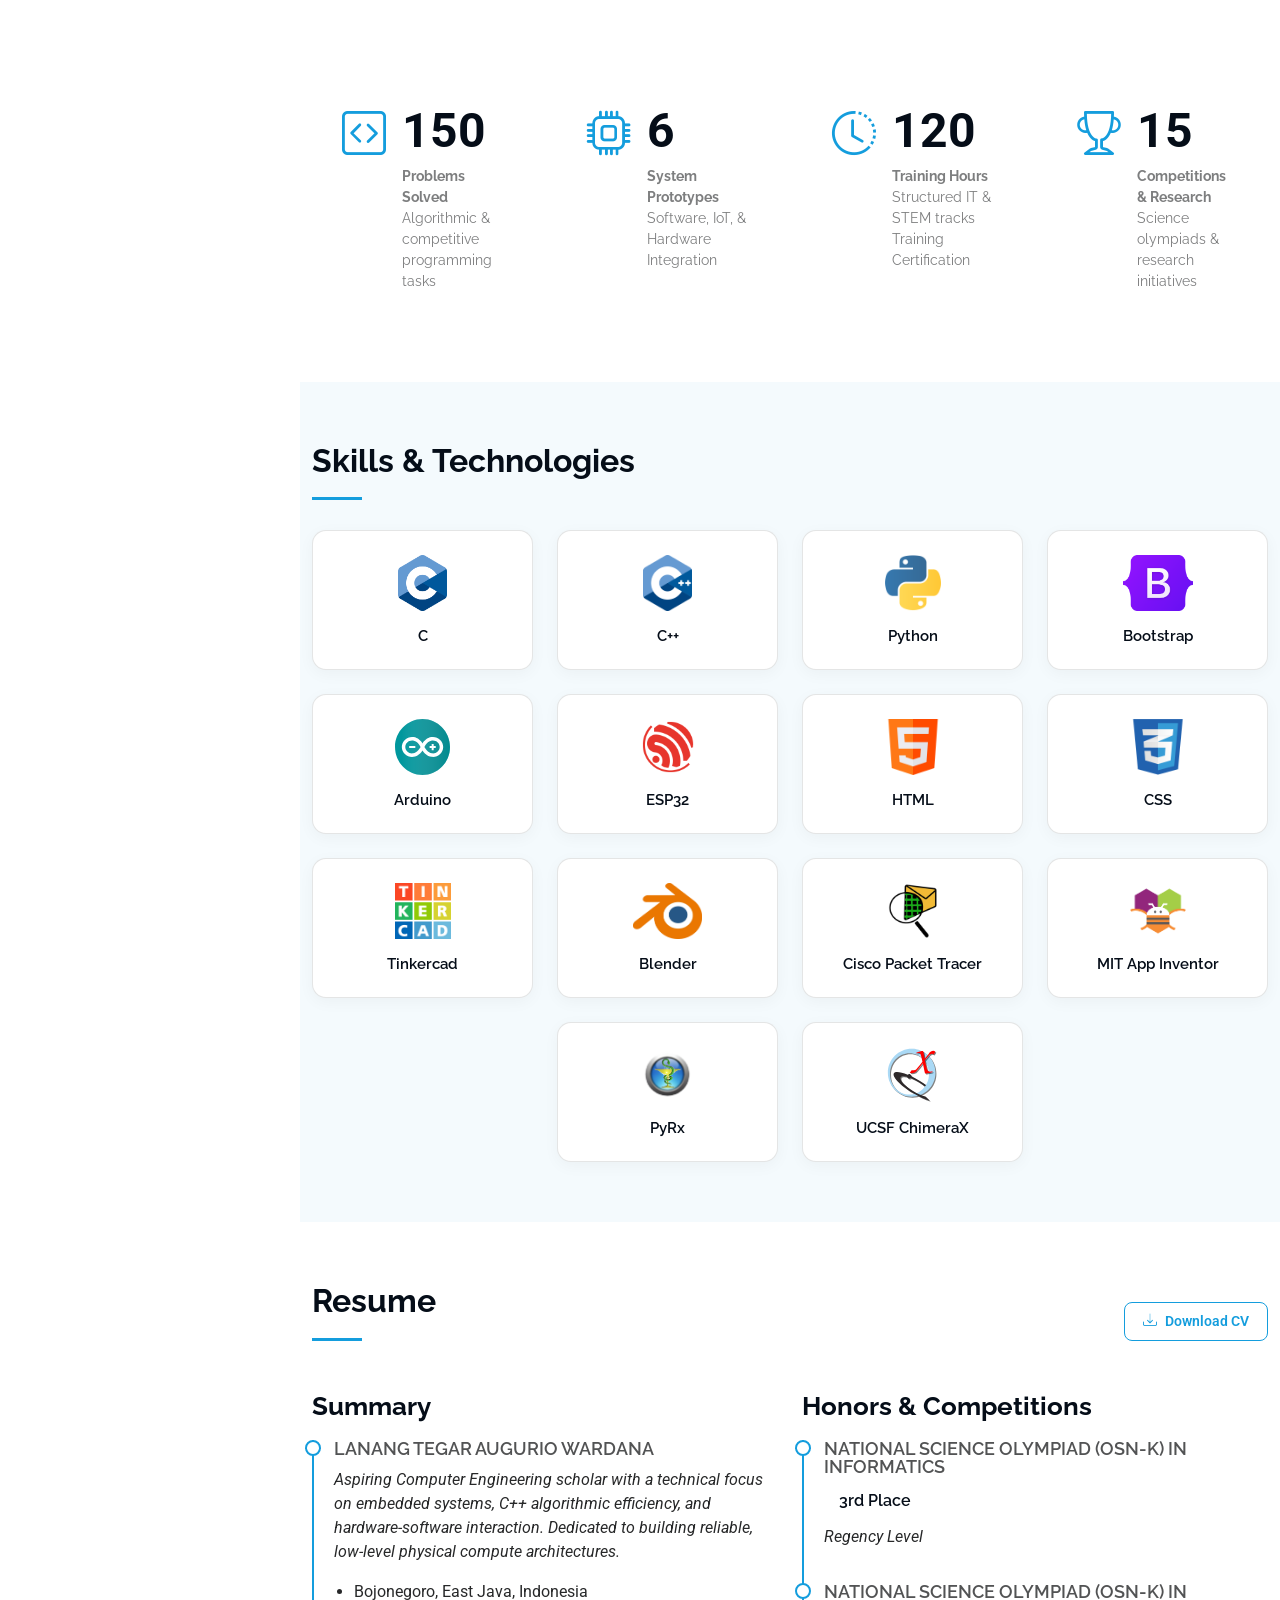
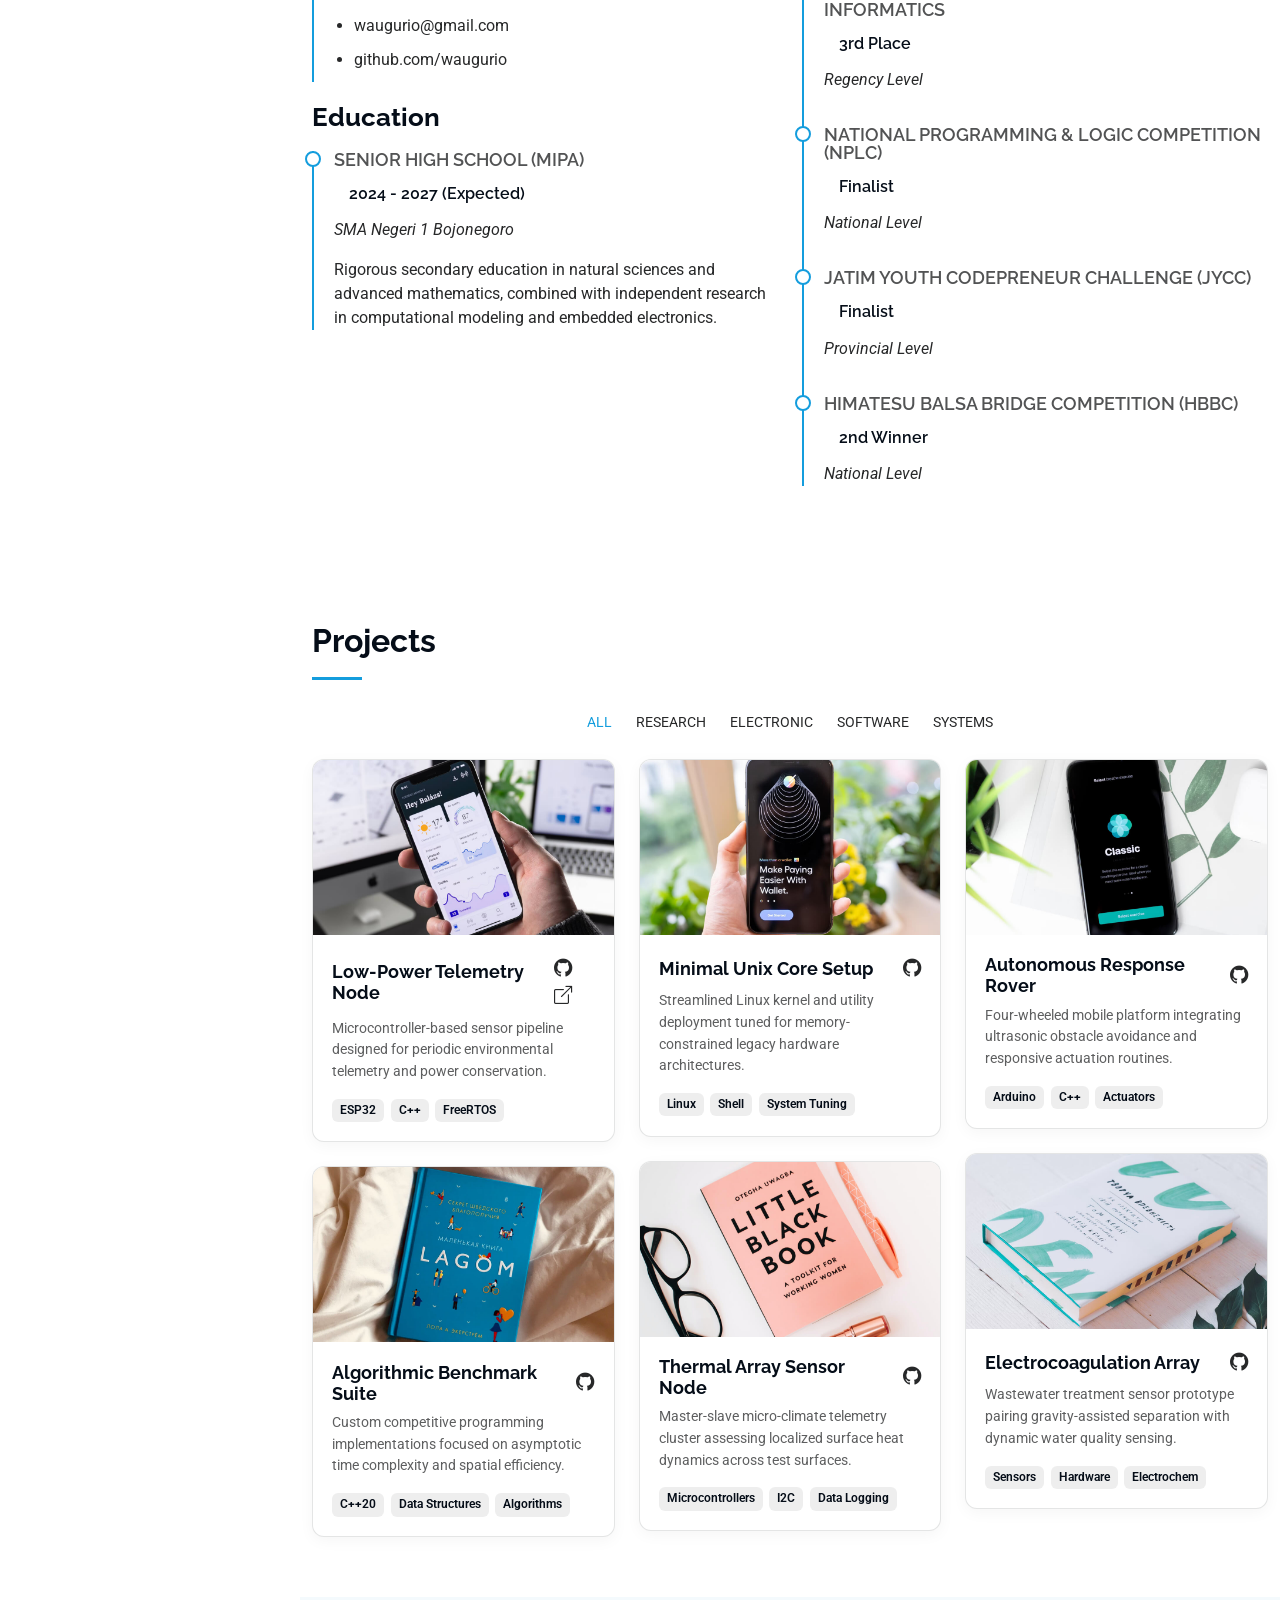
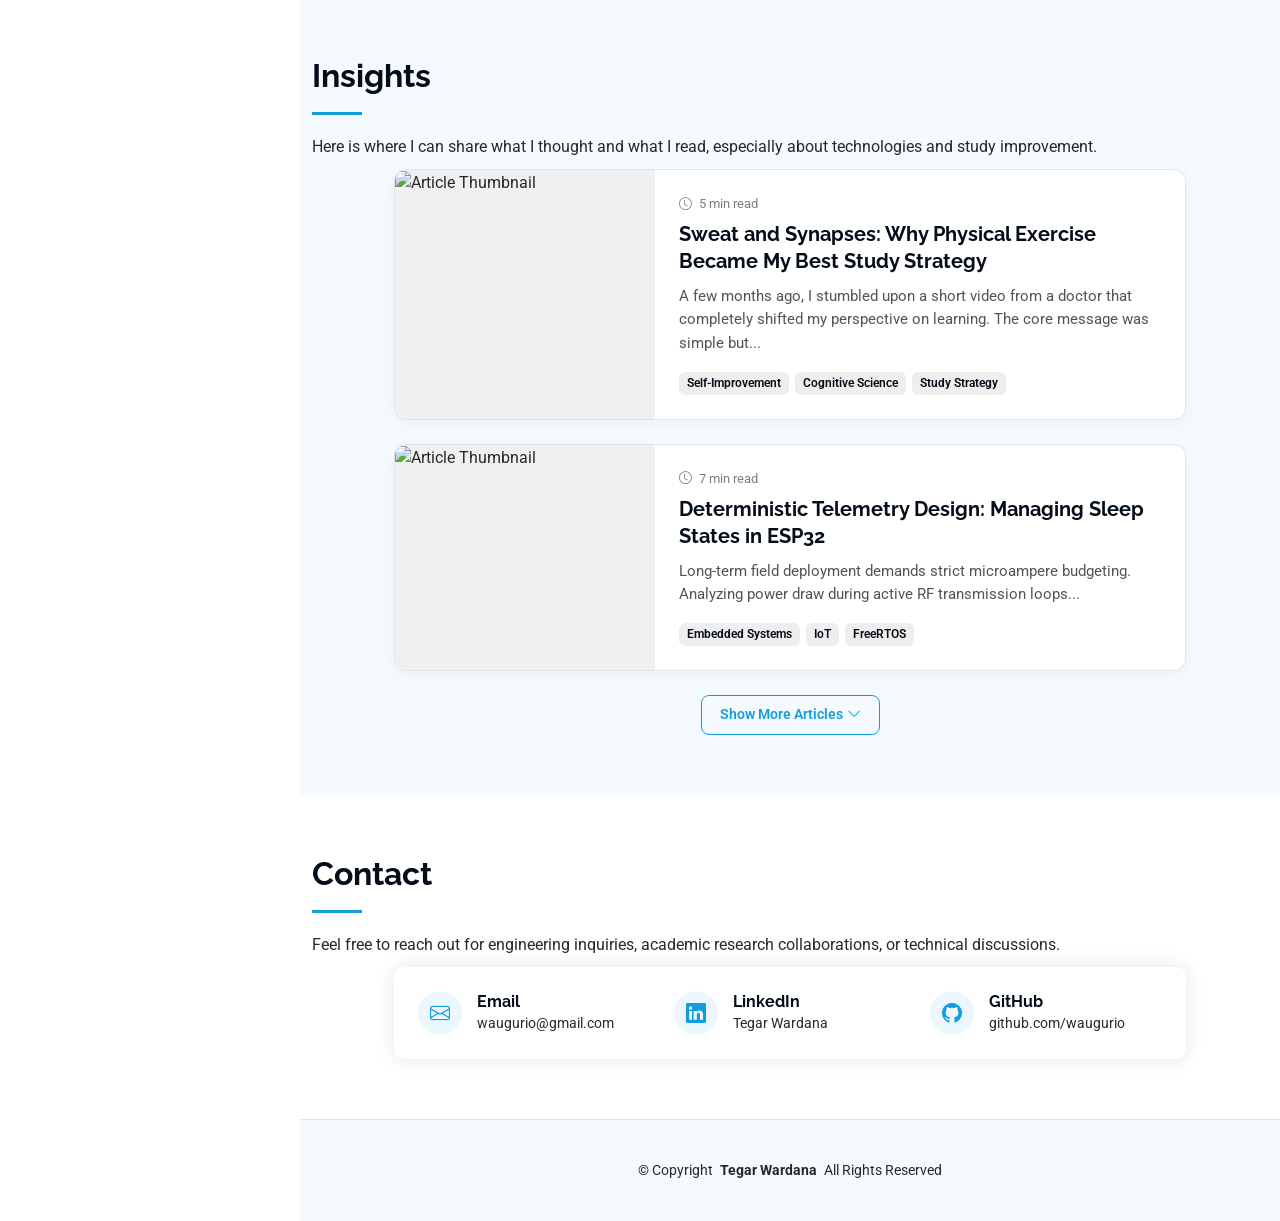
==== commit aca10d99: "Refactor portfolio content and structure: - Updated article titles and content in index.html for imp" ====
--- a/index.html
+++ b/index.html
@@ -602,7 +602,7 @@
                   </p>
                   <div class="insight-tags">
                     <span>Self-Improvement</span>
-                    <span>Neuroscience</span>
+                    <span>Cognitive Science</span>
                     <span>Study Strategy</span>
                   </div>
                 </div>
@@ -641,22 +641,23 @@
               
               <!-- Artikel 3 (Contoh) -->
               <div class="col-lg-10">
-                <a href="service-details.html" class="insight-card-link">
+                <a href="Frequencies_and_Symphonies.html" class="insight-card-link">
                   <div class="insight-card">
                     <div class="insight-thumb">
-                      <img src="assets/img/masonry-portfolio/masonry-portfolio-2.jpg" alt="Article Thumbnail" class="img-fluid">
+                      <img src="https://i.pinimg.com/736x/f8/df/aa/f8dfaa5f286882354e4d7c07a03679bc.jpg" alt="Article Thumbnail" class="img-fluid">
                     </div>
                     <div class="insight-body">
                       <div class="insight-meta">
                         <span class="reading-time"><i class="bi bi-clock"></i> 6 min read</span>
                       </div>
-                      <h3 class="insight-title">The Metabolic Overhead of Compute</h3>
+                      <h3 class="insight-title">Frequencies and Symphonies: My Search for the Ultimate Study Soundtrack </h3>
                       <p class="insight-preview">
-                        Biological constraints mirror hardware throttling. When peripheral systems are pushed beyond metabolic tolerance, cognitive throughput degrades...
+                        Studying late at night in a remarkably quiet house presents a unique psychological challenge. On one hand, the silence is pristine, offering... 
                       </p>
                       <div class="insight-tags">
-                        <span>Bioinformatics</span>
-                        <span>Optimization</span>
+                        <span>Study Strategy</span>
+                        <span>Productivity</span>
+                        <span>Neuroscience</span>
                       </div>
                     </div>
                   </div>
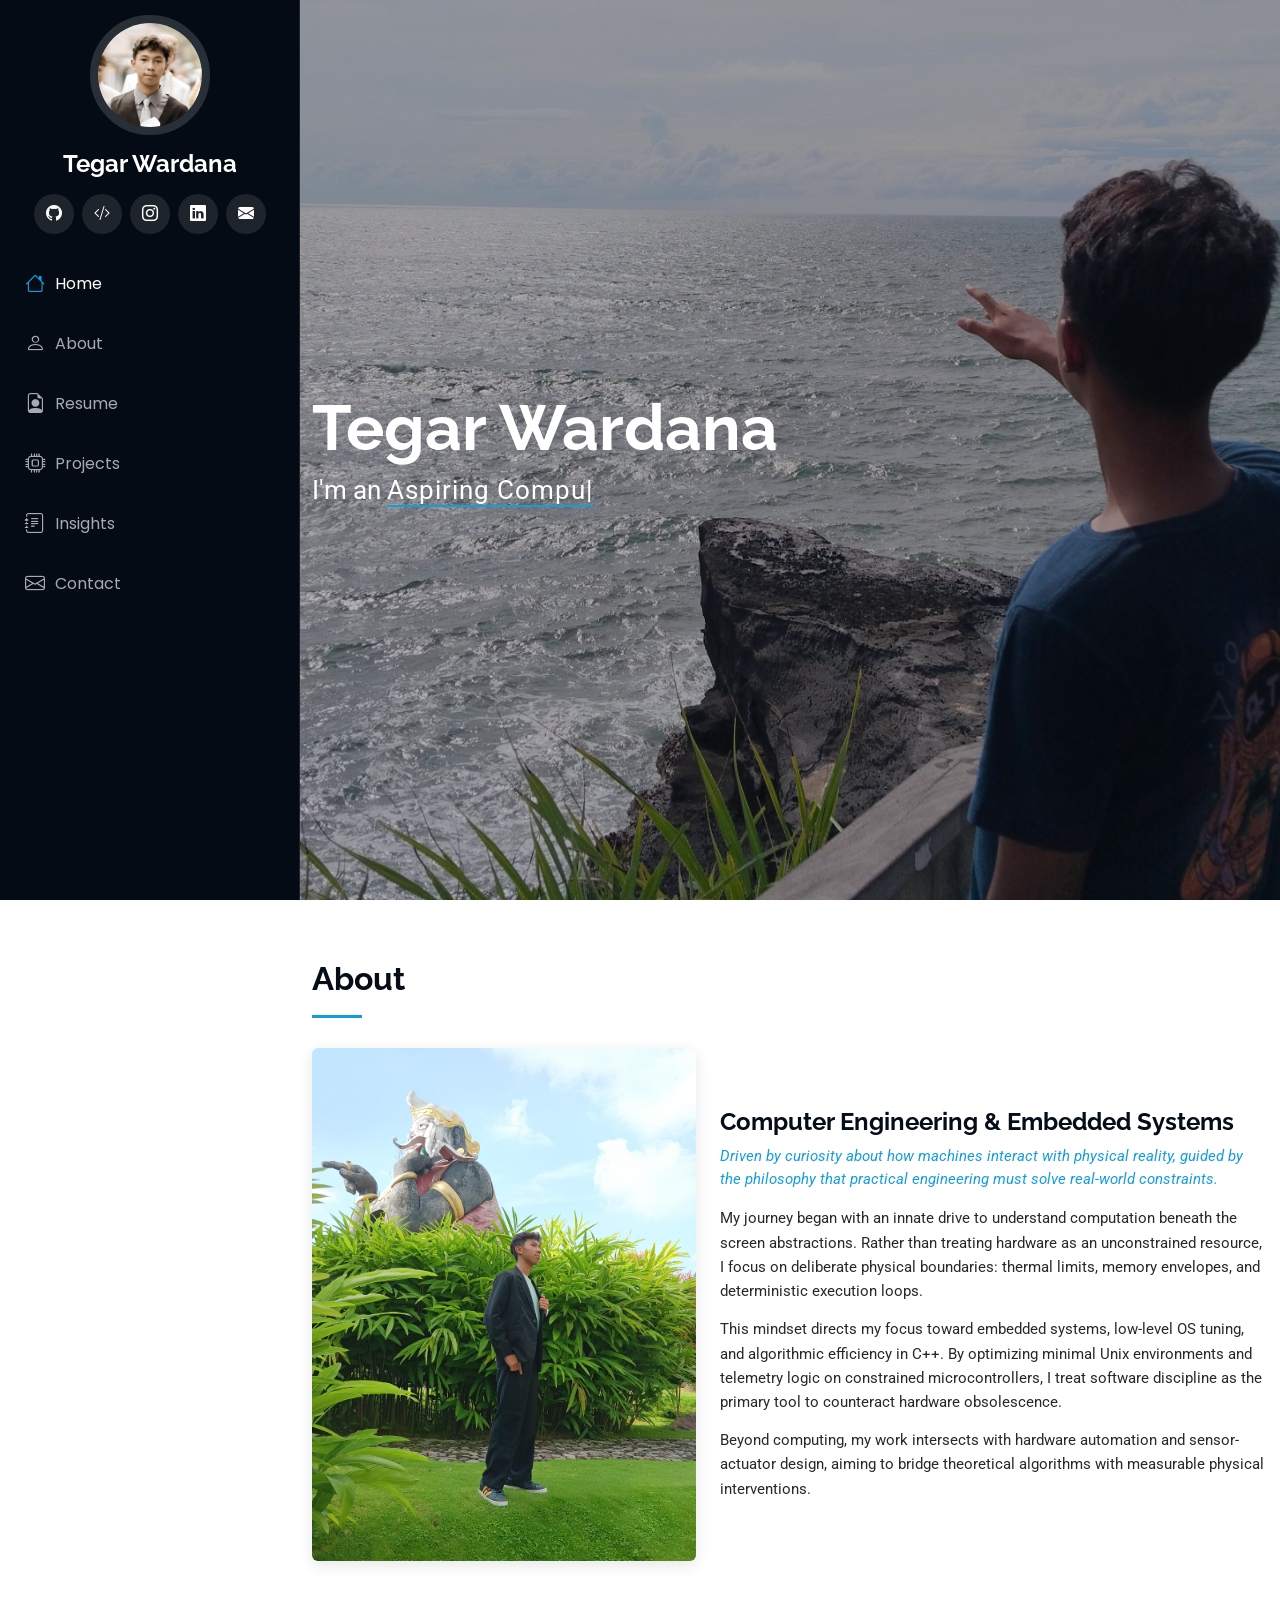
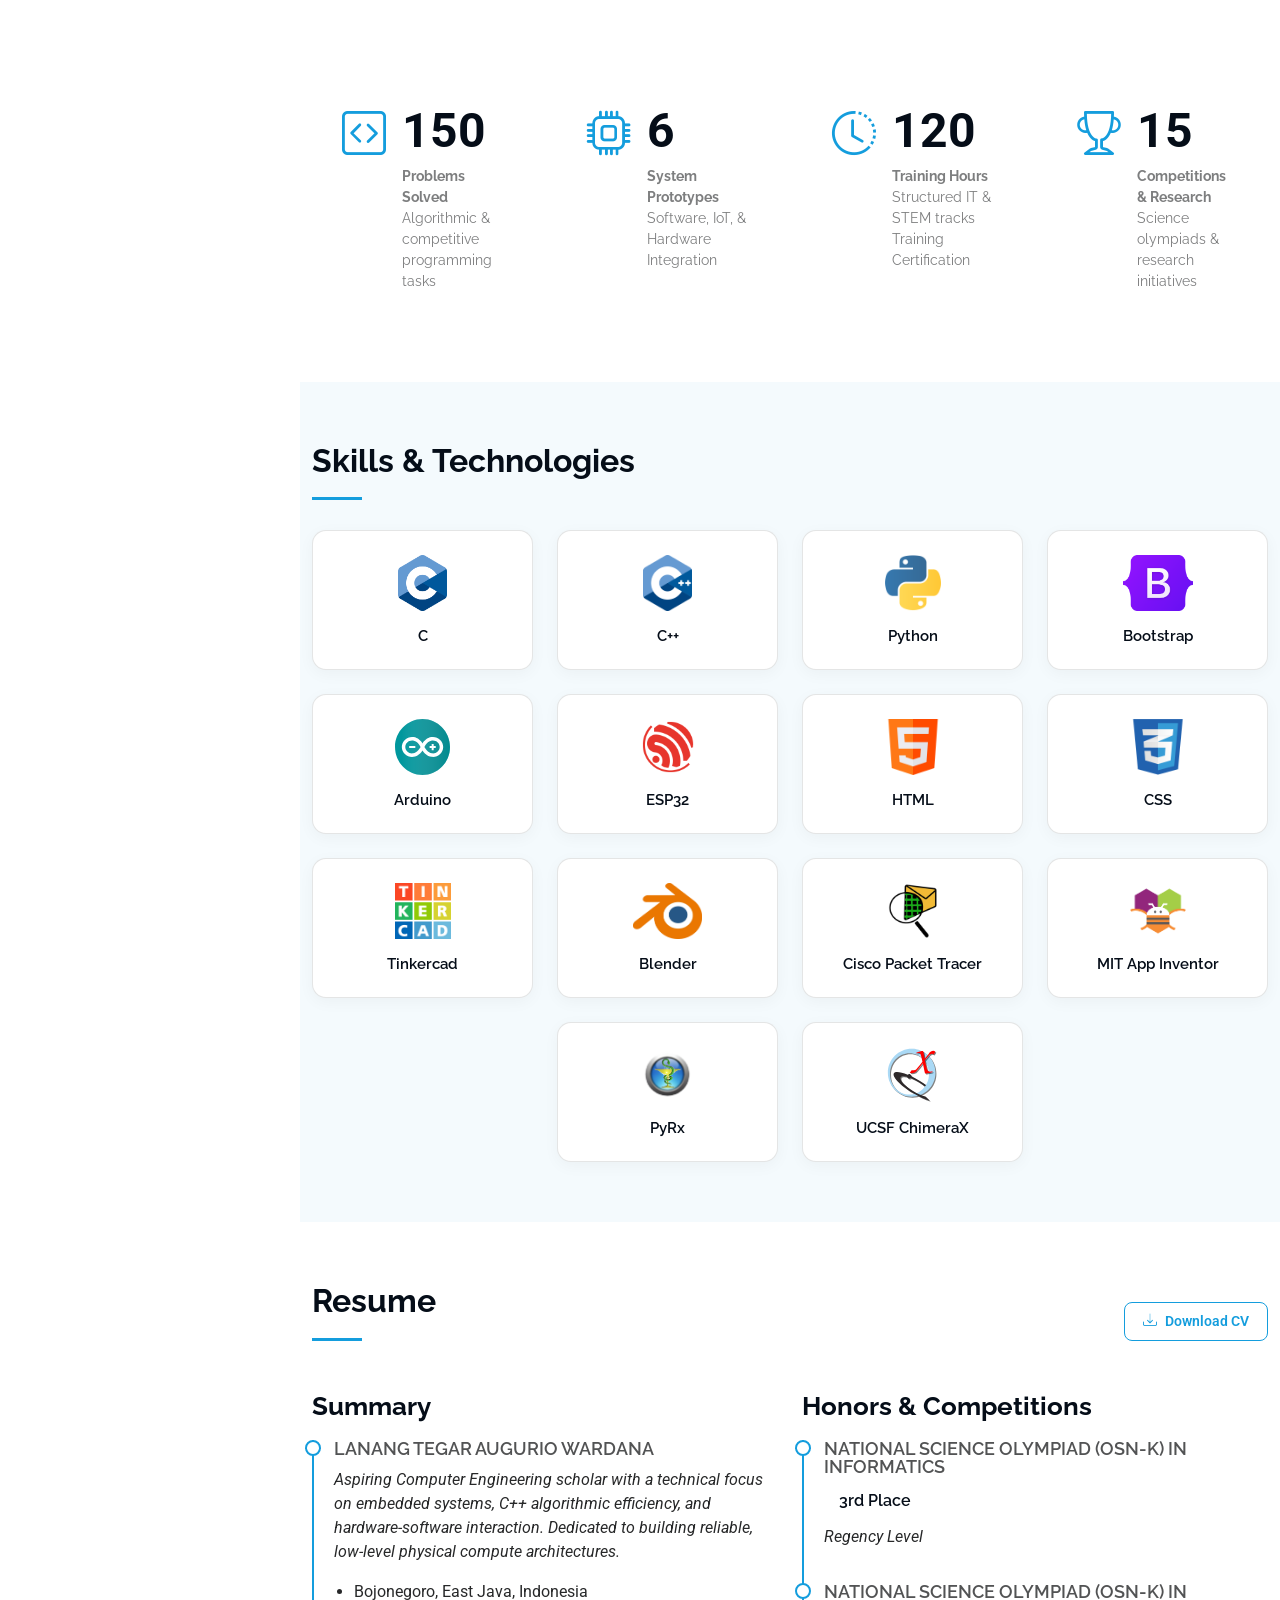
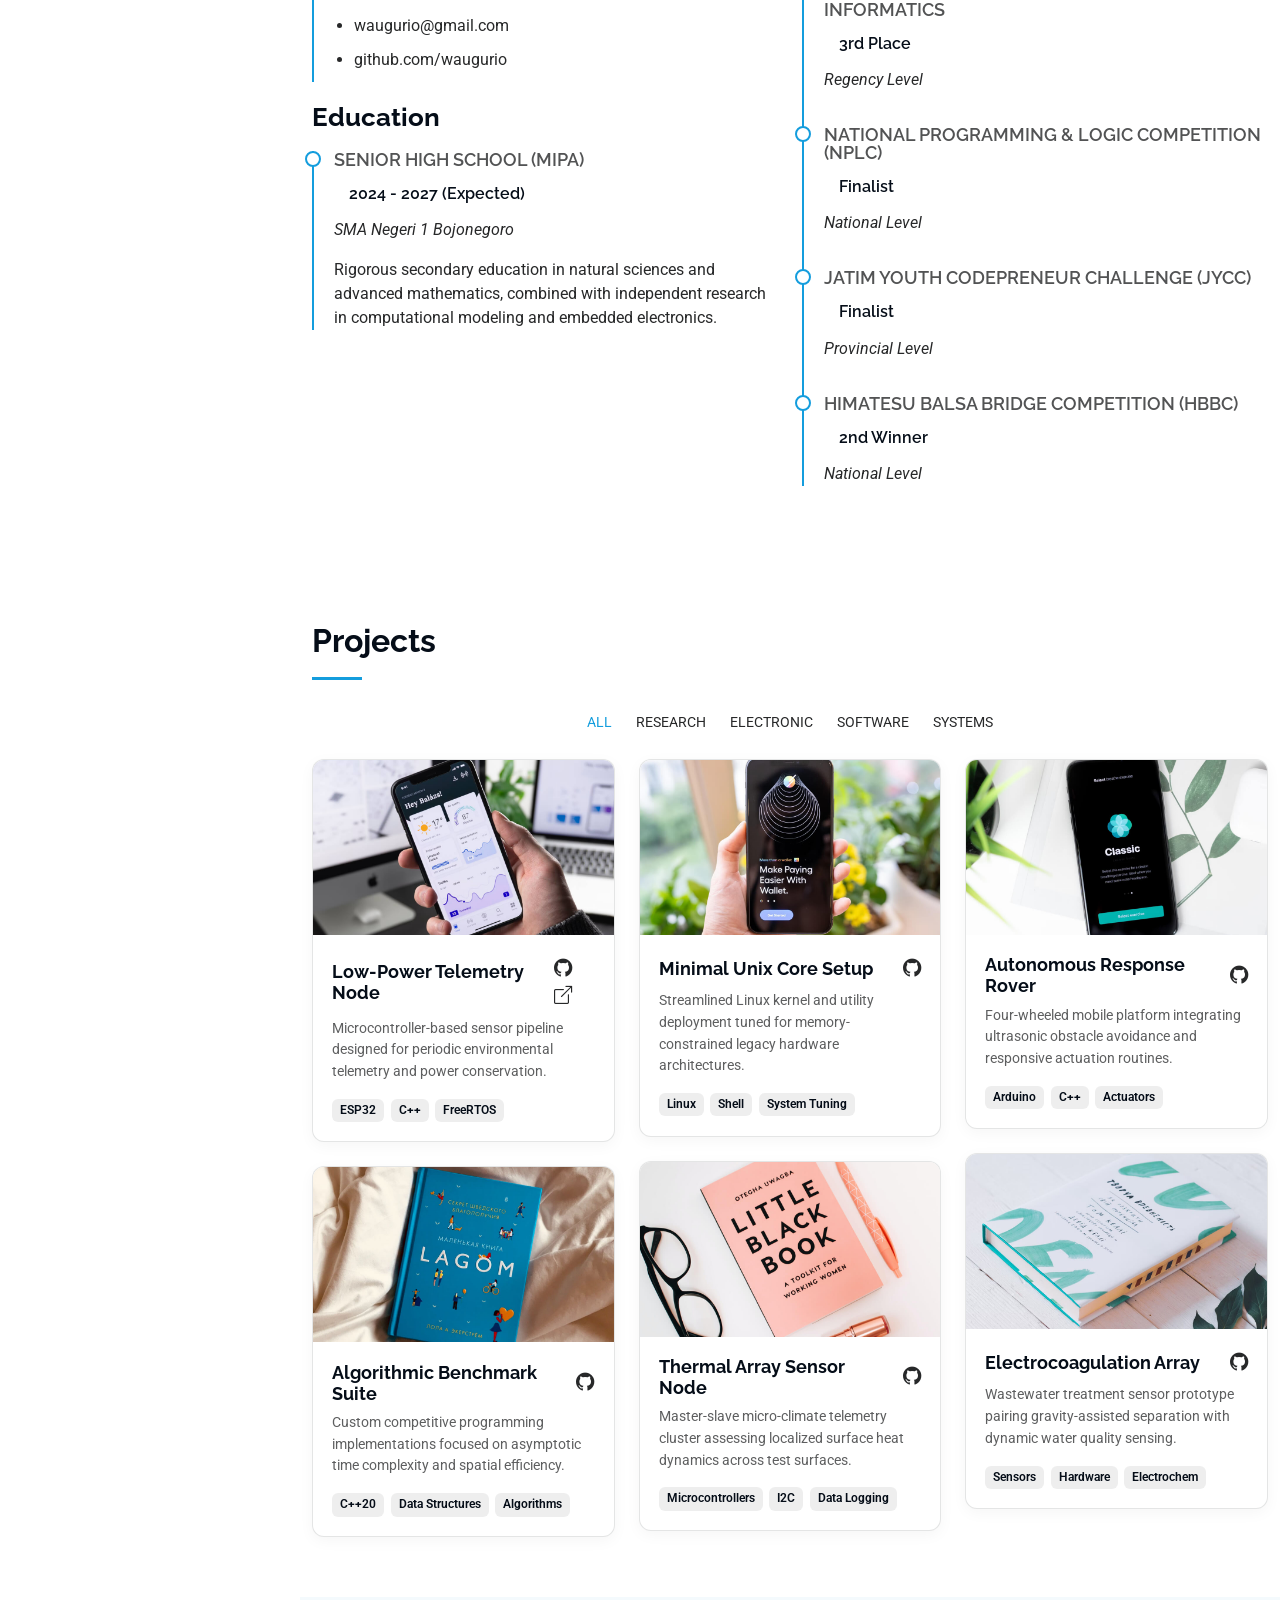
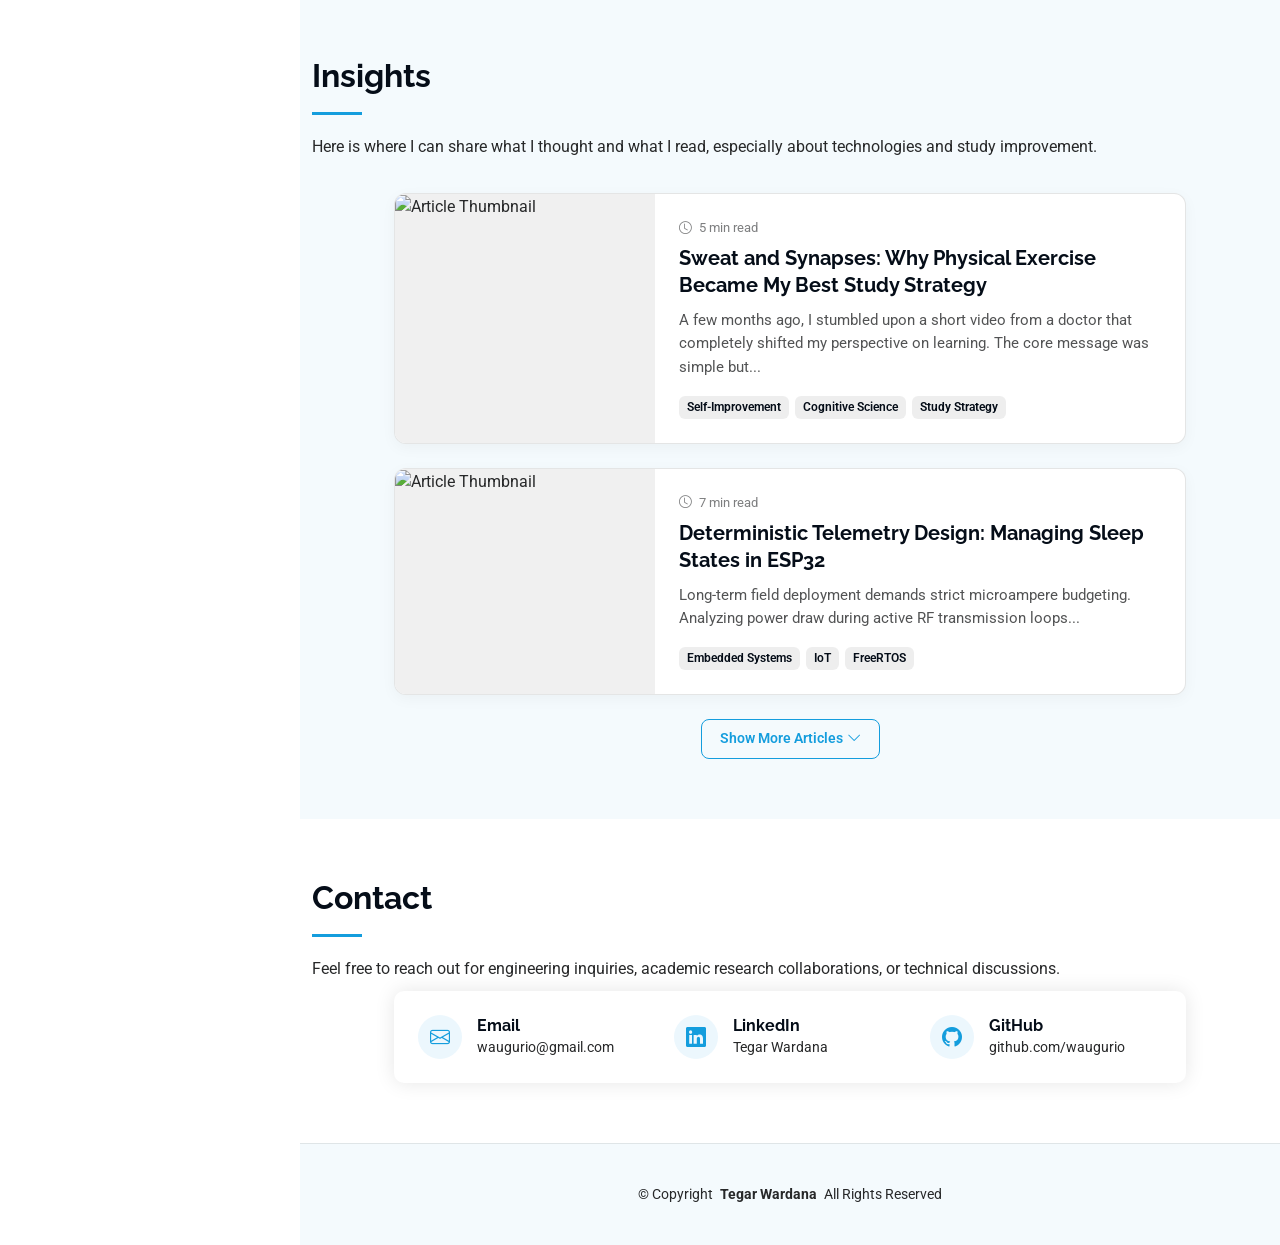
==== commit 730c1ff8: "Add margin-bottom class to insights section description" ====
--- a/index.html
+++ b/index.html
@@ -577,7 +577,7 @@
       <!-- Section Title -->
       <div class="container section-title" data-aos="fade-up">
         <h2>Insights</h2>
-        <p>Here is where I can share what I thought and what I read, especially about technologies and study improvement.</p>
+        <p class="mb-4">Here is where I can share what I thought and what I read, especially about technologies and study improvement.</p>
       </div><!-- End Section Title -->
 
       <div class="container" data-aos="fade-up" data-aos-delay="100">
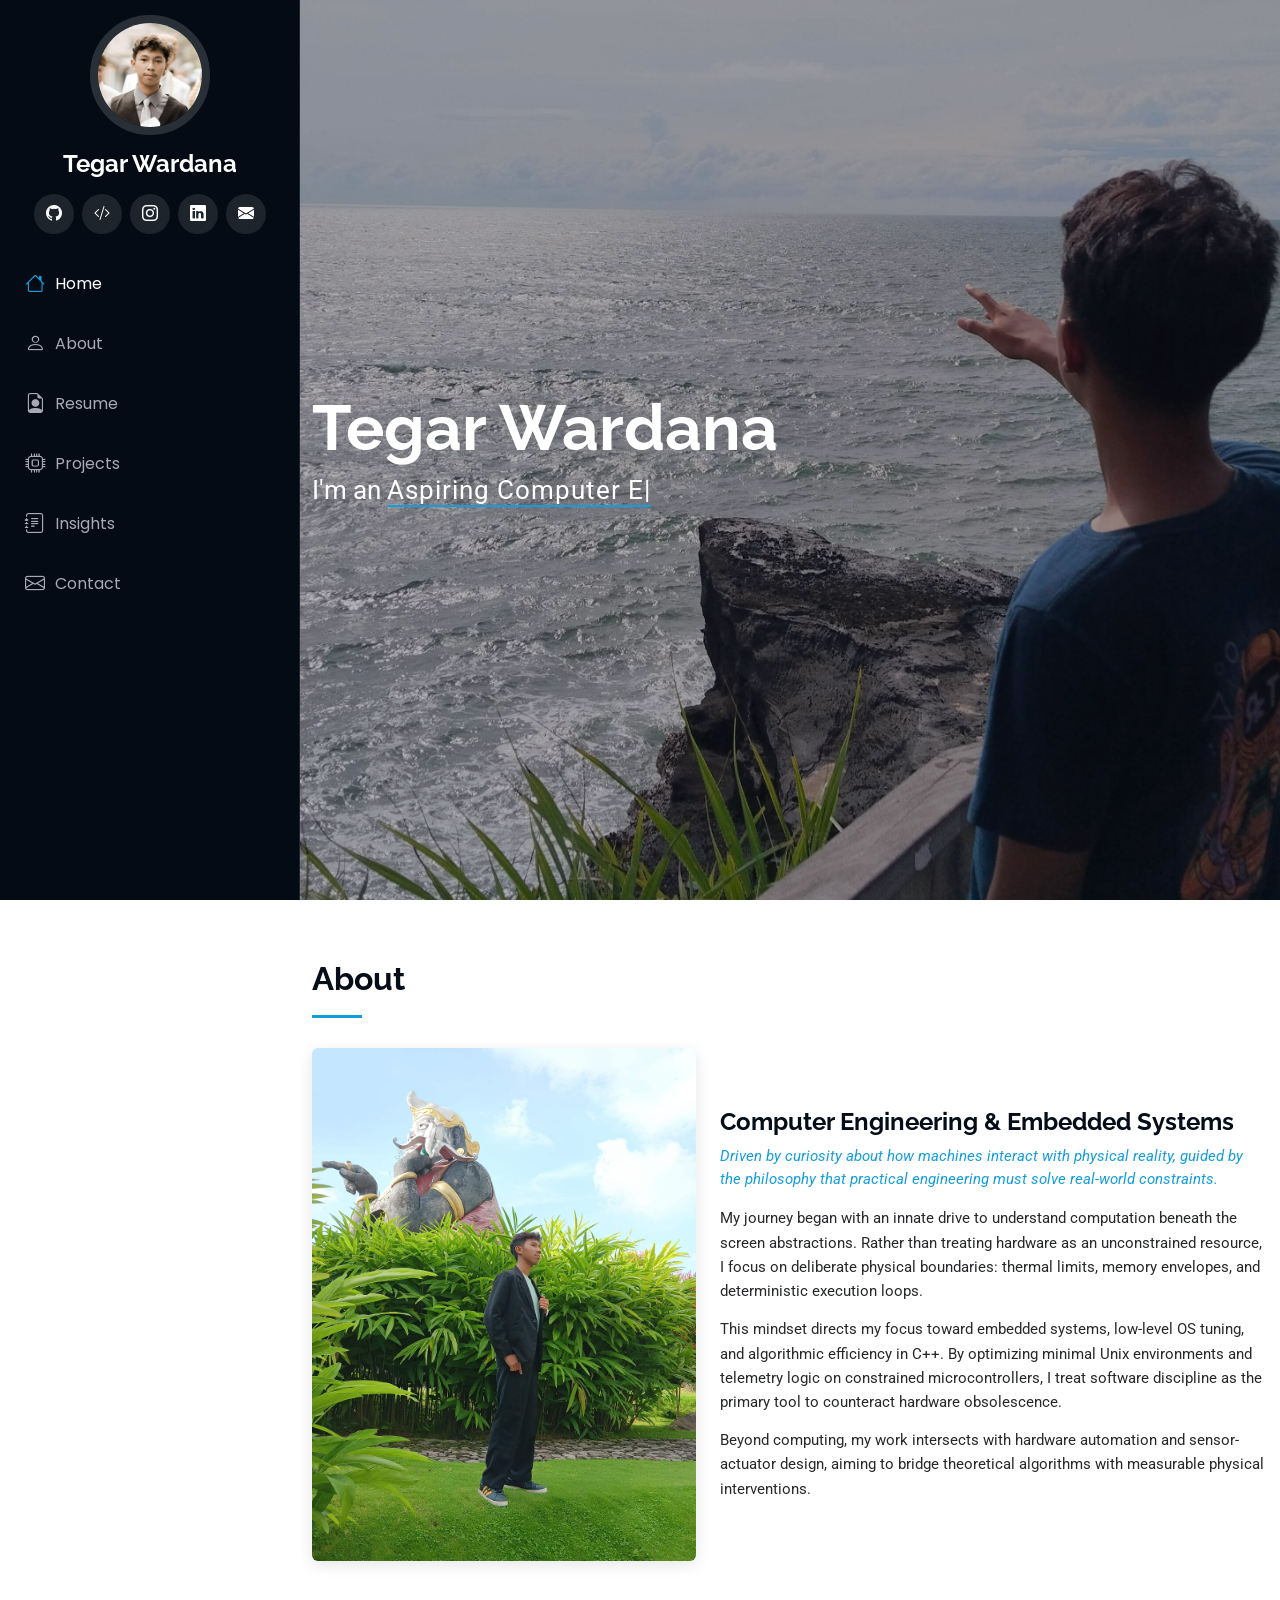
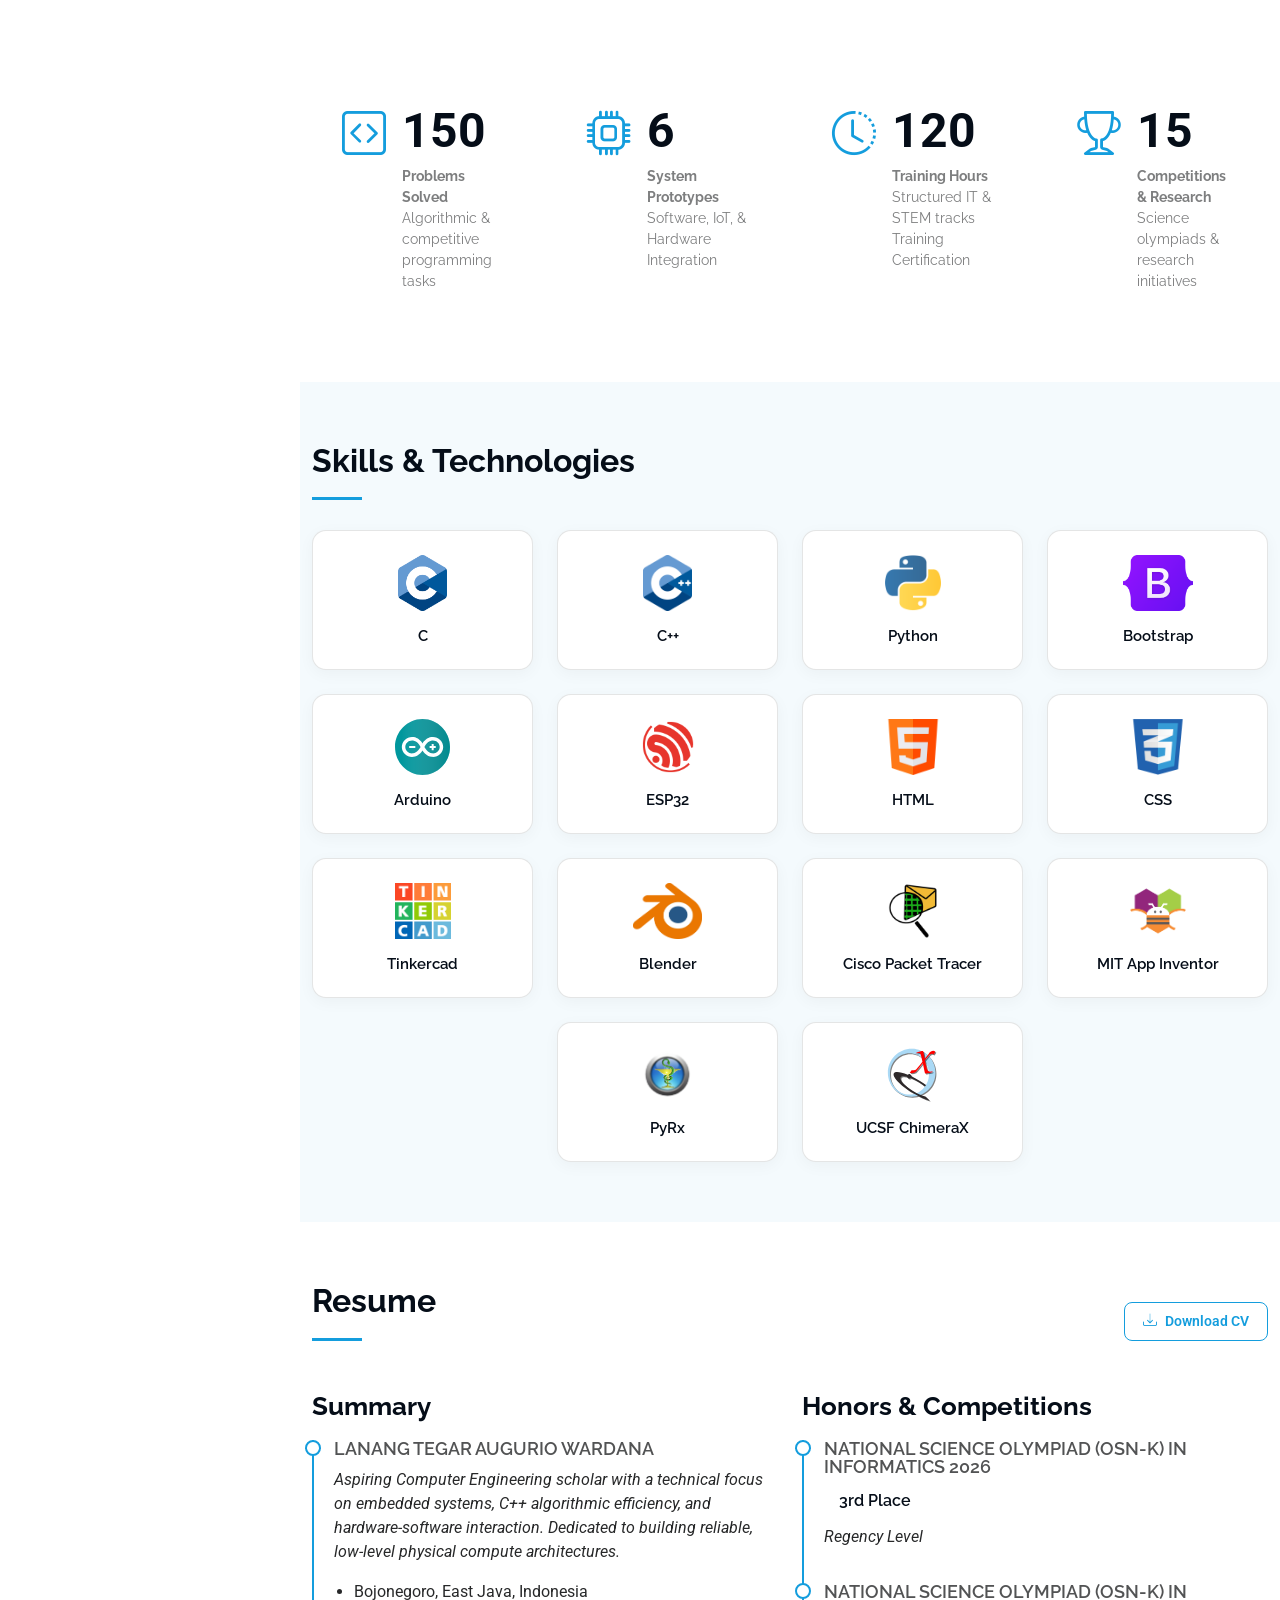
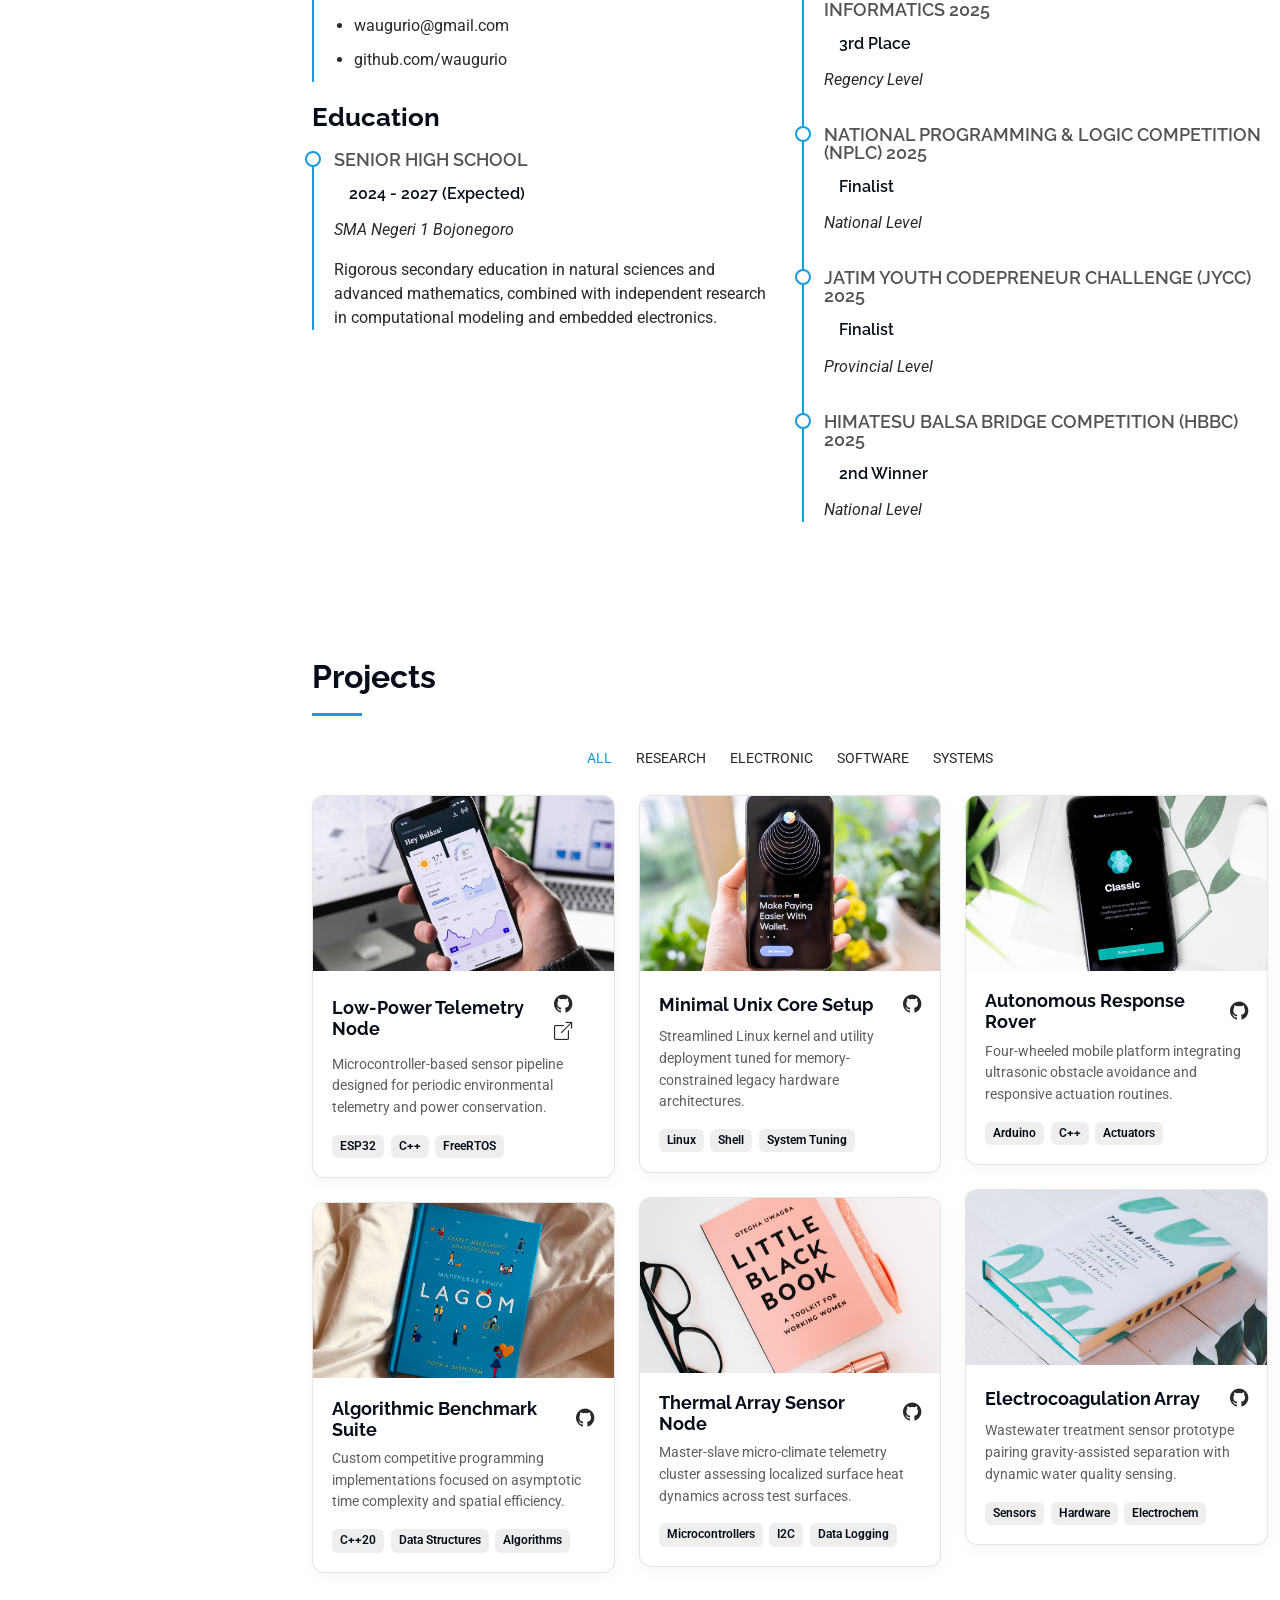
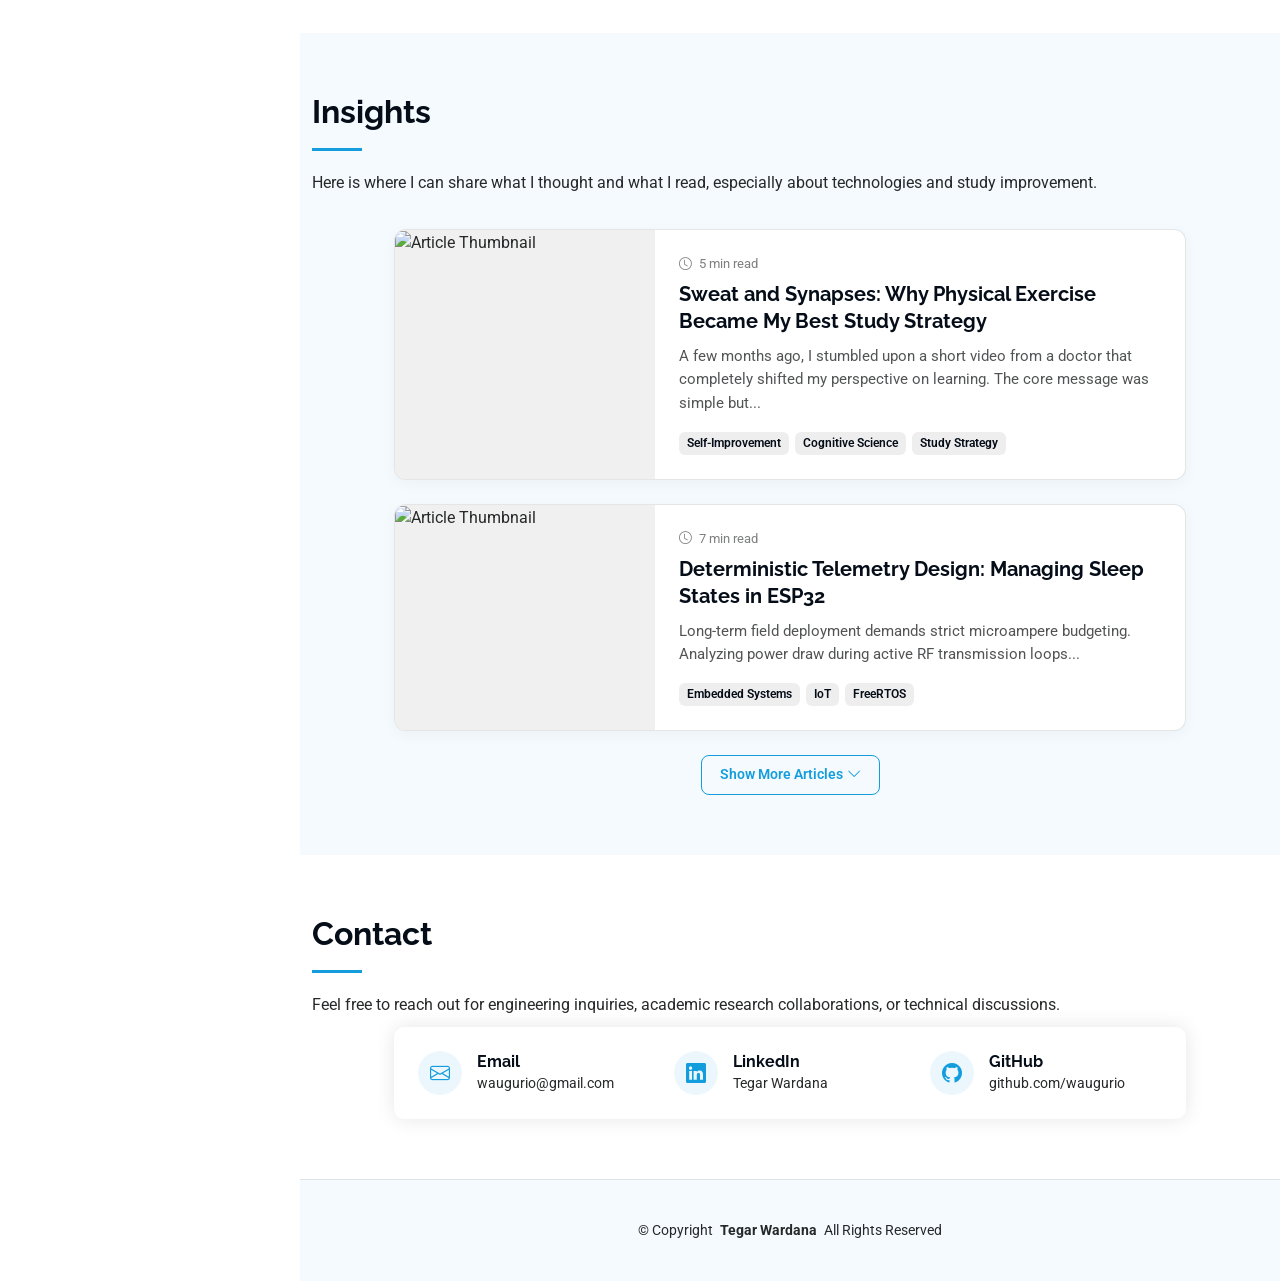
==== commit d936b38d: "Update reading time estimates and refine competition titles in resume" ====
--- a/index.html
+++ b/index.html
@@ -89,7 +89,7 @@
     <!-- Hero Section -->
     <section id="hero" class="hero section dark-background">
           <!-- Background Home -->
-      <img src="assets/img/background-hero.jpg" alt="" data-aos="fade-in" class="">
+      <img src="assets/img/background-hero.jpg" alt="" data-aos="fade-in" class="" fetchpriority="high" loading="eager">
 
       <div class="container" data-aos="fade-up" data-aos-delay="100">
         <h2>Tegar Wardana</h2>
@@ -349,7 +349,7 @@
 
             <h3 class="resume-title">Education</h3>
             <div class="resume-item">
-              <h4>Senior High School (MIPA)</h4>
+              <h4>Senior High School</h4>
               <h5>2024 - 2027 (Expected)</h5>
               <p><em>SMA Negeri 1 Bojonegoro</em></p>
               <p>Rigorous secondary education in natural sciences and advanced mathematics, combined with independent research in computational modeling and embedded electronics.</p>
@@ -362,31 +362,31 @@
             <h3 class="resume-title">Honors &amp; Competitions</h3>
 
             <div class="resume-item">
-              <h4>National Science Olympiad (OSN-K) in Informatics</h4>
+              <h4>National Science Olympiad (OSN-K) in Informatics 2026</h4>
               <h5>3rd Place</h5>
               <p><em>Regency Level</em></p>
            </div><!-- End Resume Item -->
 
             <div class="resume-item">
-              <h4>National Science Olympiad (OSN-K) in Informatics</h4>
+              <h4>National Science Olympiad (OSN-K) in Informatics 2025</h4>
               <h5>3rd Place</h5>
               <p><em>Regency Level</em></p>
             </div><!-- End Resume Item -->
 
             <div class="resume-item">
-              <h4>National Programming &amp; Logic Competition (NPLC)</h4>
+              <h4>National Programming &amp; Logic Competition (NPLC) 2025</h4>
               <h5>Finalist</h5>
               <p><em>National Level</em></p>
             </div><!-- End Resume Item -->
 
             <div class="resume-item">
-              <h4>Jatim Youth Codepreneur Challenge (JYCC)</h4>
+              <h4>Jatim Youth Codepreneur Challenge (JYCC) 2025</h4>
               <h5>Finalist</h5>
               <p><em>Provincial Level</em></p>
             </div><!-- End Resume Item -->
 
             <div class="resume-item">
-              <h4>Himatesu Balsa Bridge Competition (HBBC)</h4>
+              <h4>Himatesu Balsa Bridge Competition (HBBC) 2025</h4>
               <h5>2nd Winner</h5>
               <p><em>National Level</em></p>
             </div><!-- End Resume Item -->
@@ -648,7 +648,7 @@
                     </div>
                     <div class="insight-body">
                       <div class="insight-meta">
-                        <span class="reading-time"><i class="bi bi-clock"></i> 6 min read</span>
+                        <span class="reading-time"><i class="bi bi-clock"></i> 7 min read</span>
                       </div>
                       <h3 class="insight-title">Frequencies and Symphonies: My Search for the Ultimate Study Soundtrack </h3>
                       <p class="insight-preview">
